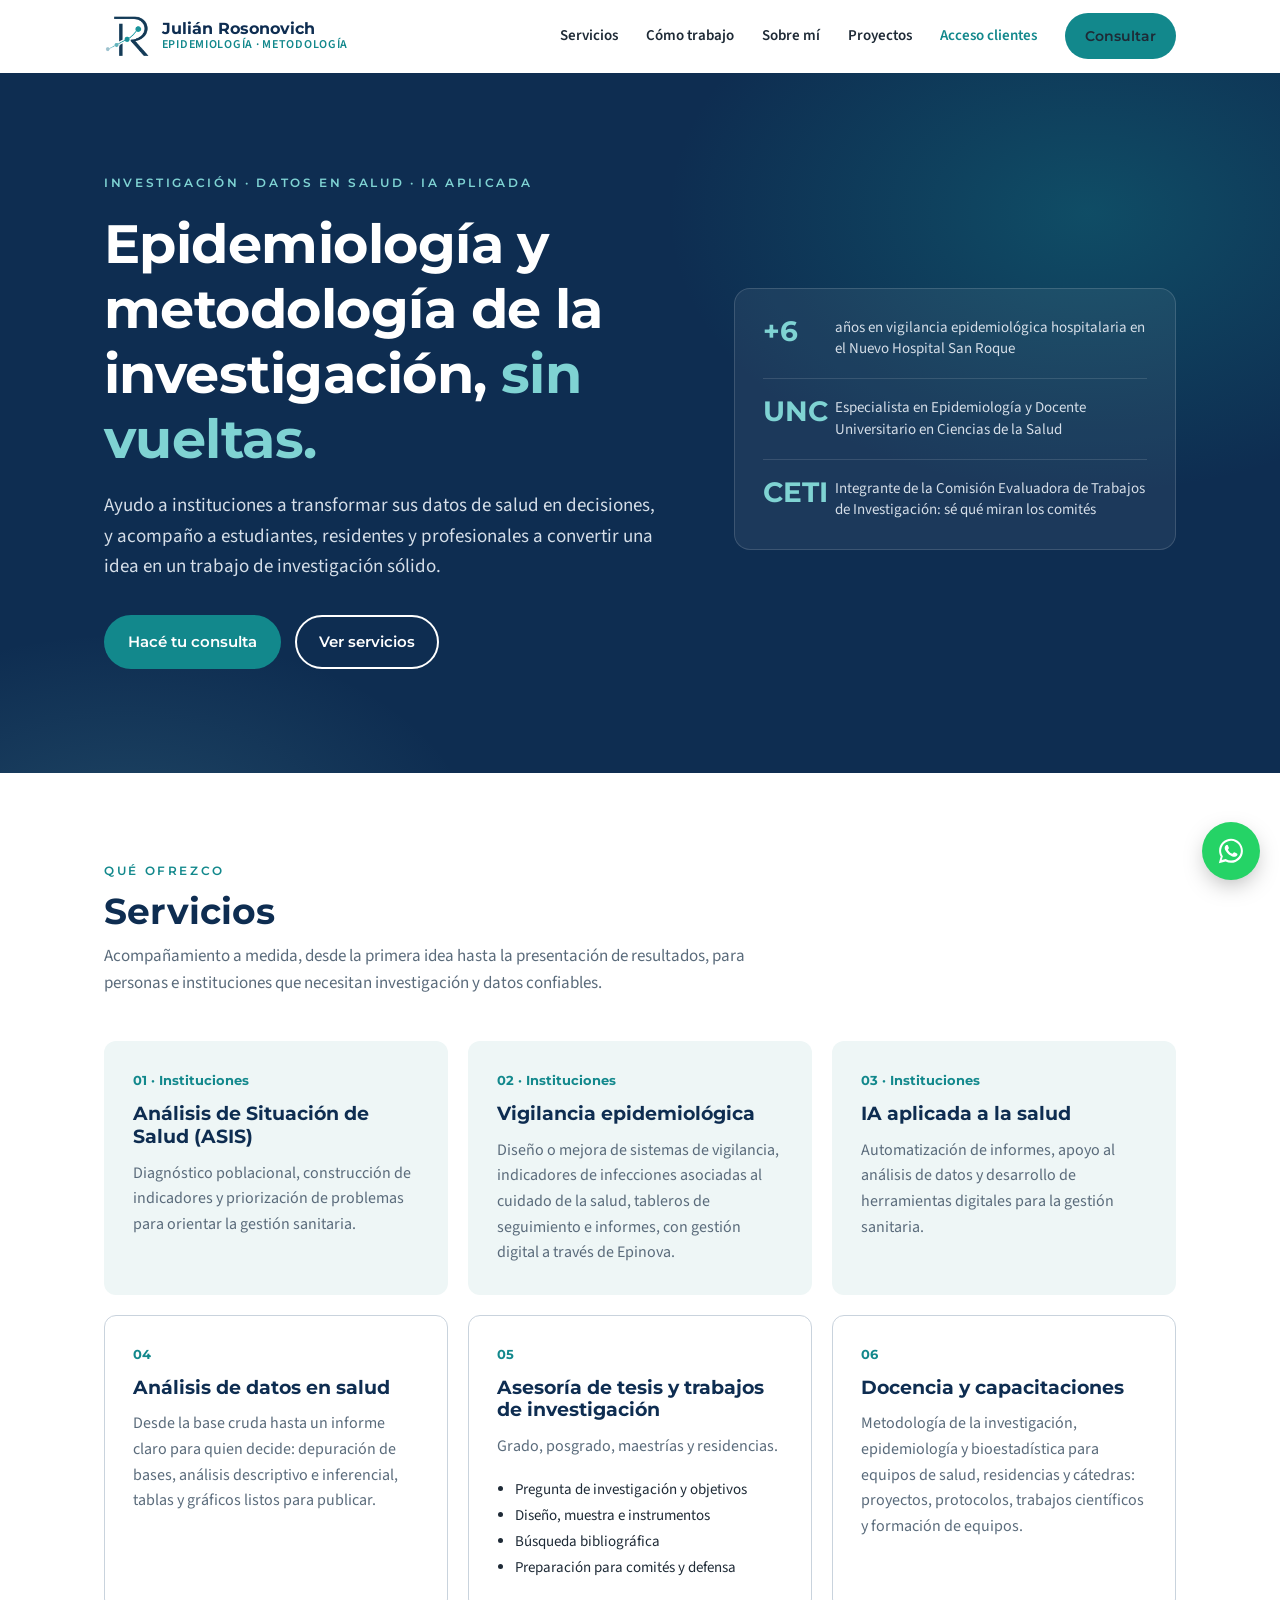
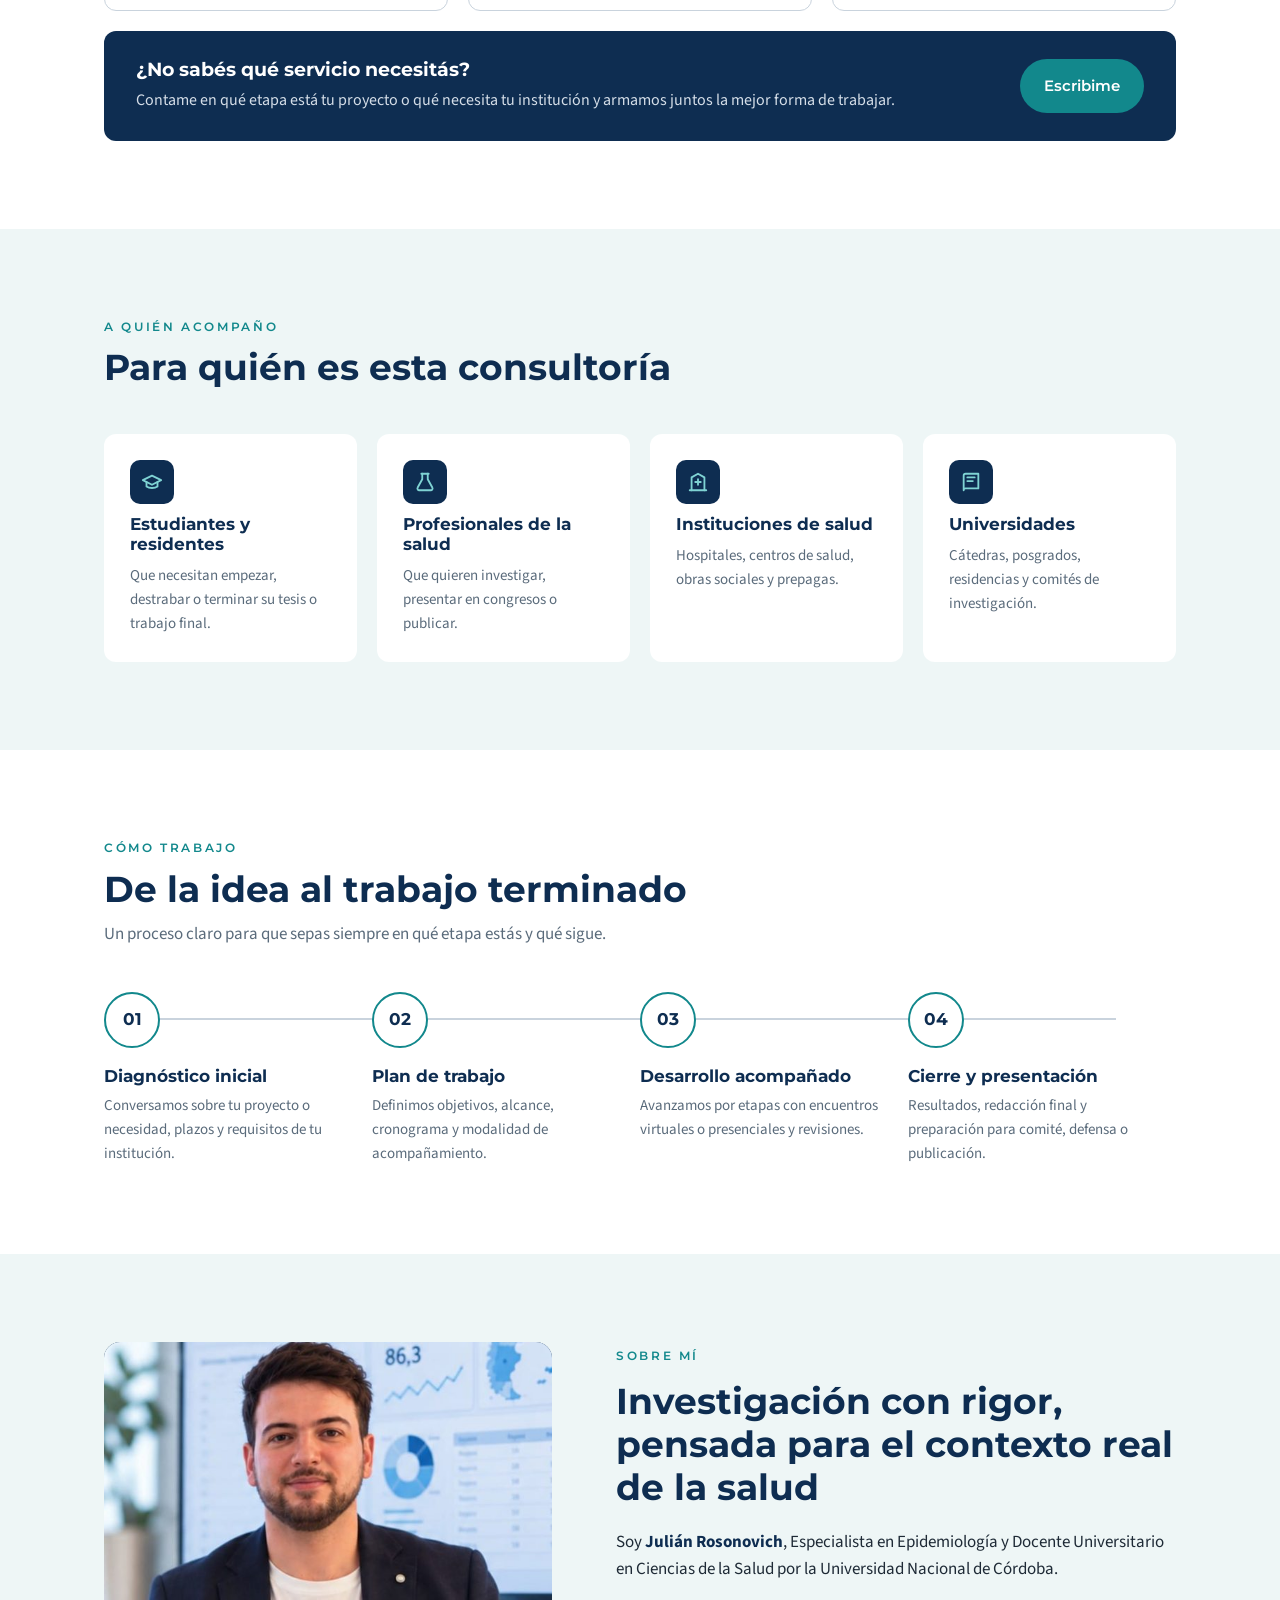
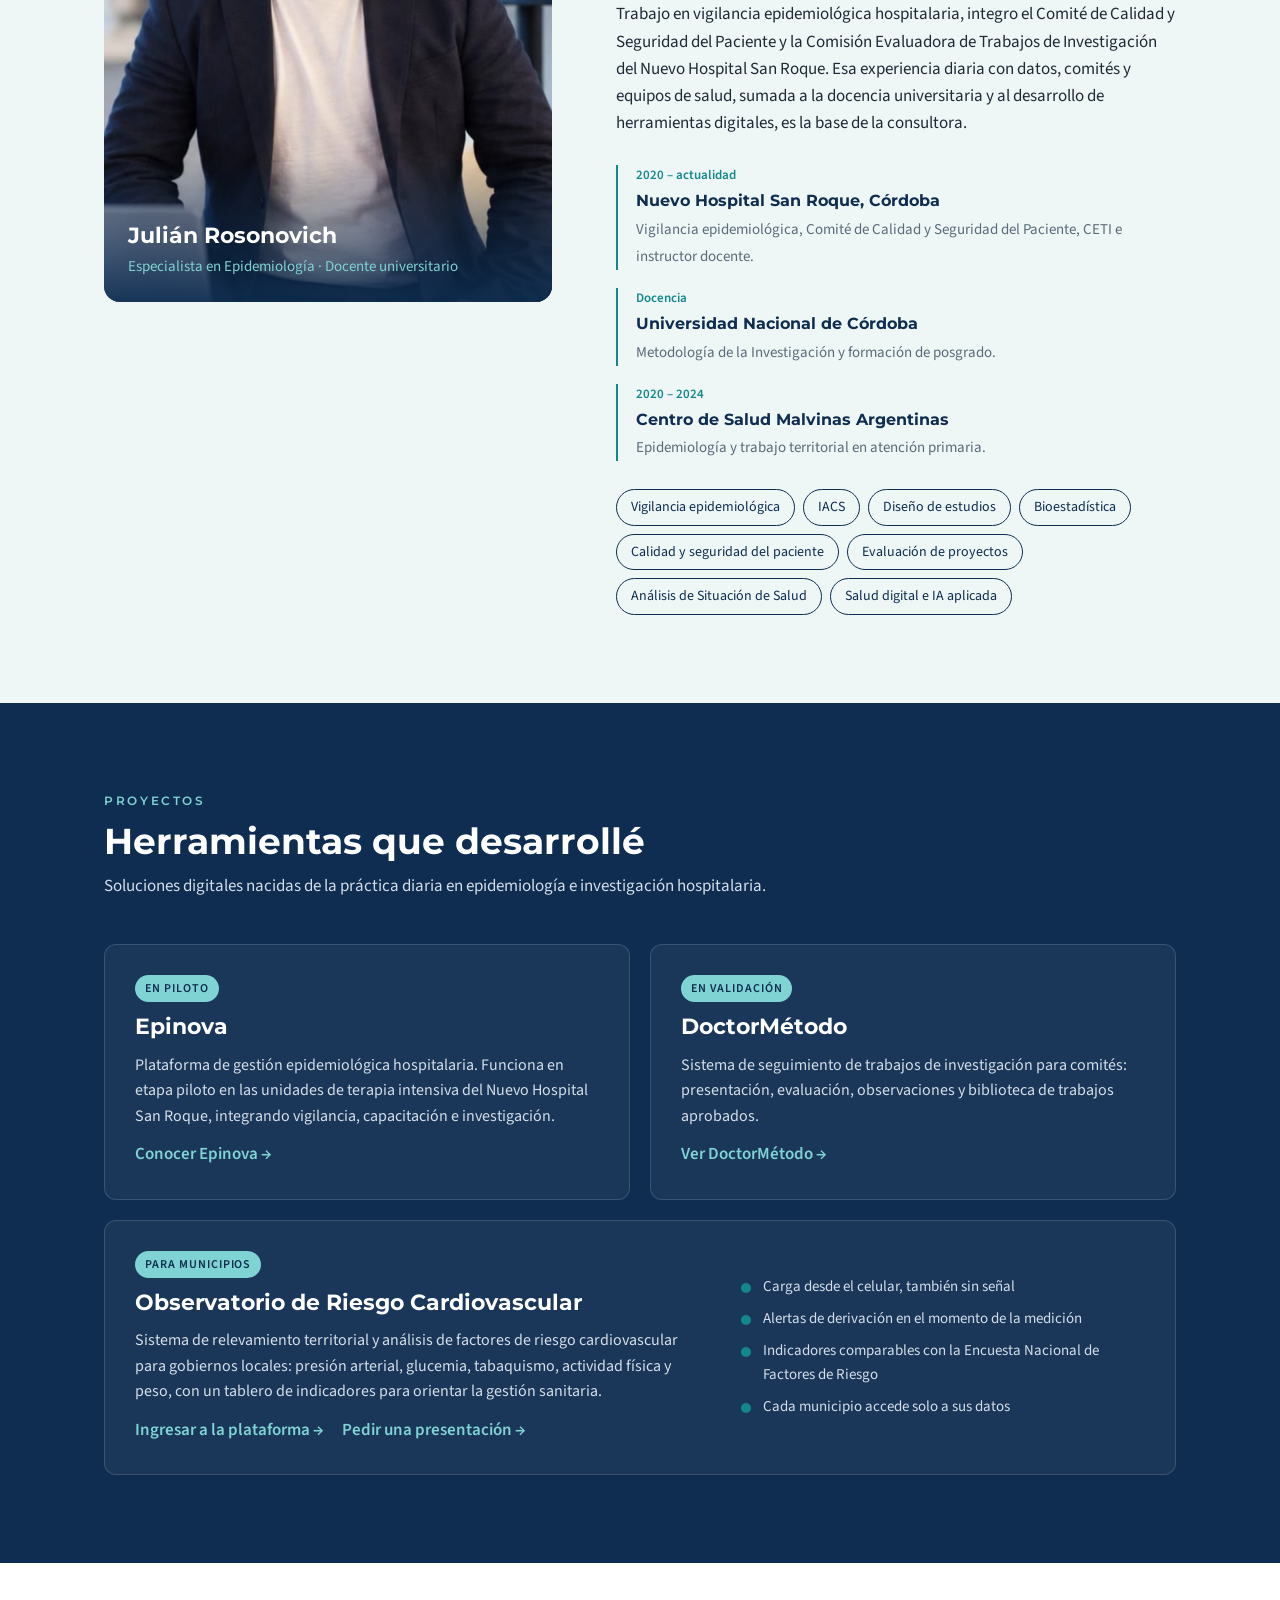
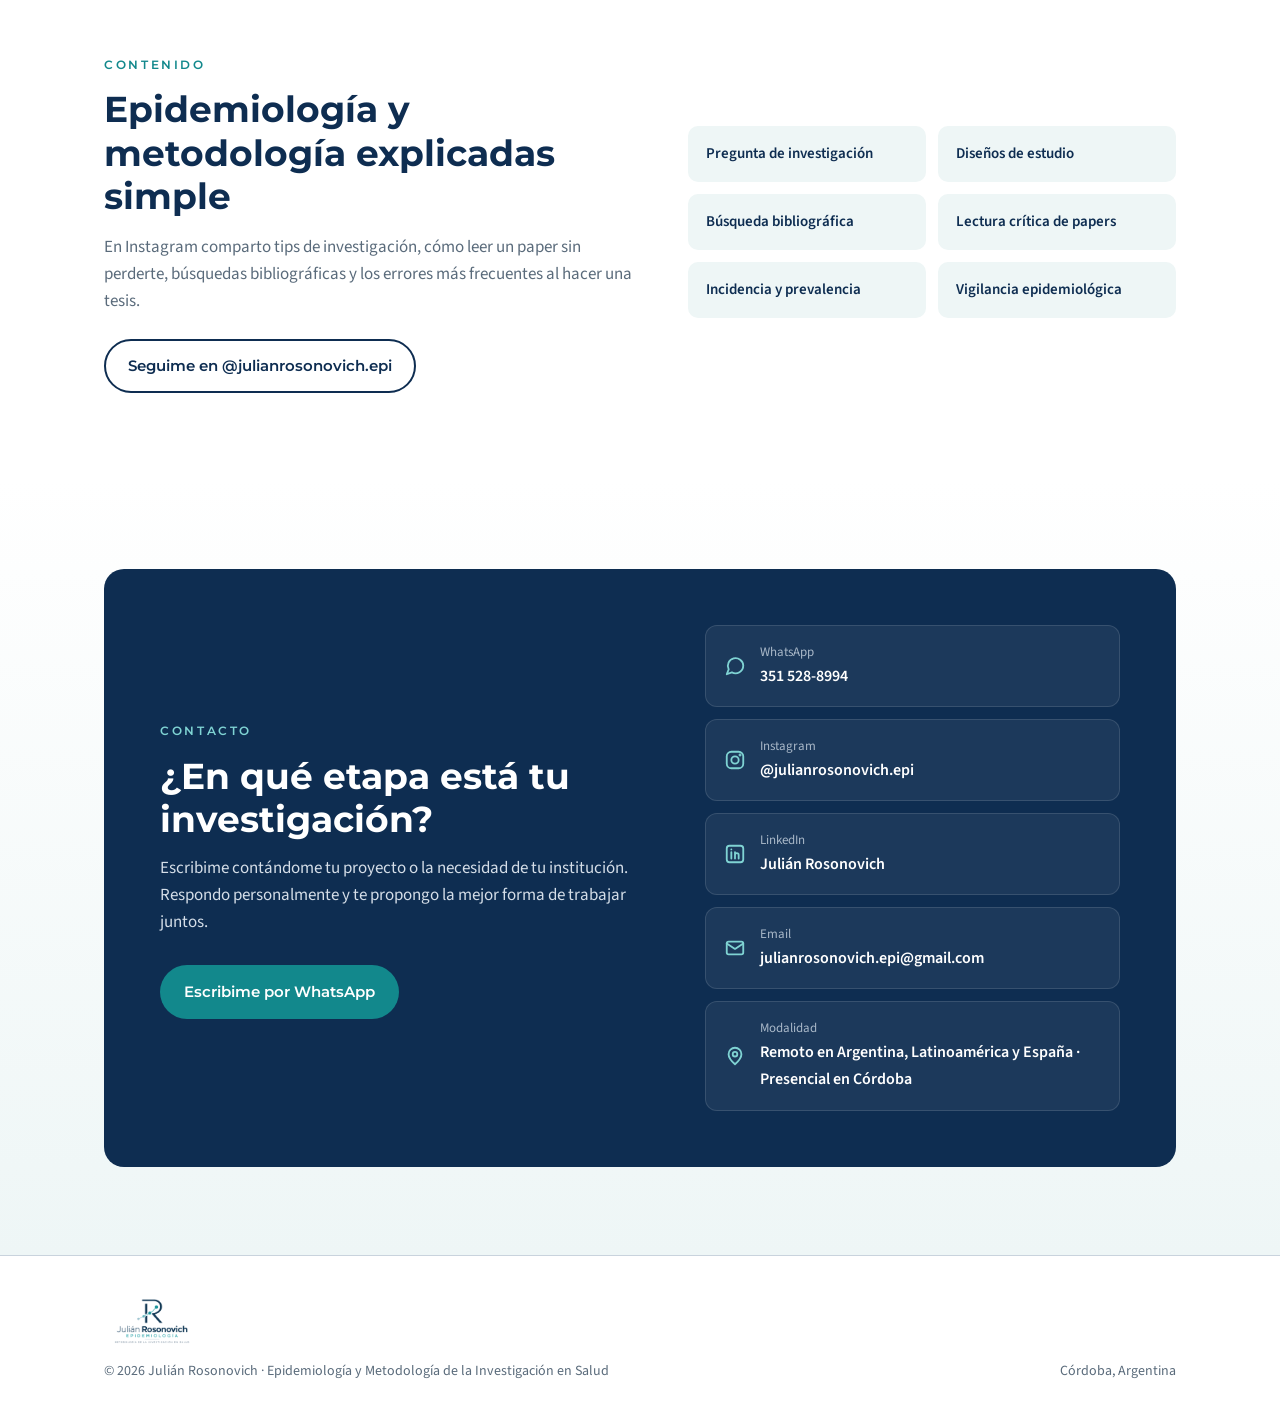
==== index.html @ cd6be943 "Agrego Observatorio RCV" ====
<!doctype html>
<html lang="es">
<head>
<meta charset="utf-8">
<meta name="viewport" content="width=device-width, initial-scale=1">
<title>Julián Rosonovich · Epidemiología y Metodología de la Investigación en Salud</title>
<meta name="description" content="Consultoría en epidemiología y metodología de la investigación en salud. Asesoría de tesis, análisis estadístico, vigilancia epidemiológica para instituciones y capacitaciones. Córdoba, Argentina.">
<meta property="og:title" content="Julián Rosonovich · Epidemiología">
<meta property="og:description" content="Asesoría de tesis, análisis estadístico, vigilancia epidemiológica y capacitaciones en salud.">
<link rel="icon" type="image/png" href="[data-uri]">
<link rel="preconnect" href="https://fonts.googleapis.com">
<link rel="preconnect" href="https://fonts.gstatic.com" crossorigin>
<link href="https://fonts.googleapis.com/css2?family=Montserrat:wght@500;600;700&family=Source+Sans+3:wght@400;600&display=swap" rel="stylesheet">
<style>
:root{
  --navy:#0E2D51; --navy-2:#163E6B; --teal:#12888C; --teal-soft:#7FD3D3; --mint:#EEF6F6;
  --ink:#1E2A36; --muted:#5A6B7B; --line:#C9D3DD; --bg:#FFFFFF;
  --radius:12px; --max:1120px;
}
*{box-sizing:border-box}
html{scroll-behavior:smooth}
body{margin:0;background:var(--bg);color:var(--ink);font-family:'Source Sans 3',system-ui,sans-serif;font-size:17px;line-height:1.6;-webkit-font-smoothing:antialiased}
h1,h2,h3{font-family:Montserrat,system-ui,sans-serif;color:var(--navy);margin:0;line-height:1.2}
a{color:var(--teal);text-decoration:none}
a:hover{color:var(--navy)}
.wrap{max-width:var(--max);margin:0 auto;padding:0 24px}
.eyebrow{font-family:Montserrat,sans-serif;font-size:12px;font-weight:600;letter-spacing:.22em;text-transform:uppercase;color:var(--teal)}
section{padding:88px 0}
.section-head{max-width:680px;margin-bottom:44px;display:flex;flex-direction:column;gap:10px}
.section-head h2{font-size:clamp(26px,3.2vw,36px)}
.section-head p{margin:0;color:var(--muted)}

/* Logo */
.logo{display:flex;align-items:center;gap:12px;color:var(--navy)}
.logo-iso{height:42px;width:auto;display:block}
.logo-mark{width:40px;height:40px;border-radius:10px;background:var(--navy);display:grid;place-items:center;color:#fff;font-family:Montserrat,sans-serif;font-weight:700;font-size:21px;position:relative;flex-shrink:0}
.logo-mark::after{content:"";position:absolute;right:6px;bottom:6px;width:7px;height:7px;border-radius:50%;background:var(--teal-soft)}
.logo-text{display:flex;flex-direction:column;line-height:1.15}
.logo-text strong{font-family:Montserrat,sans-serif;font-size:16px;font-weight:700}
.logo-text span{font-size:12px;color:var(--teal);font-weight:600;letter-spacing:.06em}

/* Nav */
header{position:sticky;top:0;z-index:50;background:rgba(255,255,255,.94);backdrop-filter:blur(8px);border-bottom:1px solid transparent;transition:border-color .2s}
header.scrolled{border-bottom-color:var(--line)}
.nav{display:flex;align-items:center;justify-content:space-between;height:72px}
.nav-links{display:flex;gap:28px;align-items:center}
.nav-links a{color:var(--ink);font-weight:600;font-size:15px}
.nav-links a:hover{color:var(--teal)}
.btn{display:inline-flex;align-items:center;gap:8px;font-family:Montserrat,sans-serif;font-weight:600;font-size:15px;padding:13px 22px;border-radius:999px;border:2px solid transparent;transition:transform .15s,background .15s,color .15s;cursor:pointer}
.btn:hover{transform:translateY(-1px)}
.btn-primary{background:var(--teal);color:#fff}
.btn-primary:hover{background:#0E7478;color:#fff}
.btn-ghost{border-color:currentColor;color:var(--navy)}
.btn-ghost:hover{background:var(--navy);color:#fff;border-color:var(--navy)}
.nav .btn{padding:10px 18px;font-size:14px}
.menu-toggle{display:none;background:none;border:0;padding:8px;cursor:pointer;color:var(--navy)}

/* Hero */
.hero{background:var(--navy);color:#fff;padding:96px 0 104px;position:relative;overflow:hidden}
.hero::before{content:"";position:absolute;inset:0;background:
  radial-gradient(600px 400px at 85% 20%,rgba(18,136,140,.35),transparent 70%),
  radial-gradient(500px 300px at 10% 110%,rgba(127,211,211,.15),transparent 70%)}
.hero .wrap{position:relative;display:grid;grid-template-columns:1.3fr 1fr;gap:56px;align-items:center}
.hero .eyebrow{color:var(--teal-soft)}
.hero h1{color:#fff;font-size:clamp(34px,5vw,54px);font-weight:700;margin:16px 0 20px;letter-spacing:-.01em}
.hero h1 em{font-style:normal;color:var(--teal-soft)}
.hero p.lead{font-size:19px;color:#D5DEE8;max-width:560px;margin:0 0 32px}
.hero-ctas{display:flex;gap:14px;flex-wrap:wrap}
.hero .btn-ghost{color:#fff}
.hero .btn-ghost:hover{background:#fff;color:var(--navy);border-color:#fff}
.hero-card{background:rgba(255,255,255,.06);border:1px solid rgba(255,255,255,.14);border-radius:16px;padding:28px;display:flex;flex-direction:column;gap:18px}
.hero-card .stat{display:flex;gap:16px;align-items:flex-start}
.hero-card .stat b{font-family:Montserrat,sans-serif;font-size:28px;color:var(--teal-soft);min-width:56px;line-height:1}
.hero-card .stat span{color:#D5DEE8;font-size:15px;line-height:1.45}
.hero-card hr{border:0;border-top:1px solid rgba(255,255,255,.12);margin:0}

/* Services */
.grid-3{display:grid;grid-template-columns:repeat(3,minmax(0,1fr));gap:20px}
.card{border:1px solid var(--line);border-radius:var(--radius);padding:28px;display:flex;flex-direction:column;gap:12px;background:#fff;transition:border-color .2s,box-shadow .2s,transform .2s}
.card:hover{border-color:var(--teal);box-shadow:0 10px 30px -18px rgba(14,45,81,.35);transform:translateY(-2px)}
.card .num{font-family:Montserrat,sans-serif;font-weight:700;font-size:13px;color:var(--teal)}
.card h3{font-size:19px}
.card p{margin:0;color:var(--muted);font-size:16px}
.card ul{margin:4px 0 0;padding-left:18px;color:var(--ink);font-size:15px}
.card ul li{margin:2px 0}
.card.inst{background:var(--mint);border-color:transparent}
.card.dark{background:var(--navy);border-color:var(--navy)}
.card.dark h3{color:#fff}
.card.dark p{color:#D5DEE8}
.card.dark .btn{align-self:flex-start;margin-top:auto}

.cta-strip{margin-top:20px;background:var(--navy);border-radius:var(--radius);padding:28px 32px;display:flex;align-items:center;justify-content:space-between;gap:24px}
.cta-strip h3{color:#fff;font-size:19px;margin-bottom:6px}
.cta-strip p{margin:0;color:#D5DEE8;font-size:16px}
.cta-strip .btn{flex-shrink:0}
@media (max-width:620px){.cta-strip{flex-direction:column;align-items:flex-start;padding:24px 22px}}
/* Audience */
.audience{background:var(--mint)}
.aud-grid{display:grid;grid-template-columns:repeat(4,minmax(0,1fr));gap:20px}
.aud{background:#fff;border-radius:var(--radius);padding:26px;display:flex;flex-direction:column;gap:10px}
.aud .ico{width:44px;height:44px;border-radius:10px;background:var(--navy);display:grid;place-items:center}
.aud .ico svg{width:22px;height:22px;stroke:var(--teal-soft);fill:none;stroke-width:2;stroke-linecap:round;stroke-linejoin:round}
.aud h3{font-size:17px}
.aud p{margin:0;font-size:15px;color:var(--muted)}

/* Process */
.steps{display:grid;grid-template-columns:repeat(4,minmax(0,1fr));gap:0;counter-reset:s;position:relative}
.step{padding:0 22px 0 0;position:relative}
.step::before{counter-increment:s;content:counter(s,decimal-leading-zero);display:grid;place-items:center;width:52px;height:52px;border-radius:50%;background:#fff;border:2px solid var(--teal);font-family:Montserrat,sans-serif;font-weight:700;color:var(--navy);margin-bottom:18px;position:relative;z-index:1}
.steps::before{content:"";position:absolute;top:26px;left:26px;right:60px;height:2px;background:var(--line)}
.step h3{font-size:17px;margin-bottom:8px}
.step p{margin:0;font-size:15px;color:var(--muted)}

/* About */
.about .wrap{display:grid;grid-template-columns:1fr 1.25fr;gap:64px;align-items:start}
.portrait{margin:0;aspect-ratio:4/5;border-radius:16px;position:relative;overflow:hidden;background:var(--navy)}
.portrait img{position:absolute;inset:0;width:100%;height:100%;object-fit:cover;object-position:center 20%}
.portrait figcaption{position:absolute;left:0;right:0;bottom:0;padding:60px 24px 22px;background:linear-gradient(transparent,rgba(14,45,81,.92));color:#fff}
.portrait strong{font-family:Montserrat,sans-serif;font-size:22px;display:block}
.portrait span{color:var(--teal-soft);font-size:15px}
.about-text p{margin:0 0 18px}
.timeline{margin-top:28px;display:flex;flex-direction:column;gap:18px}
.tl{border-left:2px solid var(--teal);padding-left:18px}
.tl small{display:block;color:var(--teal);font-weight:600;font-size:13px}
.tl b{font-family:Montserrat,sans-serif;color:var(--navy);font-size:16px;display:block;margin:2px 0}
.tl span{color:var(--muted);font-size:15px}
.chips{display:flex;flex-wrap:wrap;gap:8px;margin-top:28px}
.chip{font-size:14px;padding:6px 14px;border:1px solid var(--navy);border-radius:999px;color:var(--navy)}

/* Projects */
.projects{background:var(--navy);color:#fff}
.projects .section-head h2{color:#fff}
.projects .section-head p{color:#D5DEE8}
.projects .eyebrow{color:var(--teal-soft)}
.proj-grid{display:grid;grid-template-columns:repeat(2,minmax(0,1fr));gap:20px}
.proj{background:rgba(255,255,255,.05);border:1px solid rgba(255,255,255,.14);border-radius:var(--radius);padding:30px;display:flex;flex-direction:column;gap:12px}
.proj .tag{align-self:flex-start;font-size:12px;font-weight:600;letter-spacing:.08em;text-transform:uppercase;color:var(--navy);background:var(--teal-soft);padding:4px 10px;border-radius:999px}
.proj h3{color:#fff;font-size:22px}
.proj p{margin:0;color:#D5DEE8;font-size:16px}
.proj a{color:var(--teal-soft);font-weight:600;margin-top:auto}
.proj a:hover{color:#fff}
.proj.wide{grid-column:1/-1;display:grid;grid-template-columns:1.4fr 1fr;gap:12px 40px;align-items:center}
.proj.wide .proj-body{display:flex;flex-direction:column;gap:12px}
.proj.wide .proj-list{margin:0;padding:0;list-style:none;display:flex;flex-direction:column;gap:8px;color:#D5DEE8;font-size:15px}
.proj.wide .proj-list li{padding-left:22px;position:relative}
.proj.wide .proj-list li::before{content:"";position:absolute;left:0;top:8px;width:10px;height:10px;border-radius:50%;background:var(--teal)}
.proj .proj-ctas{display:flex;gap:18px;flex-wrap:wrap;margin-top:auto}
.nav-links a.nav-access{color:var(--teal)}
@media (max-width:760px){.proj.wide{grid-template-columns:1fr}}

/* Content / social */
.social{display:grid;grid-template-columns:1.1fr 1fr;gap:48px;align-items:center}
.topics{display:grid;grid-template-columns:repeat(2,minmax(0,1fr));gap:12px}
.topic{background:var(--mint);border-radius:10px;padding:16px 18px;font-weight:600;color:var(--navy);font-size:15px}

/* Contact */
.contact{background:linear-gradient(180deg,#fff 0%,var(--mint) 100%)}
.contact-box{background:var(--navy);color:#fff;border-radius:20px;padding:56px;display:grid;grid-template-columns:1.2fr 1fr;gap:48px;align-items:center}
.contact-box h2{color:#fff;font-size:clamp(26px,3.2vw,36px);margin-bottom:14px}
.contact-box p{color:#D5DEE8;margin:0 0 28px}
.contact-list{display:flex;flex-direction:column;gap:12px}
.contact-item{display:flex;align-items:center;gap:14px;background:rgba(255,255,255,.06);border:1px solid rgba(255,255,255,.12);border-radius:12px;padding:16px 18px;color:#fff;transition:background .15s}
.contact-item:hover{background:rgba(255,255,255,.12);color:#fff}
.contact-item svg{width:22px;height:22px;stroke:var(--teal-soft);fill:none;stroke-width:2;stroke-linecap:round;stroke-linejoin:round;flex-shrink:0}
.contact-item small{display:block;color:#A9B8C8;font-size:13px}
.contact-item b{font-weight:600;font-size:16px;word-break:break-word}

footer{padding:32px 0;border-top:1px solid var(--line);font-size:14px;color:var(--muted)}
footer .wrap{display:flex;justify-content:space-between;align-items:flex-end;gap:16px;flex-wrap:wrap}

.wa-float{position:fixed;right:20px;bottom:20px;z-index:60;width:58px;height:58px;border-radius:50%;background:#25D366;display:grid;place-items:center;box-shadow:0 8px 24px -6px rgba(0,0,0,.35);transition:transform .15s}
.wa-float:hover{transform:scale(1.06)}
.wa-float svg{width:30px;height:30px;fill:#fff}

.reveal{opacity:0;transform:translateY(16px);transition:opacity .6s ease,transform .6s ease}
.reveal.in{opacity:1;transform:none}
@media (prefers-reduced-motion:reduce){.reveal{opacity:1;transform:none;transition:none}html{scroll-behavior:auto}}

/* Responsive */
@media (max-width:960px){
  .hero .wrap,.about .wrap,.social,.contact-box{grid-template-columns:1fr}
  .grid-3{grid-template-columns:repeat(2,minmax(0,1fr))}
  .aud-grid{grid-template-columns:repeat(2,minmax(0,1fr))}
  .steps{grid-template-columns:repeat(2,minmax(0,1fr));gap:32px 0}
  .steps::before{display:none}
  .portrait{aspect-ratio:4/5;max-width:420px}
}
@media (max-width:760px){
  .menu-toggle{display:block}
  .nav-links{position:absolute;top:72px;left:0;right:0;background:#fff;flex-direction:column;align-items:stretch;gap:0;padding:8px 24px 20px;border-bottom:1px solid var(--line);display:none}
  .nav-links.open{display:flex}
  .nav-links a{padding:12px 0;border-bottom:1px solid var(--mint)}
  .nav-links .btn{margin-top:12px;justify-content:center}
}
@media (max-width:620px){
  body{font-size:16px}
  section{padding:64px 0}
  .wrap{padding:0 16px}
  .hero{padding:64px 0 72px}
  .grid-3,.aud-grid,.proj-grid,.topics,.steps{grid-template-columns:1fr}
  .contact-box{padding:32px 22px}
  .logo-text span{display:none}
}
</style>
</head>
<body>

<header id="top">
  <div class="wrap nav">
    <a href="#top" class="logo" aria-label="Inicio">
      <img class="logo-iso" src="[data-uri]" alt="">
      <span class="logo-text"><strong>Julián Rosonovich</strong><span>EPIDEMIOLOGÍA · METODOLOGÍA</span></span>
    </a>
    <button class="menu-toggle" aria-label="Abrir menú" aria-expanded="false">
      <svg width="26" height="26" viewBox="0 0 24 24" fill="none" stroke="currentColor" stroke-width="2" stroke-linecap="round"><path d="M4 7h16M4 12h16M4 17h16"/></svg>
    </button>
    <nav class="nav-links">
      <a href="#servicios">Servicios</a>
      <a href="#como-trabajo">Cómo trabajo</a>
      <a href="#sobre-mi">Sobre mí</a>
      <a href="#proyectos">Proyectos</a>
      <a href="/plataforma/" class="nav-access">Acceso clientes</a>
      <a href="#contacto" class="btn btn-primary">Consultar</a>
    </nav>
  </div>
</header>

<main>
<!-- HERO -->
<section class="hero">
  <div class="wrap">
    <div>
      <span class="eyebrow">Investigación · Datos en salud · IA aplicada</span>
      <h1>Epidemiología y metodología de la investigación, <em>sin vueltas.</em></h1>
      <p class="lead">Ayudo a instituciones a transformar sus datos de salud en decisiones, y acompaño a estudiantes, residentes y profesionales a convertir una idea en un trabajo de investigación sólido.</p>
      <div class="hero-ctas">
        <a class="btn btn-primary" href="https://wa.me/5493515288994?text=Hola%20Juli%C3%A1n%2C%20quiero%20hacer%20una%20consulta" target="_blank" rel="noopener">Hacé tu consulta</a>
        <a class="btn btn-ghost" href="#servicios">Ver servicios</a>
      </div>
    </div>
    <div class="hero-card reveal">
      <div class="stat"><b>+6</b><span>años en vigilancia epidemiológica hospitalaria en el Nuevo Hospital San Roque</span></div>
      <hr>
      <div class="stat"><b>UNC</b><span>Especialista en Epidemiología y Docente Universitario en Ciencias de la Salud</span></div>
      <hr>
      <div class="stat"><b>CETI</b><span>Integrante de la Comisión Evaluadora de Trabajos de Investigación: sé qué miran los comités</span></div>
    </div>
  </div>
</section>

<!-- SERVICIOS -->
<section id="servicios">
  <div class="wrap">
    <div class="section-head reveal">
      <span class="eyebrow">Qué ofrezco</span>
      <h2>Servicios</h2>
      <p>Acompañamiento a medida, desde la primera idea hasta la presentación de resultados, para personas e instituciones que necesitan investigación y datos confiables.</p>
    </div>
    <div class="grid-3">
      <article class="card inst reveal">
        <span class="num">01 · Instituciones</span>
        <h3>Análisis de Situación de Salud (ASIS)</h3>
        <p>Diagnóstico poblacional, construcción de indicadores y priorización de problemas para orientar la gestión sanitaria.</p>
      </article>
      <article class="card inst reveal">
        <span class="num">02 · Instituciones</span>
        <h3>Vigilancia epidemiológica</h3>
        <p>Diseño o mejora de sistemas de vigilancia, indicadores de infecciones asociadas al cuidado de la salud, tableros de seguimiento e informes, con gestión digital a través de Epinova.</p>
      </article>
      <article class="card inst reveal">
        <span class="num">03 · Instituciones</span>
        <h3>IA aplicada a la salud</h3>
        <p>Automatización de informes, apoyo al análisis de datos y desarrollo de herramientas digitales para la gestión sanitaria.</p>
      </article>
      <article class="card reveal">
        <span class="num">04</span>
        <h3>Análisis de datos en salud</h3>
        <p>Desde la base cruda hasta un informe claro para quien decide: depuración de bases, análisis descriptivo e inferencial, tablas y gráficos listos para publicar.</p>
      </article>
      <article class="card reveal">
        <span class="num">05</span>
        <h3>Asesoría de tesis y trabajos de investigación</h3>
        <p>Grado, posgrado, maestrías y residencias.</p>
        <ul>
          <li>Pregunta de investigación y objetivos</li>
          <li>Diseño, muestra e instrumentos</li>
          <li>Búsqueda bibliográfica</li>
          <li>Preparación para comités y defensa</li>
        </ul>
      </article>
      <article class="card reveal">
        <span class="num">06</span>
        <h3>Docencia y capacitaciones</h3>
        <p>Metodología de la investigación, epidemiología y bioestadística para equipos de salud, residencias y cátedras: proyectos, protocolos, trabajos científicos y formación de equipos.</p>
      </article>
    </div>
    <div class="cta-strip reveal">
      <div><h3>¿No sabés qué servicio necesitás?</h3><p>Contame en qué etapa está tu proyecto o qué necesita tu institución y armamos juntos la mejor forma de trabajar.</p></div>
      <a class="btn btn-primary" href="#contacto">Escribime</a>
    </div>
  </div>
</section>

<!-- A QUIÉN -->
<section class="audience">
  <div class="wrap">
    <div class="section-head reveal">
      <span class="eyebrow">A quién acompaño</span>
      <h2>Para quién es esta consultoría</h2>
    </div>
    <div class="aud-grid">
      <div class="aud reveal">
        <div class="ico"><svg viewBox="0 0 24 24"><path d="M22 10 12 5 2 10l10 5 10-5Z"/><path d="M6 12v5c3 2 9 2 12 0v-5"/></svg></div>
        <h3>Estudiantes y residentes</h3>
        <p>Que necesitan empezar, destrabar o terminar su tesis o trabajo final.</p>
      </div>
      <div class="aud reveal">
        <div class="ico"><svg viewBox="0 0 24 24"><path d="M9 3v6l-5 9a2 2 0 0 0 2 3h12a2 2 0 0 0 2-3l-5-9V3"/><path d="M8 3h8"/></svg></div>
        <h3>Profesionales de la salud</h3>
        <p>Que quieren investigar, presentar en congresos o publicar.</p>
      </div>
      <div class="aud reveal">
        <div class="ico"><svg viewBox="0 0 24 24"><path d="M3 21h18"/><path d="M5 21V7l7-4 7 4v14"/><path d="M12 9v6M9 12h6"/></svg></div>
        <h3>Instituciones de salud</h3>
        <p>Hospitales, centros de salud, obras sociales y prepagas.</p>
      </div>
      <div class="aud reveal">
        <div class="ico"><svg viewBox="0 0 24 24"><path d="M4 19.5V5a2 2 0 0 1 2-2h14v16H6a2 2 0 0 0-2 2Z"/><path d="M8 7h8M8 11h6"/></svg></div>
        <h3>Universidades</h3>
        <p>Cátedras, posgrados, residencias y comités de investigación.</p>
      </div>
    </div>
  </div>
</section>

<!-- CÓMO TRABAJO -->
<section id="como-trabajo">
  <div class="wrap">
    <div class="section-head reveal">
      <span class="eyebrow">Cómo trabajo</span>
      <h2>De la idea al trabajo terminado</h2>
      <p>Un proceso claro para que sepas siempre en qué etapa estás y qué sigue.</p>
    </div>
    <div class="steps">
      <div class="step reveal"><h3>Diagnóstico inicial</h3><p>Conversamos sobre tu proyecto o necesidad, plazos y requisitos de tu institución.</p></div>
      <div class="step reveal"><h3>Plan de trabajo</h3><p>Definimos objetivos, alcance, cronograma y modalidad de acompañamiento.</p></div>
      <div class="step reveal"><h3>Desarrollo acompañado</h3><p>Avanzamos por etapas con encuentros virtuales o presenciales y revisiones.</p></div>
      <div class="step reveal"><h3>Cierre y presentación</h3><p>Resultados, redacción final y preparación para comité, defensa o publicación.</p></div>
    </div>
  </div>
</section>

<!-- SOBRE MÍ -->
<section id="sobre-mi" class="about" style="background:var(--mint)">
  <div class="wrap">
    <figure class="portrait reveal"><img src="[data-uri]" alt="Julián Rosonovich, especialista en Epidemiología"><figcaption><strong>Julián Rosonovich</strong><span>Especialista en Epidemiología · Docente universitario</span></figcaption></figure>
    <div class="about-text reveal">
      <span class="eyebrow">Sobre mí</span>
      <h2 style="font-size:clamp(26px,3.2vw,36px);margin:10px 0 20px">Investigación con rigor, pensada para el contexto real de la salud</h2>
      <p>Soy <strong style="color:var(--navy)">Julián Rosonovich</strong>, Especialista en Epidemiología y Docente Universitario en Ciencias de la Salud por la Universidad Nacional de Córdoba.</p>
      <p>Trabajo en vigilancia epidemiológica hospitalaria, integro el Comité de Calidad y Seguridad del Paciente y la Comisión Evaluadora de Trabajos de Investigación del Nuevo Hospital San Roque. Esa experiencia diaria con datos, comités y equipos de salud, sumada a la docencia universitaria y al desarrollo de herramientas digitales, es la base de la consultora.</p>
      <div class="timeline">
        <div class="tl"><small>2020 – actualidad</small><b>Nuevo Hospital San Roque, Córdoba</b><span>Vigilancia epidemiológica, Comité de Calidad y Seguridad del Paciente, CETI e instructor docente.</span></div>
        <div class="tl"><small>Docencia</small><b>Universidad Nacional de Córdoba</b><span>Metodología de la Investigación y formación de posgrado.</span></div>
        <div class="tl"><small>2020 – 2024</small><b>Centro de Salud Malvinas Argentinas</b><span>Epidemiología y trabajo territorial en atención primaria.</span></div>
      </div>
      <div class="chips">
        <span class="chip">Vigilancia epidemiológica</span>
        <span class="chip">IACS</span>
        <span class="chip">Diseño de estudios</span>
        <span class="chip">Bioestadística</span>
        <span class="chip">Calidad y seguridad del paciente</span>
        <span class="chip">Evaluación de proyectos</span>
        <span class="chip">Análisis de Situación de Salud</span>
        <span class="chip">Salud digital e IA aplicada</span>
      </div>
    </div>
  </div>
</section>

<!-- PROYECTOS -->
<section id="proyectos" class="projects">
  <div class="wrap">
    <div class="section-head reveal">
      <span class="eyebrow">Proyectos</span>
      <h2>Herramientas que desarrollé</h2>
      <p>Soluciones digitales nacidas de la práctica diaria en epidemiología e investigación hospitalaria.</p>
    </div>
    <div class="proj-grid">
      <article class="proj reveal">
        <span class="tag">En piloto</span>
        <h3>Epinova</h3>
        <p>Plataforma de gestión epidemiológica hospitalaria. Funciona en etapa piloto en las unidades de terapia intensiva del Nuevo Hospital San Roque, integrando vigilancia, capacitación e investigación.</p>
        <a href="https://epidata-www.vercel.app" target="_blank" rel="noopener">Conocer Epinova →</a>
      </article>
      <article class="proj reveal">
        <span class="tag">En validación</span>
        <h3>DoctorMétodo</h3>
        <p>Sistema de seguimiento de trabajos de investigación para comités: presentación, evaluación, observaciones y biblioteca de trabajos aprobados.</p>
        <a href="https://dr-metodo.vercel.app" target="_blank" rel="noopener">Ver DoctorMétodo →</a>
      </article>
      <article class="proj wide reveal">
        <div class="proj-body">
          <span class="tag">Para municipios</span>
          <h3>Observatorio de Riesgo Cardiovascular</h3>
          <p>Sistema de relevamiento territorial y análisis de factores de riesgo cardiovascular para gobiernos locales: presión arterial, glucemia, tabaquismo, actividad física y peso, con un tablero de indicadores para orientar la gestión sanitaria.</p>
          <div class="proj-ctas">
            <a href="/plataforma/">Ingresar a la plataforma →</a>
            <a href="https://wa.me/5493515288994?text=Hola%20Juli%C3%A1n%2C%20quiero%20informaci%C3%B3n%20sobre%20el%20Observatorio%20de%20Riesgo%20Cardiovascular" target="_blank" rel="noopener">Pedir una presentación →</a>
          </div>
        </div>
        <ul class="proj-list">
          <li>Carga desde el celular, también sin señal</li>
          <li>Alertas de derivación en el momento de la medición</li>
          <li>Indicadores comparables con la Encuesta Nacional de Factores de Riesgo</li>
          <li>Cada municipio accede solo a sus datos</li>
        </ul>
      </article>
    </div>
  </div>
</section>

<!-- CONTENIDO -->
<section>
  <div class="wrap social">
    <div class="reveal">
      <span class="eyebrow">Contenido</span>
      <h2 style="font-size:clamp(26px,3.2vw,36px);margin:10px 0 16px">Epidemiología y metodología explicadas simple</h2>
      <p style="color:var(--muted);margin:0 0 24px">En Instagram comparto tips de investigación, cómo leer un paper sin perderte, búsquedas bibliográficas y los errores más frecuentes al hacer una tesis.</p>
      <a class="btn btn-ghost" href="https://www.instagram.com/julianrosonovich.epi/" target="_blank" rel="noopener">Seguime en @julianrosonovich.epi</a>
    </div>
    <div class="topics reveal">
      <div class="topic">Pregunta de investigación</div>
      <div class="topic">Diseños de estudio</div>
      <div class="topic">Búsqueda bibliográfica</div>
      <div class="topic">Lectura crítica de papers</div>
      <div class="topic">Incidencia y prevalencia</div>
      <div class="topic">Vigilancia epidemiológica</div>
    </div>
  </div>
</section>

<!-- CONTACTO -->
<section id="contacto" class="contact">
  <div class="wrap">
    <div class="contact-box reveal">
      <div>
        <span class="eyebrow" style="color:var(--teal-soft)">Contacto</span>
        <h2 style="margin-top:10px">¿En qué etapa está tu investigación?</h2>
        <p>Escribime contándome tu proyecto o la necesidad de tu institución. Respondo personalmente y te propongo la mejor forma de trabajar juntos.</p>
        <a class="btn btn-primary" href="https://wa.me/5493515288994?text=Hola%20Juli%C3%A1n%2C%20quiero%20hacer%20una%20consulta" target="_blank" rel="noopener">Escribime por WhatsApp</a>
      </div>
      <div class="contact-list">
        <a class="contact-item" href="https://wa.me/5493515288994" target="_blank" rel="noopener">
          <svg viewBox="0 0 24 24"><path d="M21 11.5a8.4 8.4 0 0 1-12.4 7.4L3 21l2.1-5.4A8.4 8.4 0 1 1 21 11.5Z"/></svg>
          <div><small>WhatsApp</small><b>351 528-8994</b></div>
        </a>
        <a class="contact-item" href="https://www.instagram.com/julianrosonovich.epi/" target="_blank" rel="noopener">
          <svg viewBox="0 0 24 24"><rect x="3" y="3" width="18" height="18" rx="5"/><circle cx="12" cy="12" r="4"/><circle cx="17.5" cy="6.5" r=".6"/></svg>
          <div><small>Instagram</small><b>@julianrosonovich.epi</b></div>
        </a>
        <a class="contact-item" href="https://www.linkedin.com/in/julian-rosonovich-452347123" target="_blank" rel="noopener">
          <svg viewBox="0 0 24 24"><rect x="3" y="3" width="18" height="18" rx="3"/><path d="M8 10v7M8 7v.01M12 17v-4a2 2 0 0 1 4 0v4M12 10v7"/></svg>
          <div><small>LinkedIn</small><b>Julián Rosonovich</b></div>
        </a>
        <a class="contact-item" href="mailto:julianrosonovich.epi@gmail.com">
          <svg viewBox="0 0 24 24"><rect x="3" y="5" width="18" height="14" rx="2"/><path d="m3 7 9 6 9-6"/></svg>
          <div><small>Email</small><b>julianrosonovich.epi@gmail.com</b></div>
        </a>
        <div class="contact-item" style="cursor:default">
          <svg viewBox="0 0 24 24"><path d="M12 21s-7-6.2-7-11a7 7 0 0 1 14 0c0 4.8-7 11-7 11Z"/><circle cx="12" cy="10" r="2.5"/></svg>
          <div><small>Modalidad</small><b>Remoto en Argentina, Latinoamérica y España · Presencial en Córdoba</b></div>
        </div>
      </div>
    </div>
  </div>
</section>
</main>

<footer>
  <div class="wrap">
    <div><img src="[data-uri]" alt="Julián Rosonovich · Epidemiología" style="height:64px;width:auto;display:block;margin-bottom:8px"><span>© <span id="y"></span> Julián Rosonovich · Epidemiología y Metodología de la Investigación en Salud</span></div>
    <span>Córdoba, Argentina</span>
  </div>
</footer>

<a class="wa-float" href="https://wa.me/5493515288994?text=Hola%20Juli%C3%A1n%2C%20quiero%20hacer%20una%20consulta" target="_blank" rel="noopener" aria-label="Escribir por WhatsApp">
  <svg viewBox="0 0 32 32"><path d="M16 3C9 3 3.3 8.6 3.3 15.6c0 2.2.6 4.4 1.7 6.3L3 29l7.3-1.9c1.8 1 3.8 1.5 5.7 1.5 7 0 12.7-5.7 12.7-12.7S23 3 16 3Zm0 23.2c-1.8 0-3.6-.5-5.2-1.4l-.4-.2-4.3 1.1 1.2-4.2-.3-.4a10.5 10.5 0 1 1 9 5.1Zm5.8-7.9c-.3-.2-1.9-.9-2.2-1-.3-.1-.5-.2-.7.2-.2.3-.8 1-1 1.2-.2.2-.4.2-.7.1-.3-.2-1.4-.5-2.6-1.6-1-.9-1.6-1.9-1.8-2.2-.2-.3 0-.5.1-.7l.5-.6c.2-.2.2-.3.3-.6.1-.2 0-.4 0-.6l-1-2.4c-.3-.6-.5-.5-.7-.5h-.6c-.2 0-.6.1-.9.4-.3.3-1.2 1.1-1.2 2.8s1.2 3.2 1.4 3.5c.2.2 2.4 3.6 5.7 5 .8.4 1.4.6 1.9.7.8.3 1.5.2 2.1.1.6-.1 1.9-.8 2.2-1.5.3-.7.3-1.4.2-1.5-.1-.2-.3-.3-.6-.4Z"/></svg>
</a>

<script>
document.getElementById('y').textContent = new Date().getFullYear();
const header = document.querySelector('header');
addEventListener('scroll', () => header.classList.toggle('scrolled', scrollY > 8), {passive:true});
const toggle = document.querySelector('.menu-toggle'), links = document.querySelector('.nav-links');
toggle.addEventListener('click', () => { const o = links.classList.toggle('open'); toggle.setAttribute('aria-expanded', o); });
links.querySelectorAll('a').forEach(a => a.addEventListener('click', () => links.classList.remove('open')));
document.querySelectorAll('[data-placeholder]').forEach(a => a.addEventListener('click', e => e.preventDefault()));
if ('IntersectionObserver' in window) {
  const io = new IntersectionObserver(es => es.forEach(e => { if (e.isIntersecting) { e.target.classList.add('in'); io.unobserve(e.target); } }), {threshold:.12});
  document.querySelectorAll('.reveal').forEach(el => io.observe(el));
} else { document.querySelectorAll('.reveal').forEach(el => el.classList.add('in')); }
</script>
</body>
</html>
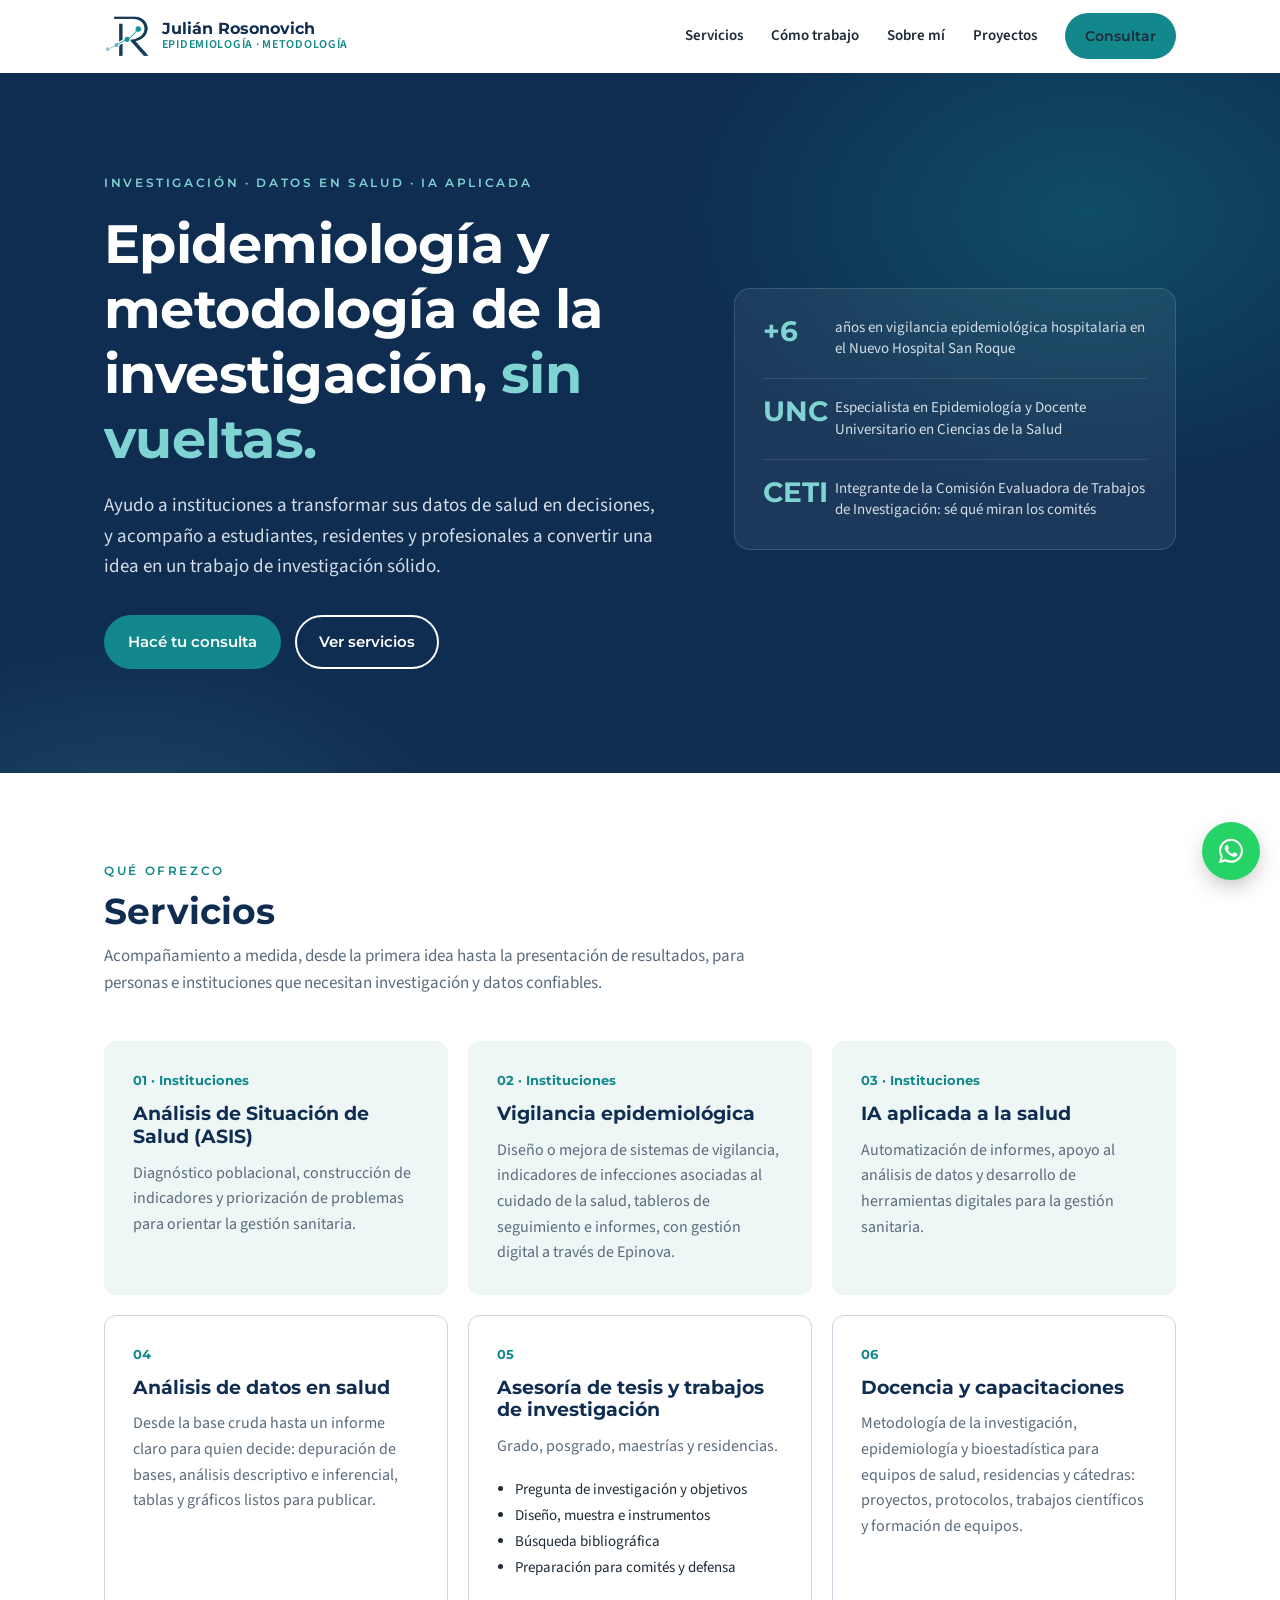
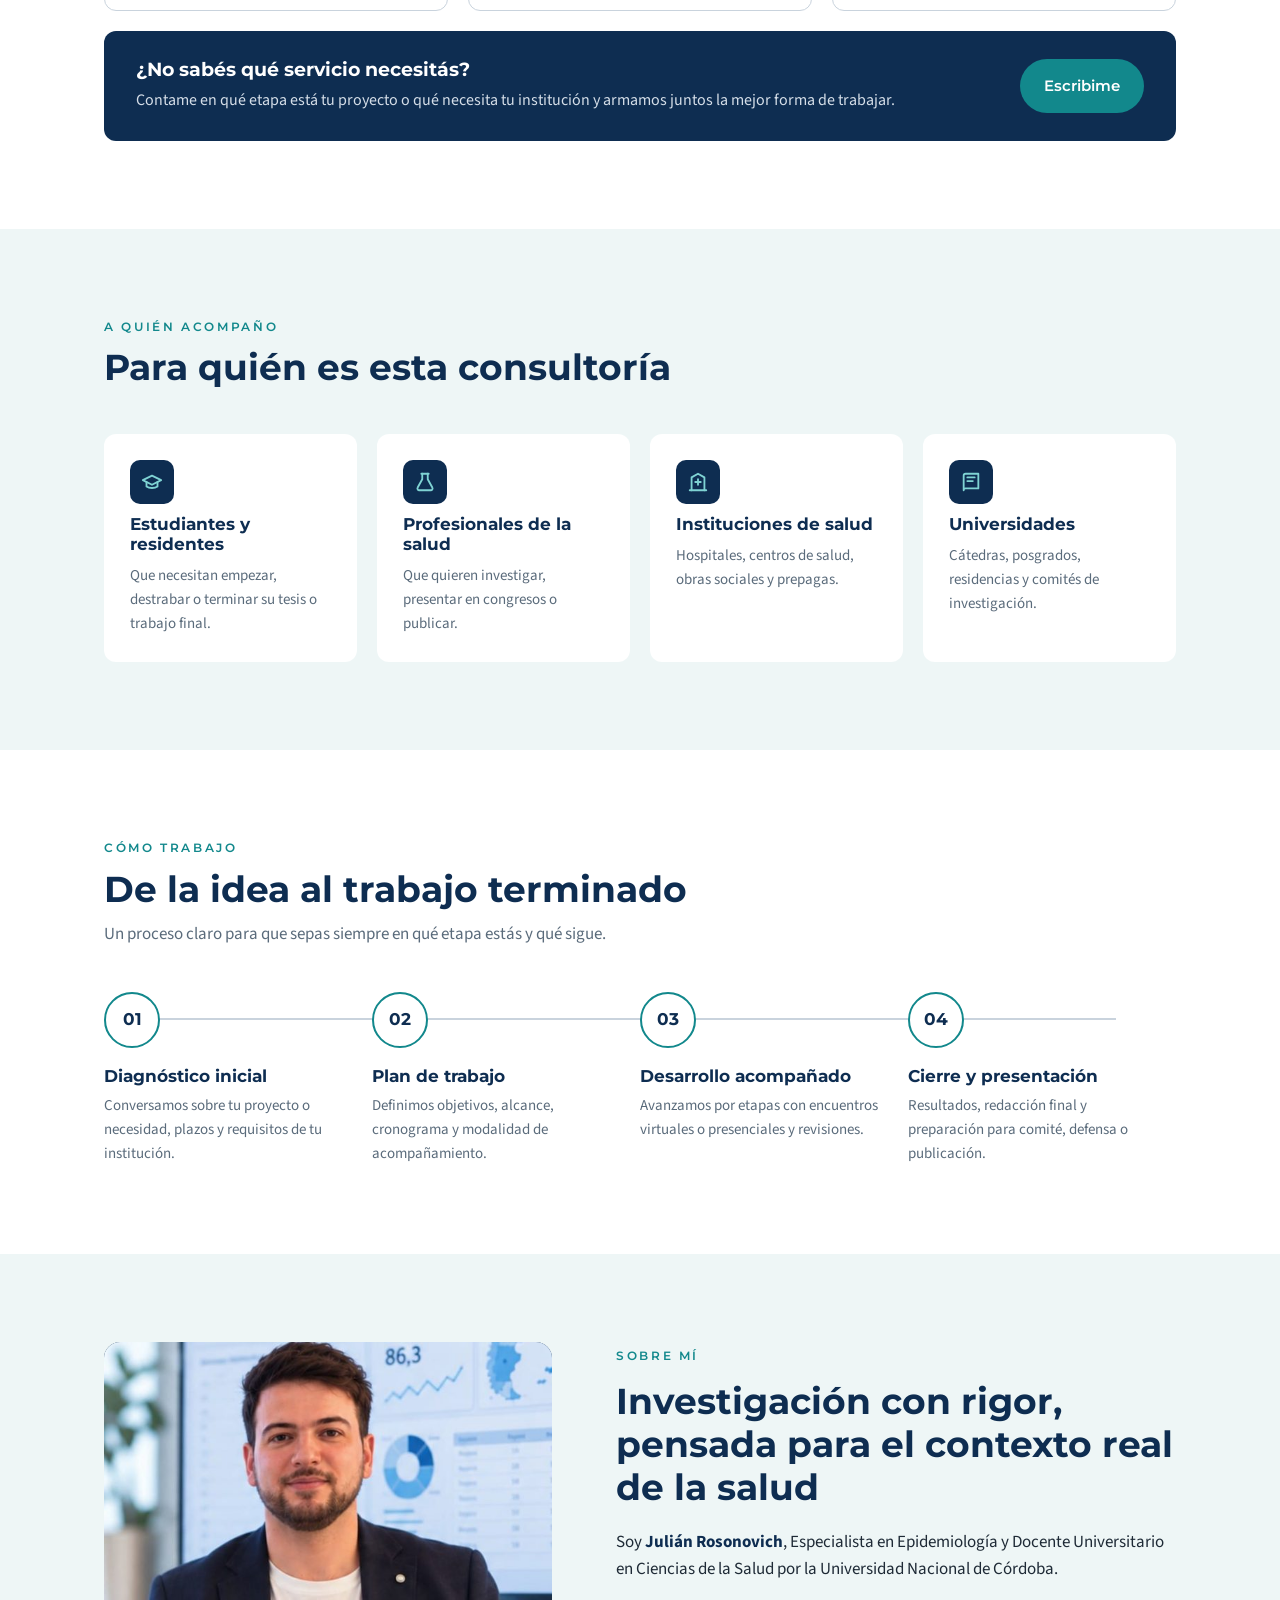
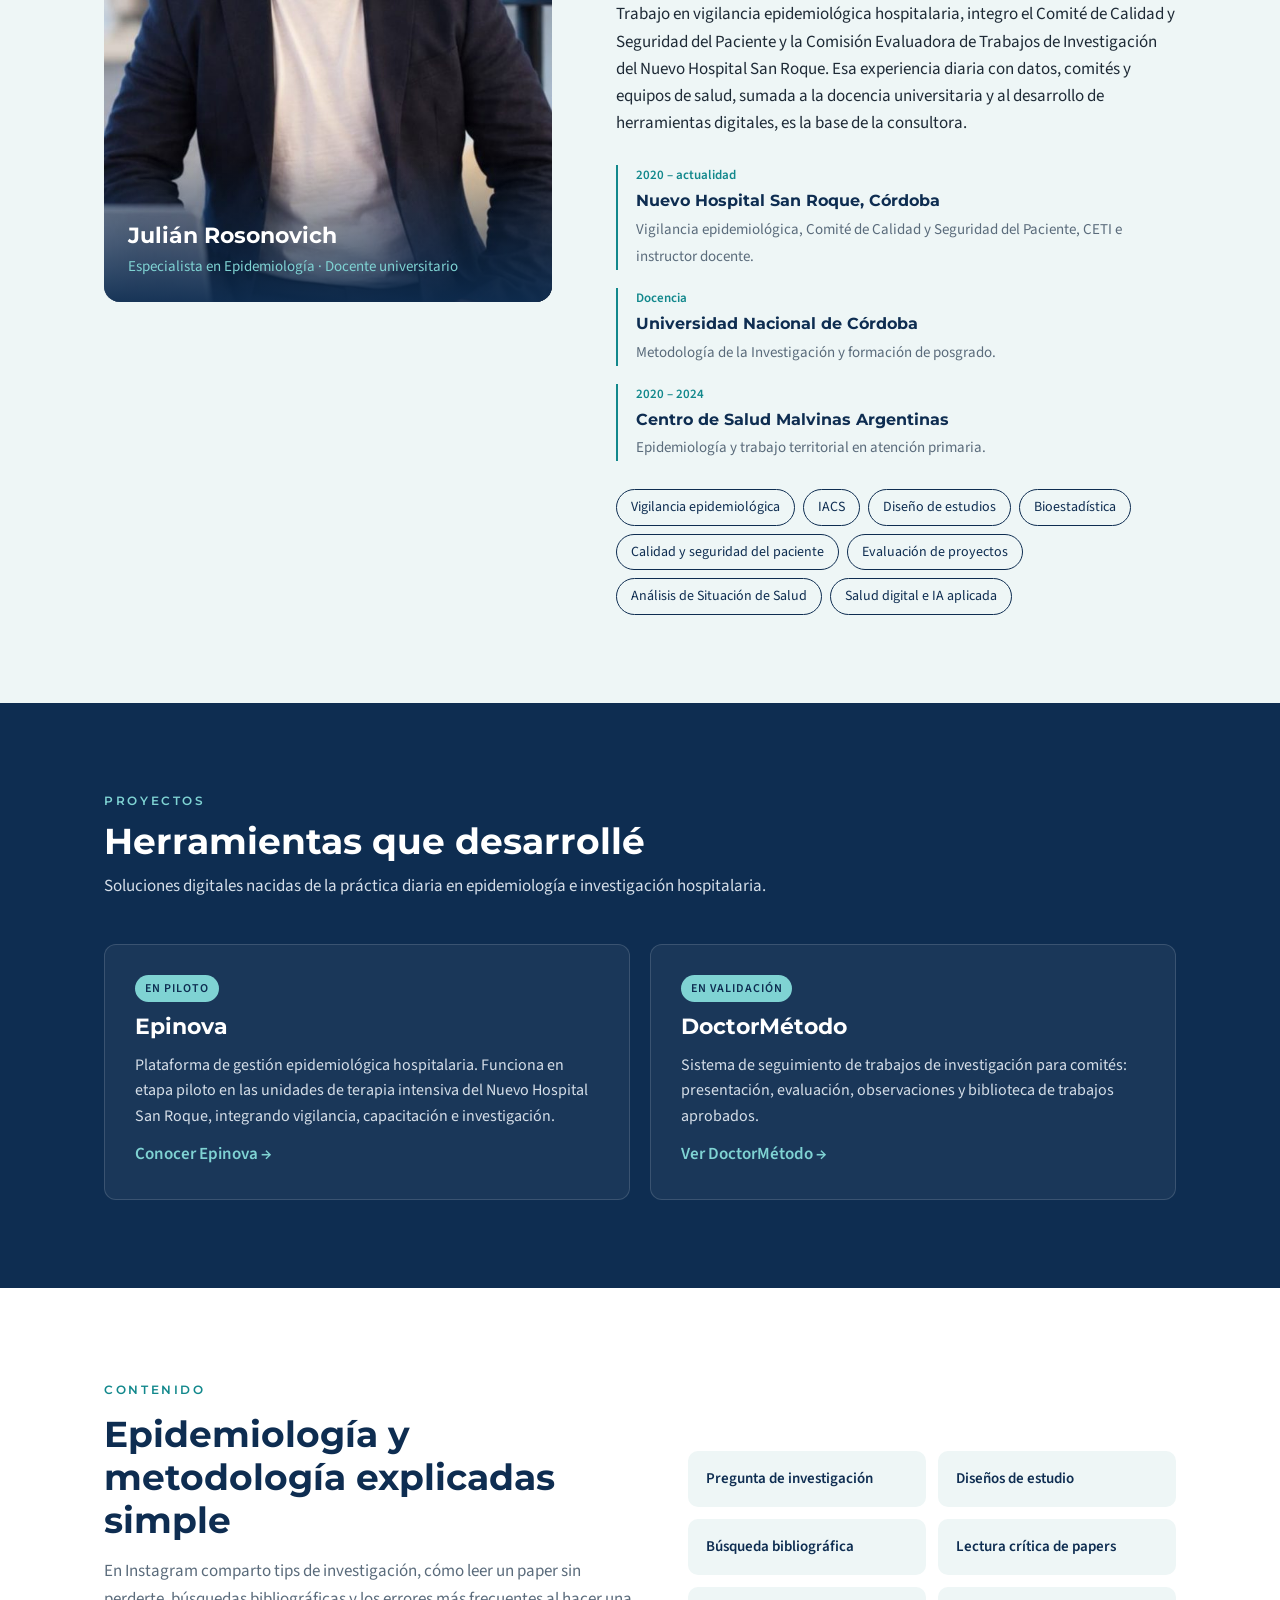
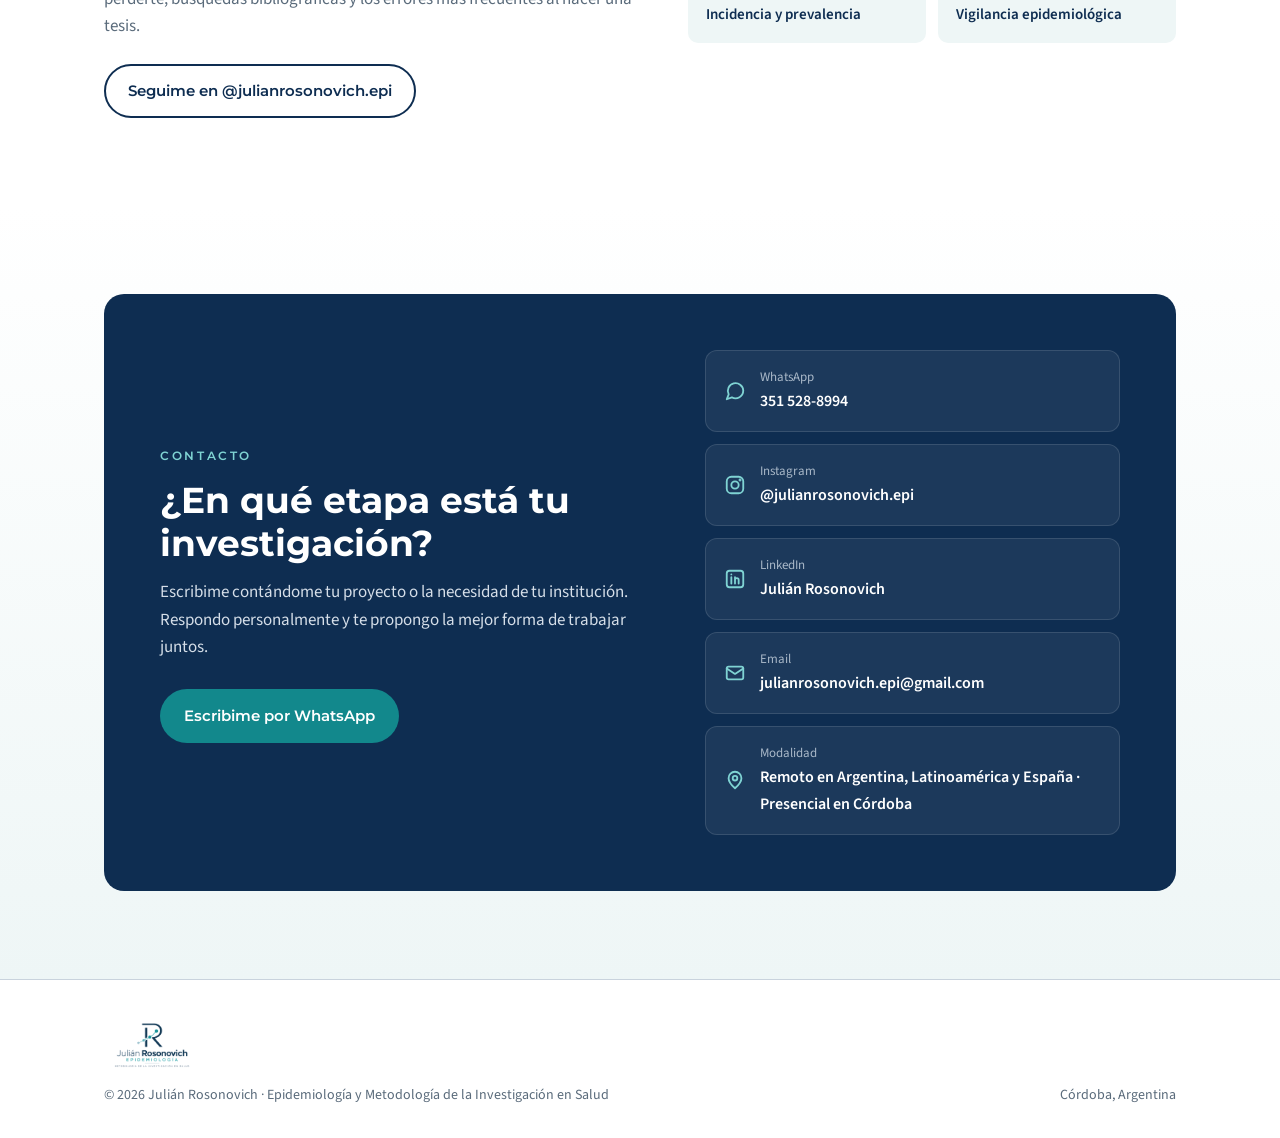
==== commit c2983467: "Rename index (26).html to index.html" ====
--- a/index.html
+++ b/index.html
@@ -139,14 +139,6 @@
 .proj p{margin:0;color:#D5DEE8;font-size:16px}
 .proj a{color:var(--teal-soft);font-weight:600;margin-top:auto}
 .proj a:hover{color:#fff}
-.proj.wide{grid-column:1/-1;display:grid;grid-template-columns:1.4fr 1fr;gap:12px 40px;align-items:center}
-.proj.wide .proj-body{display:flex;flex-direction:column;gap:12px}
-.proj.wide .proj-list{margin:0;padding:0;list-style:none;display:flex;flex-direction:column;gap:8px;color:#D5DEE8;font-size:15px}
-.proj.wide .proj-list li{padding-left:22px;position:relative}
-.proj.wide .proj-list li::before{content:"";position:absolute;left:0;top:8px;width:10px;height:10px;border-radius:50%;background:var(--teal)}
-.proj .proj-ctas{display:flex;gap:18px;flex-wrap:wrap;margin-top:auto}
-.nav-links a.nav-access{color:var(--teal)}
-@media (max-width:760px){.proj.wide{grid-template-columns:1fr}}
 
 /* Content / social */
 .social{display:grid;grid-template-columns:1.1fr 1fr;gap:48px;align-items:center}
@@ -219,7 +211,6 @@
       <a href="#como-trabajo">Cómo trabajo</a>
       <a href="#sobre-mi">Sobre mí</a>
       <a href="#proyectos">Proyectos</a>
-      <a href="/plataforma/" class="nav-access">Acceso clientes</a>
       <a href="#contacto" class="btn btn-primary">Consultar</a>
     </nav>
   </div>
@@ -397,24 +388,7 @@
         <span class="tag">En validación</span>
         <h3>DoctorMétodo</h3>
         <p>Sistema de seguimiento de trabajos de investigación para comités: presentación, evaluación, observaciones y biblioteca de trabajos aprobados.</p>
-        <a href="https://dr-metodo.vercel.app" target="_blank" rel="noopener">Ver DoctorMétodo →</a>
-      </article>
-      <article class="proj wide reveal">
-        <div class="proj-body">
-          <span class="tag">Para municipios</span>
-          <h3>Observatorio de Riesgo Cardiovascular</h3>
-          <p>Sistema de relevamiento territorial y análisis de factores de riesgo cardiovascular para gobiernos locales: presión arterial, glucemia, tabaquismo, actividad física y peso, con un tablero de indicadores para orientar la gestión sanitaria.</p>
-          <div class="proj-ctas">
-            <a href="/plataforma/">Ingresar a la plataforma →</a>
-            <a href="https://wa.me/5493515288994?text=Hola%20Juli%C3%A1n%2C%20quiero%20informaci%C3%B3n%20sobre%20el%20Observatorio%20de%20Riesgo%20Cardiovascular" target="_blank" rel="noopener">Pedir una presentación →</a>
-          </div>
-        </div>
-        <ul class="proj-list">
-          <li>Carga desde el celular, también sin señal</li>
-          <li>Alertas de derivación en el momento de la medición</li>
-          <li>Indicadores comparables con la Encuesta Nacional de Factores de Riesgo</li>
-          <li>Cada municipio accede solo a sus datos</li>
-        </ul>
+        <a href="https://epidata-www.vercel.app/" target="_blank" rel="noopener">Ver DoctorMétodo →</a>
       </article>
     </div>
   </div>
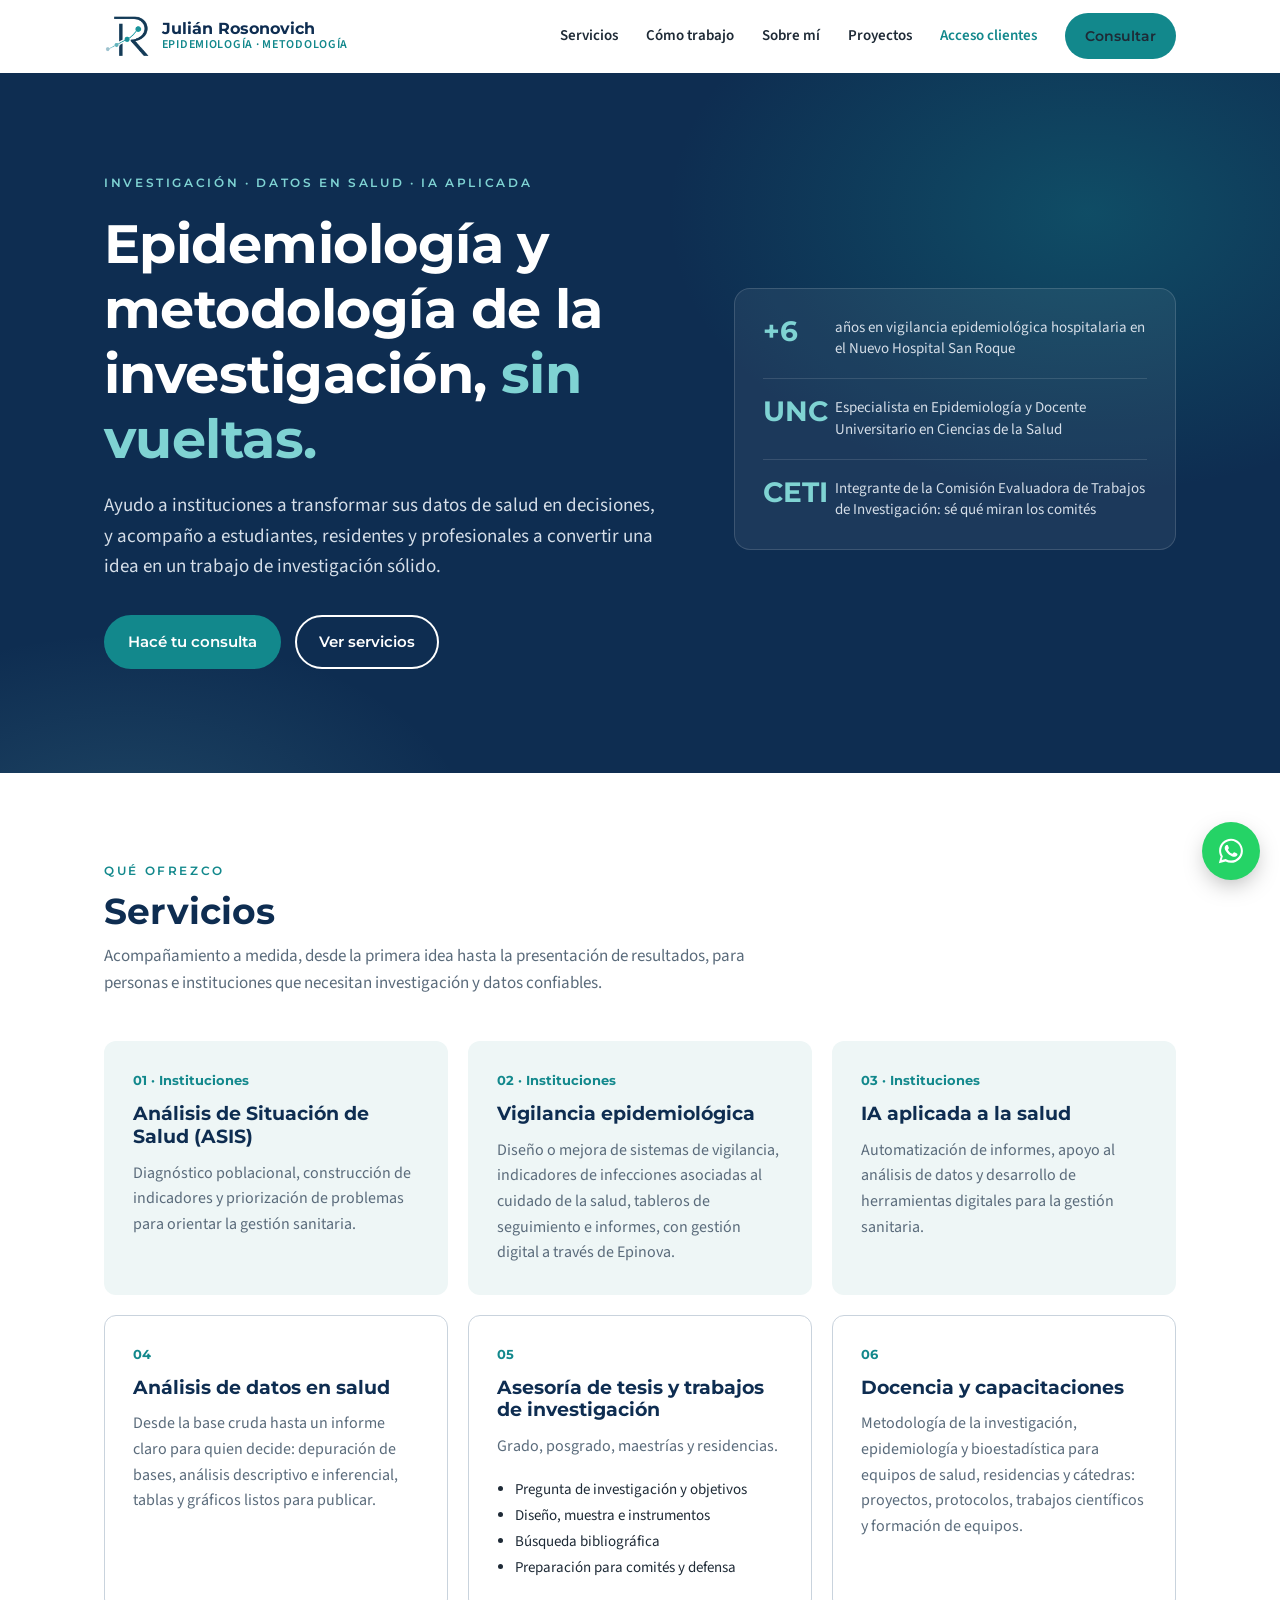
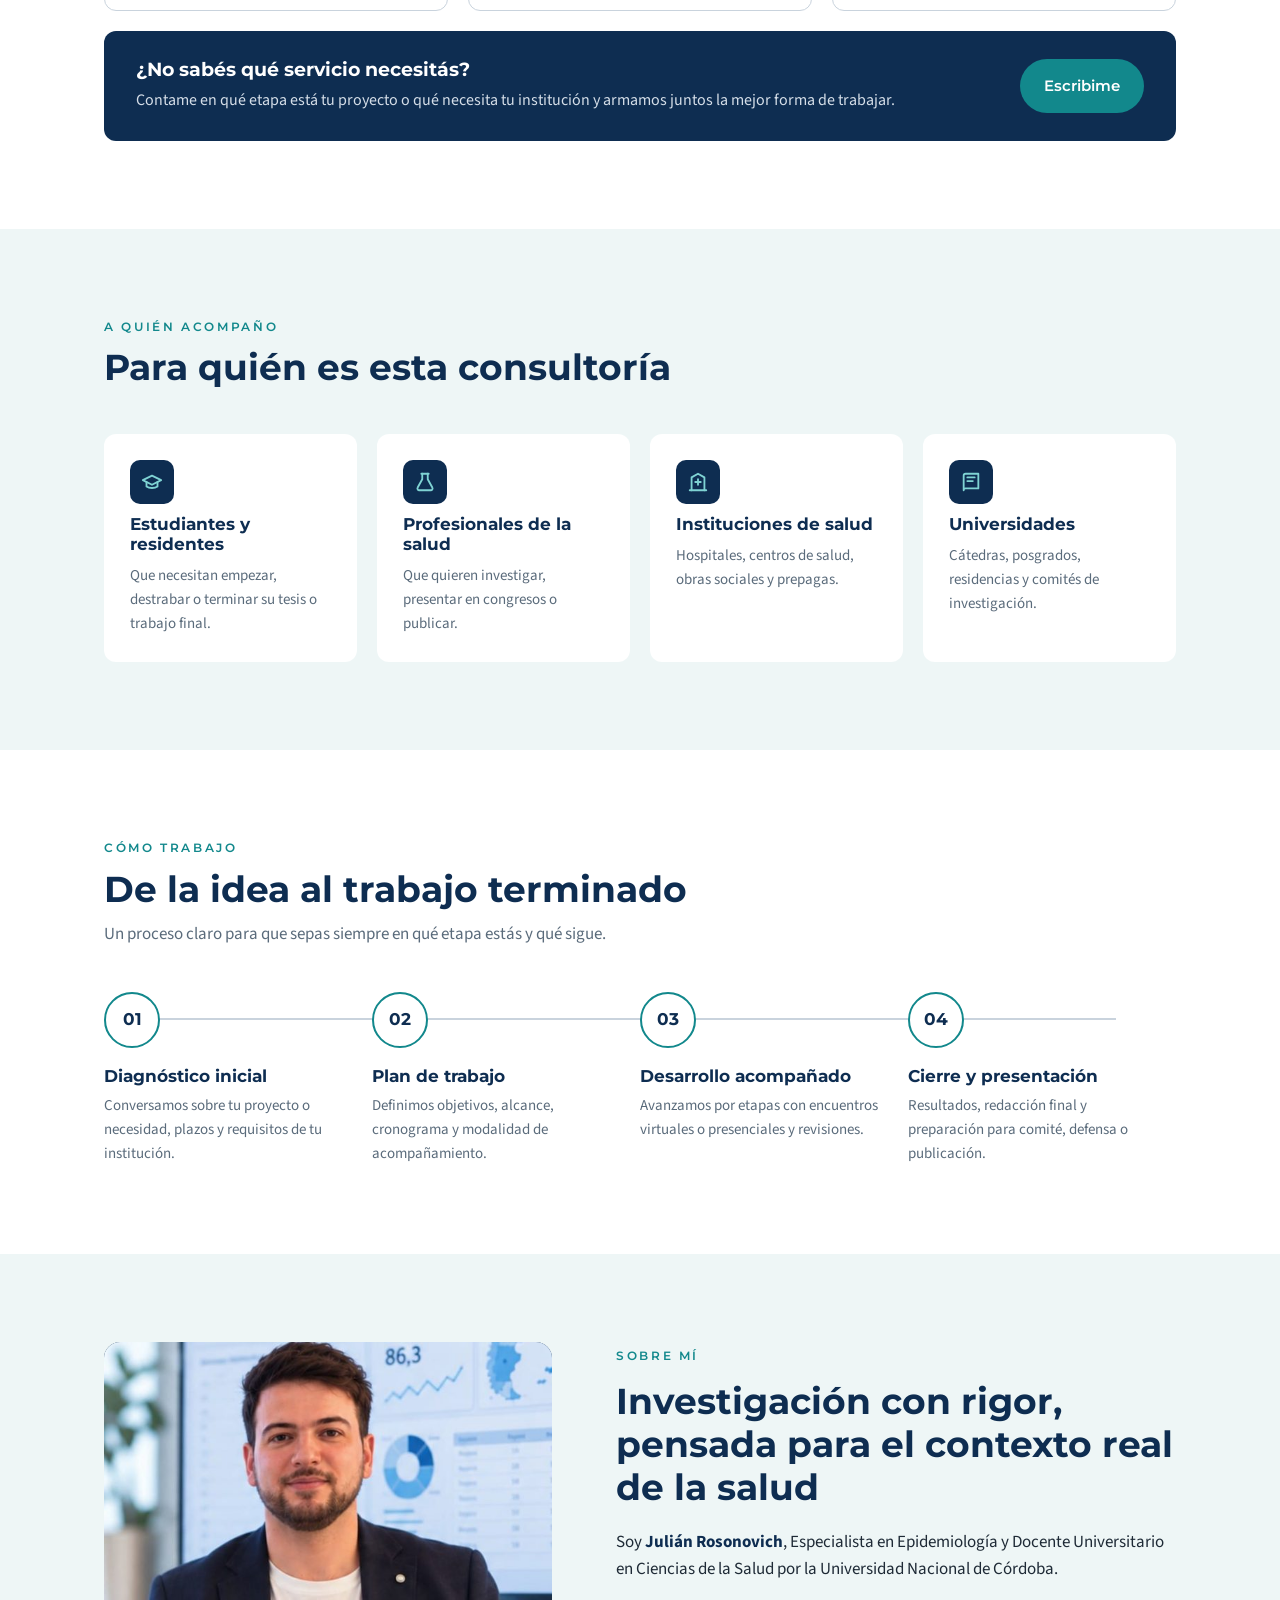
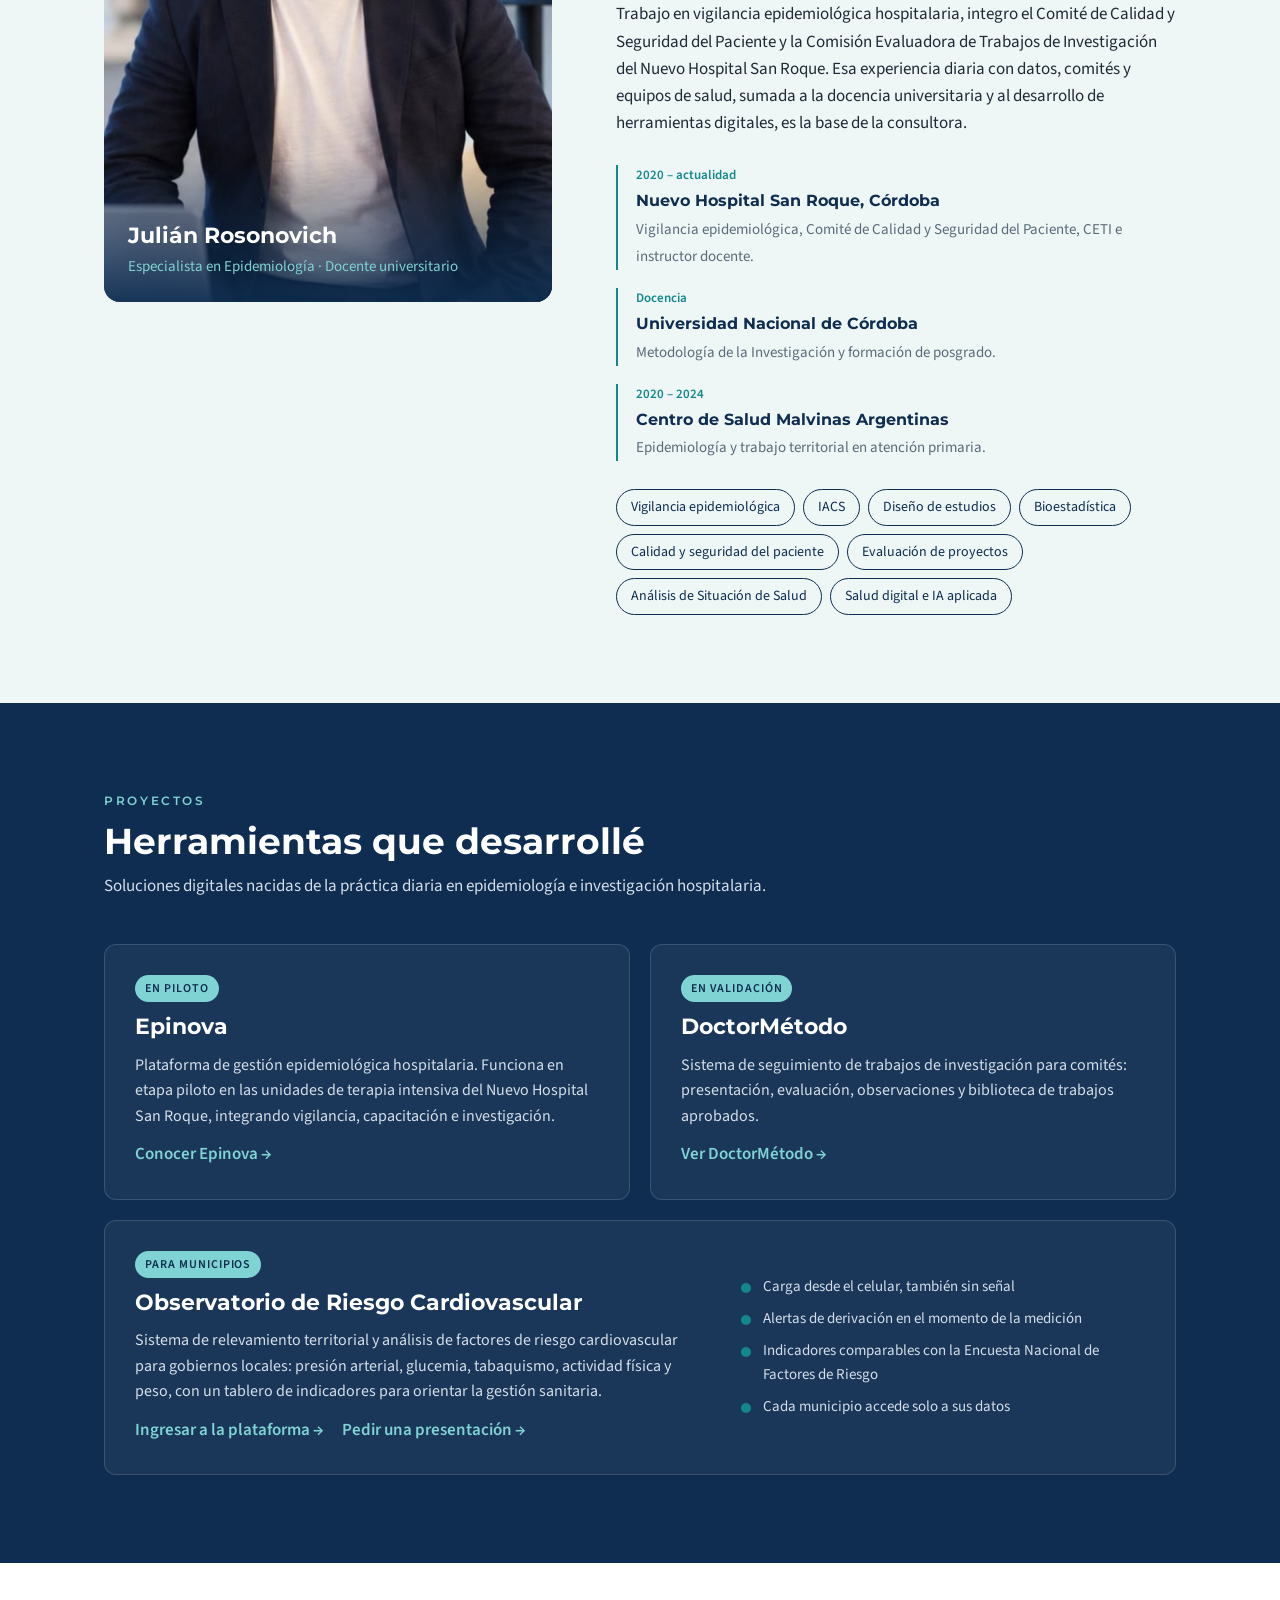
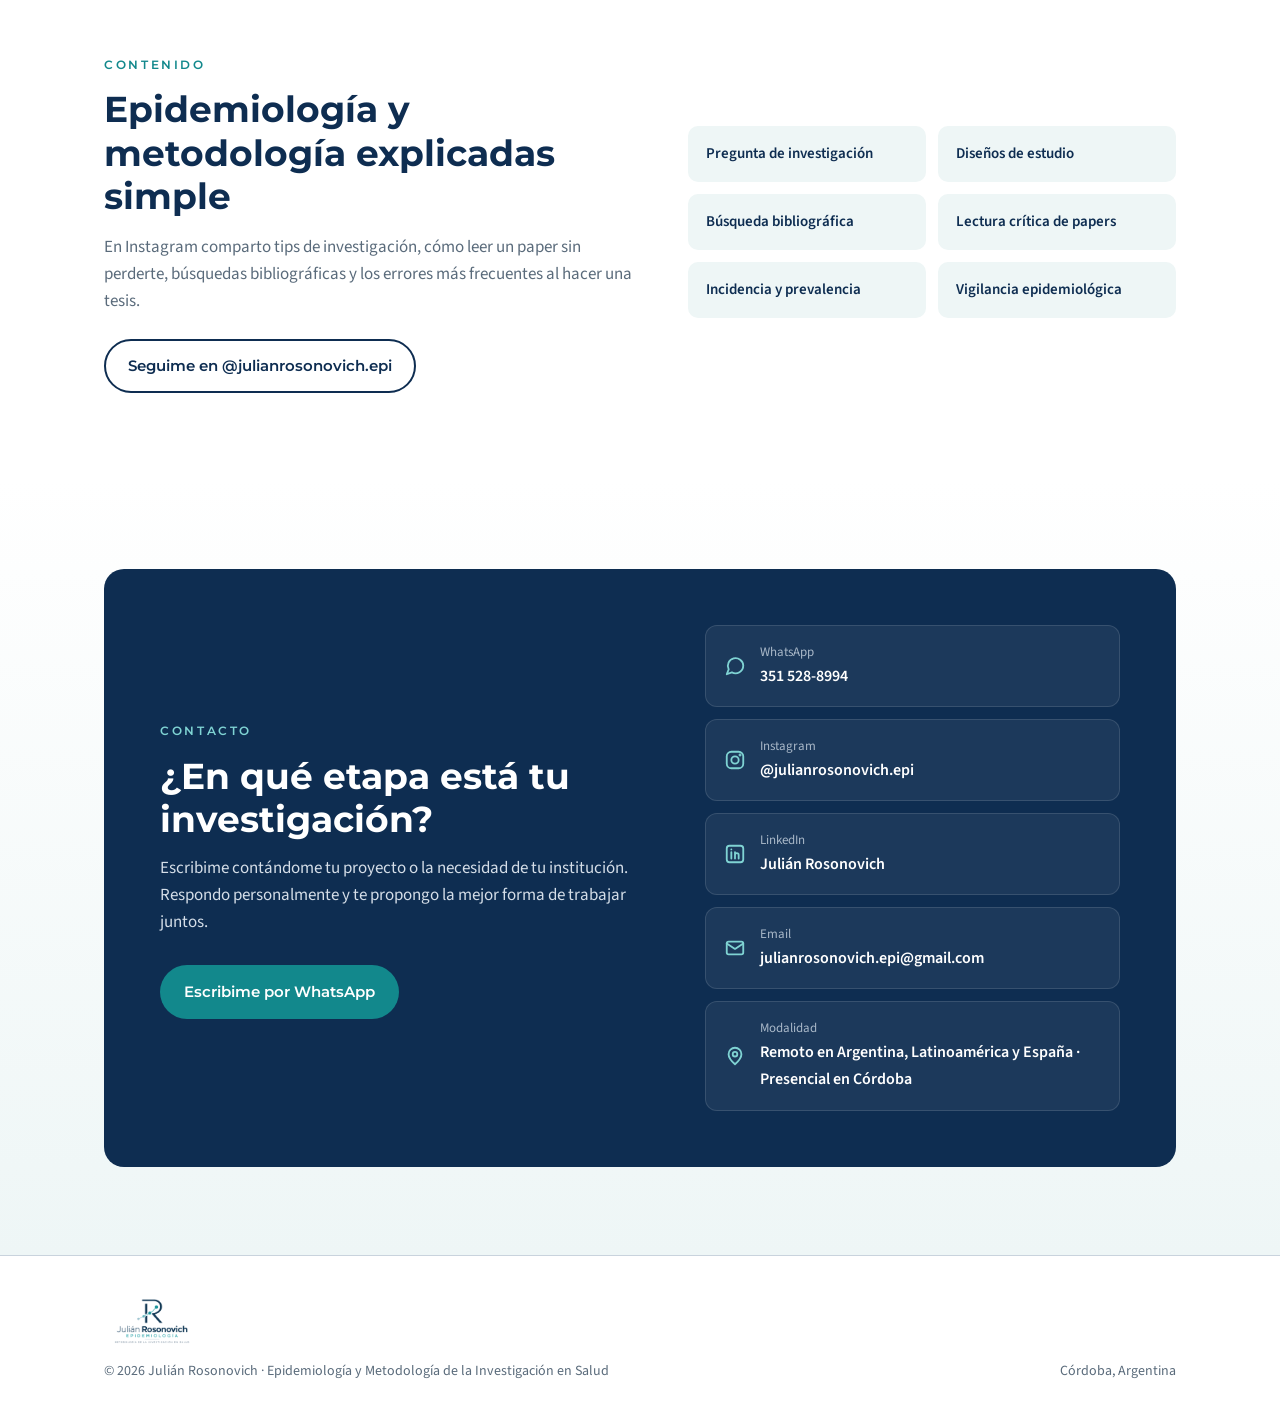
==== commit 329912e5: "Rename index (27).html to index.html" ====
--- a/index.html
+++ b/index.html
@@ -139,6 +139,14 @@
 .proj p{margin:0;color:#D5DEE8;font-size:16px}
 .proj a{color:var(--teal-soft);font-weight:600;margin-top:auto}
 .proj a:hover{color:#fff}
+.proj.wide{grid-column:1/-1;display:grid;grid-template-columns:1.4fr 1fr;gap:12px 40px;align-items:center}
+.proj.wide .proj-body{display:flex;flex-direction:column;gap:12px}
+.proj.wide .proj-list{margin:0;padding:0;list-style:none;display:flex;flex-direction:column;gap:8px;color:#D5DEE8;font-size:15px}
+.proj.wide .proj-list li{padding-left:22px;position:relative}
+.proj.wide .proj-list li::before{content:"";position:absolute;left:0;top:8px;width:10px;height:10px;border-radius:50%;background:var(--teal)}
+.proj .proj-ctas{display:flex;gap:18px;flex-wrap:wrap;margin-top:auto}
+.nav-links a.nav-access{color:var(--teal)}
+@media (max-width:760px){.proj.wide{grid-template-columns:1fr}}
 
 /* Content / social */
 .social{display:grid;grid-template-columns:1.1fr 1fr;gap:48px;align-items:center}
@@ -211,6 +219,7 @@
       <a href="#como-trabajo">Cómo trabajo</a>
       <a href="#sobre-mi">Sobre mí</a>
       <a href="#proyectos">Proyectos</a>
+      <a href="/plataforma/" class="nav-access">Acceso clientes</a>
       <a href="#contacto" class="btn btn-primary">Consultar</a>
     </nav>
   </div>
@@ -389,6 +398,23 @@
         <h3>DoctorMétodo</h3>
         <p>Sistema de seguimiento de trabajos de investigación para comités: presentación, evaluación, observaciones y biblioteca de trabajos aprobados.</p>
         <a href="https://epidata-www.vercel.app/" target="_blank" rel="noopener">Ver DoctorMétodo →</a>
+      </article>
+      <article class="proj wide reveal">
+        <div class="proj-body">
+          <span class="tag">Para municipios</span>
+          <h3>Observatorio de Riesgo Cardiovascular</h3>
+          <p>Sistema de relevamiento territorial y análisis de factores de riesgo cardiovascular para gobiernos locales: presión arterial, glucemia, tabaquismo, actividad física y peso, con un tablero de indicadores para orientar la gestión sanitaria.</p>
+          <div class="proj-ctas">
+            <a href="/plataforma/">Ingresar a la plataforma →</a>
+            <a href="https://wa.me/5493515288994?text=Hola%20Juli%C3%A1n%2C%20quiero%20informaci%C3%B3n%20sobre%20el%20Observatorio%20de%20Riesgo%20Cardiovascular" target="_blank" rel="noopener">Pedir una presentación →</a>
+          </div>
+        </div>
+        <ul class="proj-list">
+          <li>Carga desde el celular, también sin señal</li>
+          <li>Alertas de derivación en el momento de la medición</li>
+          <li>Indicadores comparables con la Encuesta Nacional de Factores de Riesgo</li>
+          <li>Cada municipio accede solo a sus datos</li>
+        </ul>
       </article>
     </div>
   </div>
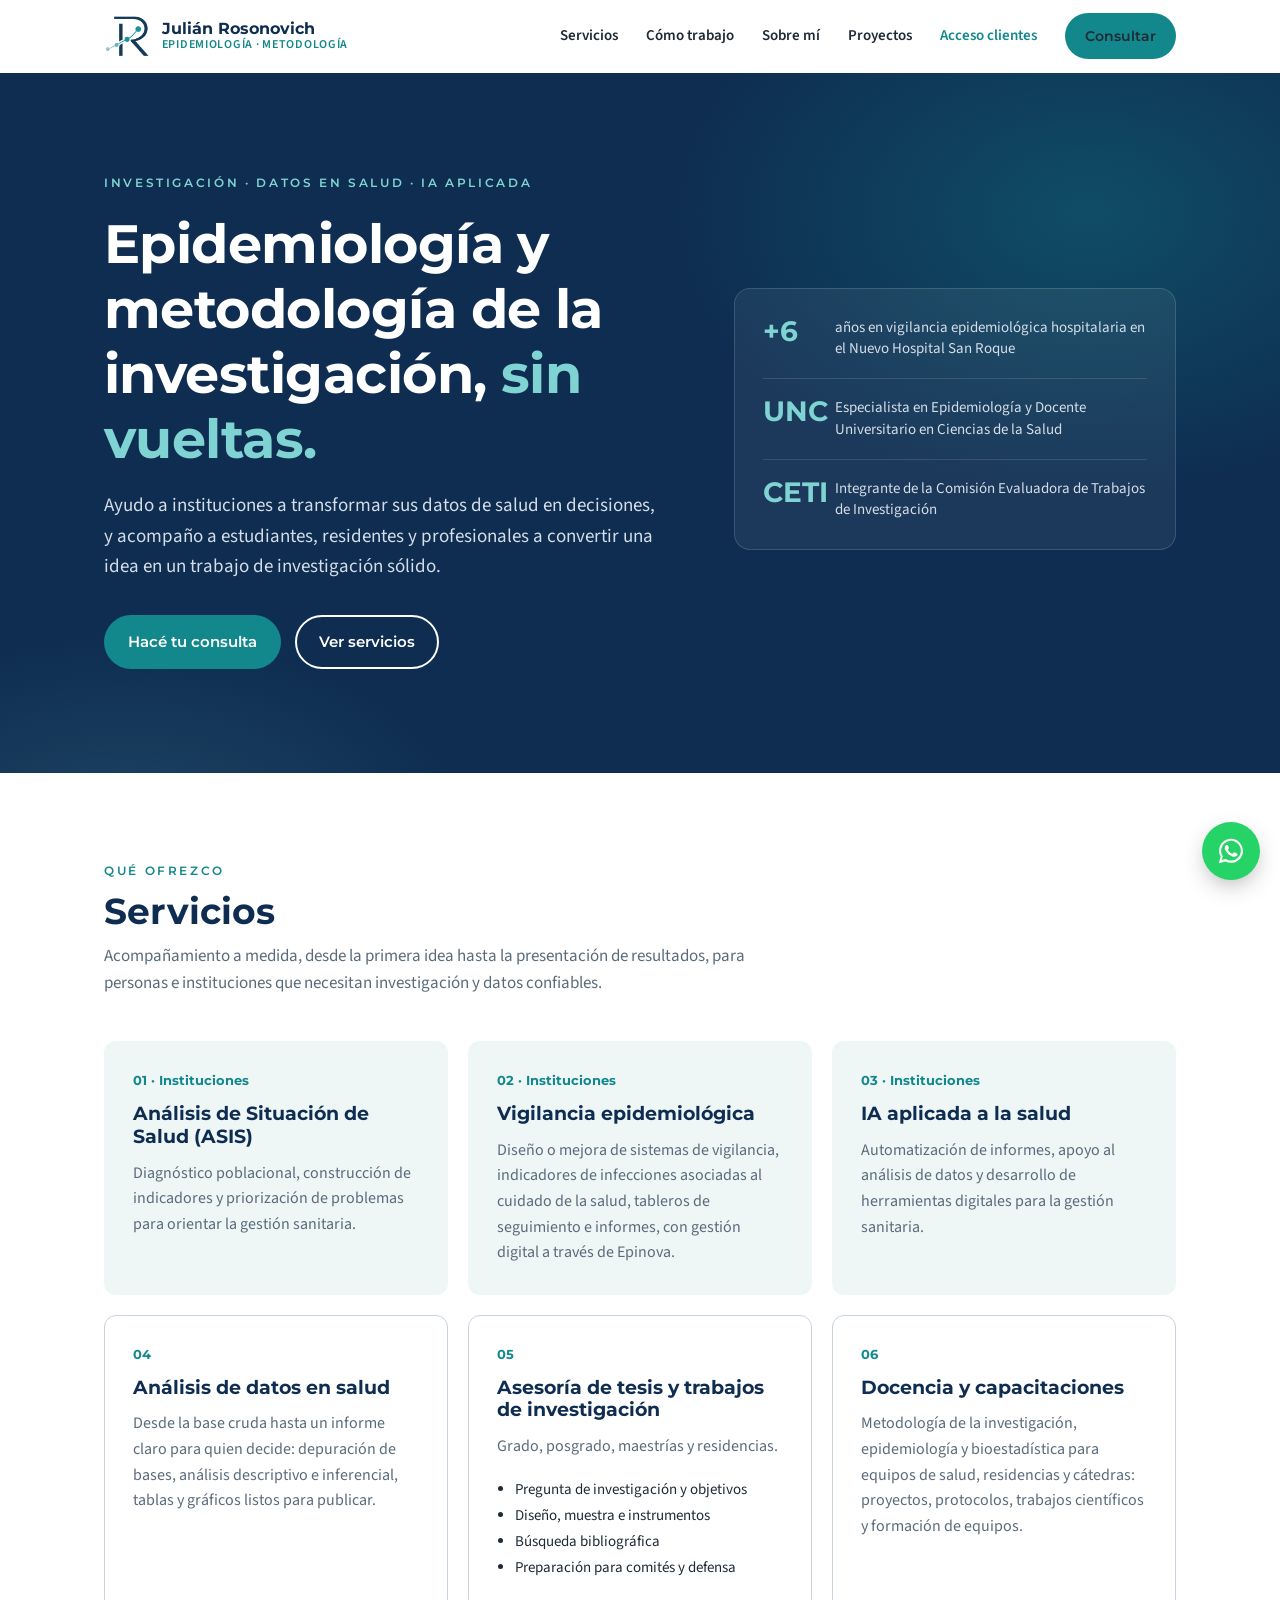
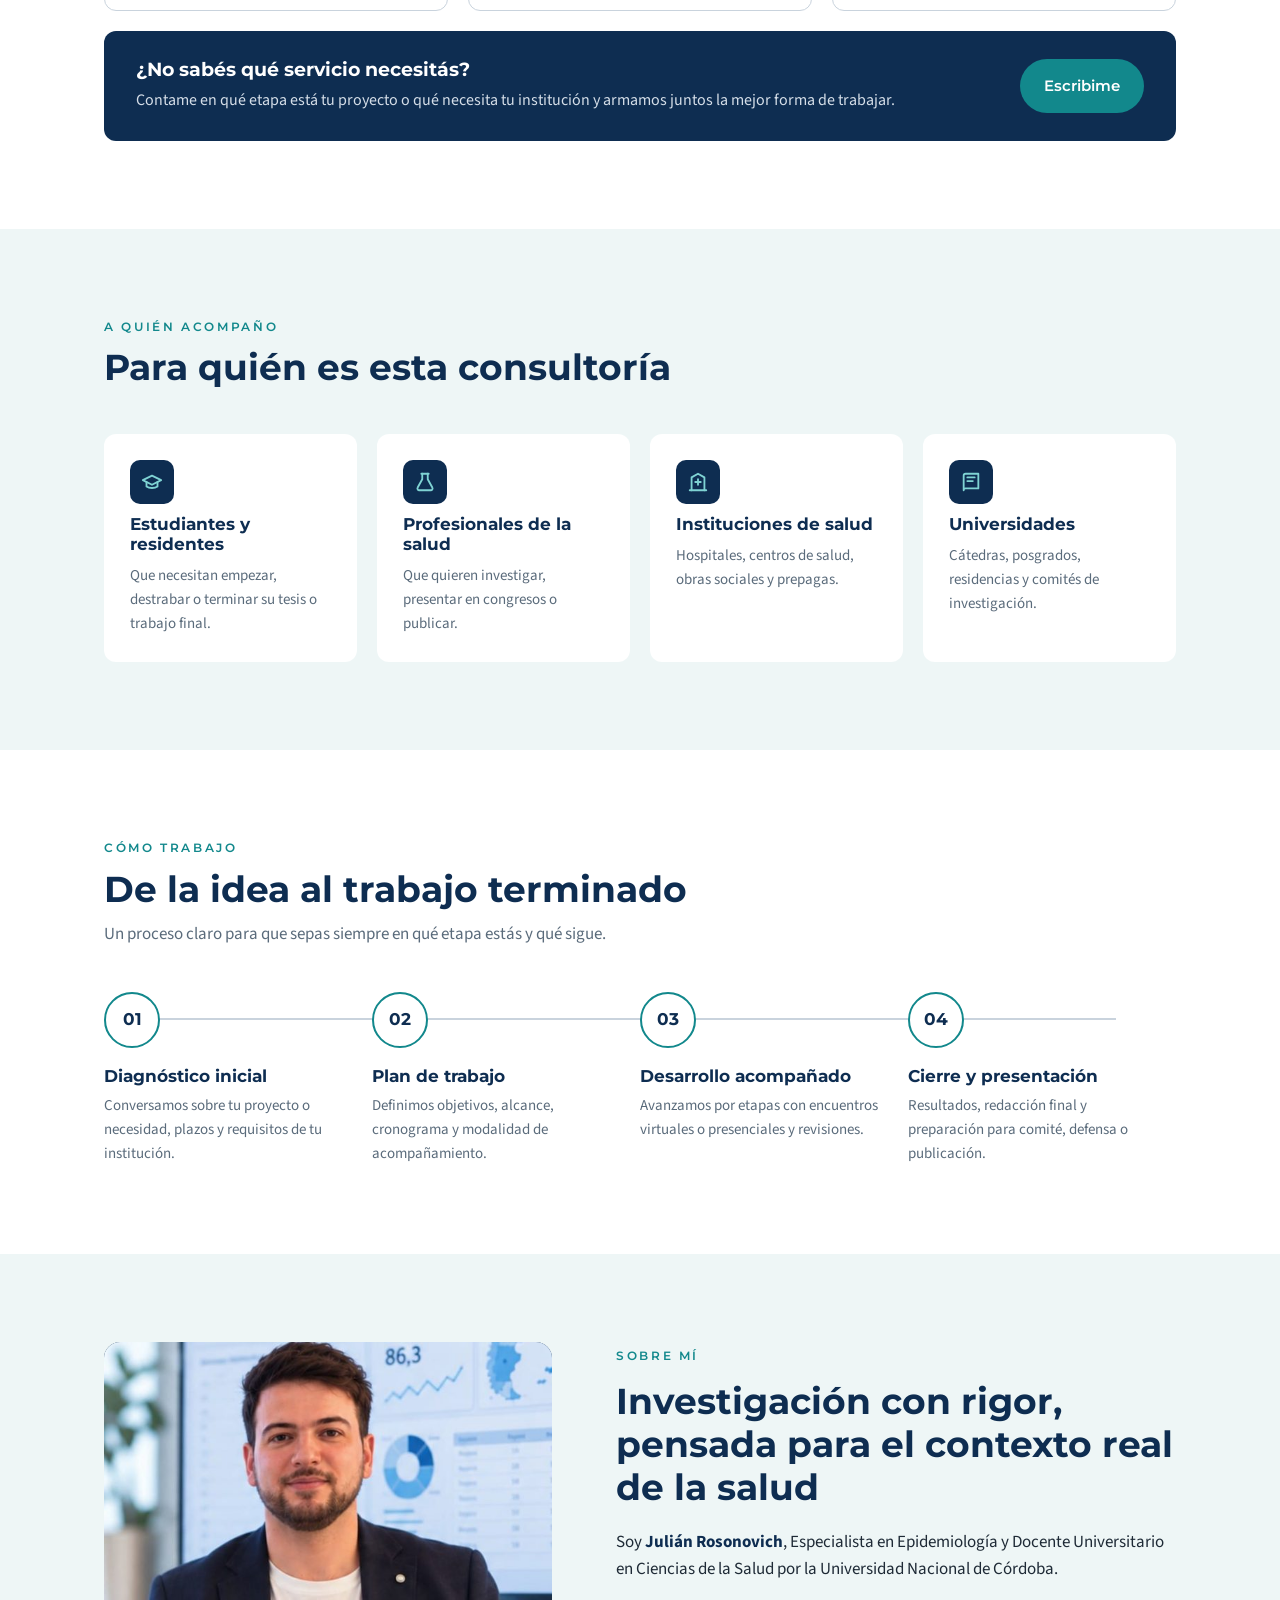
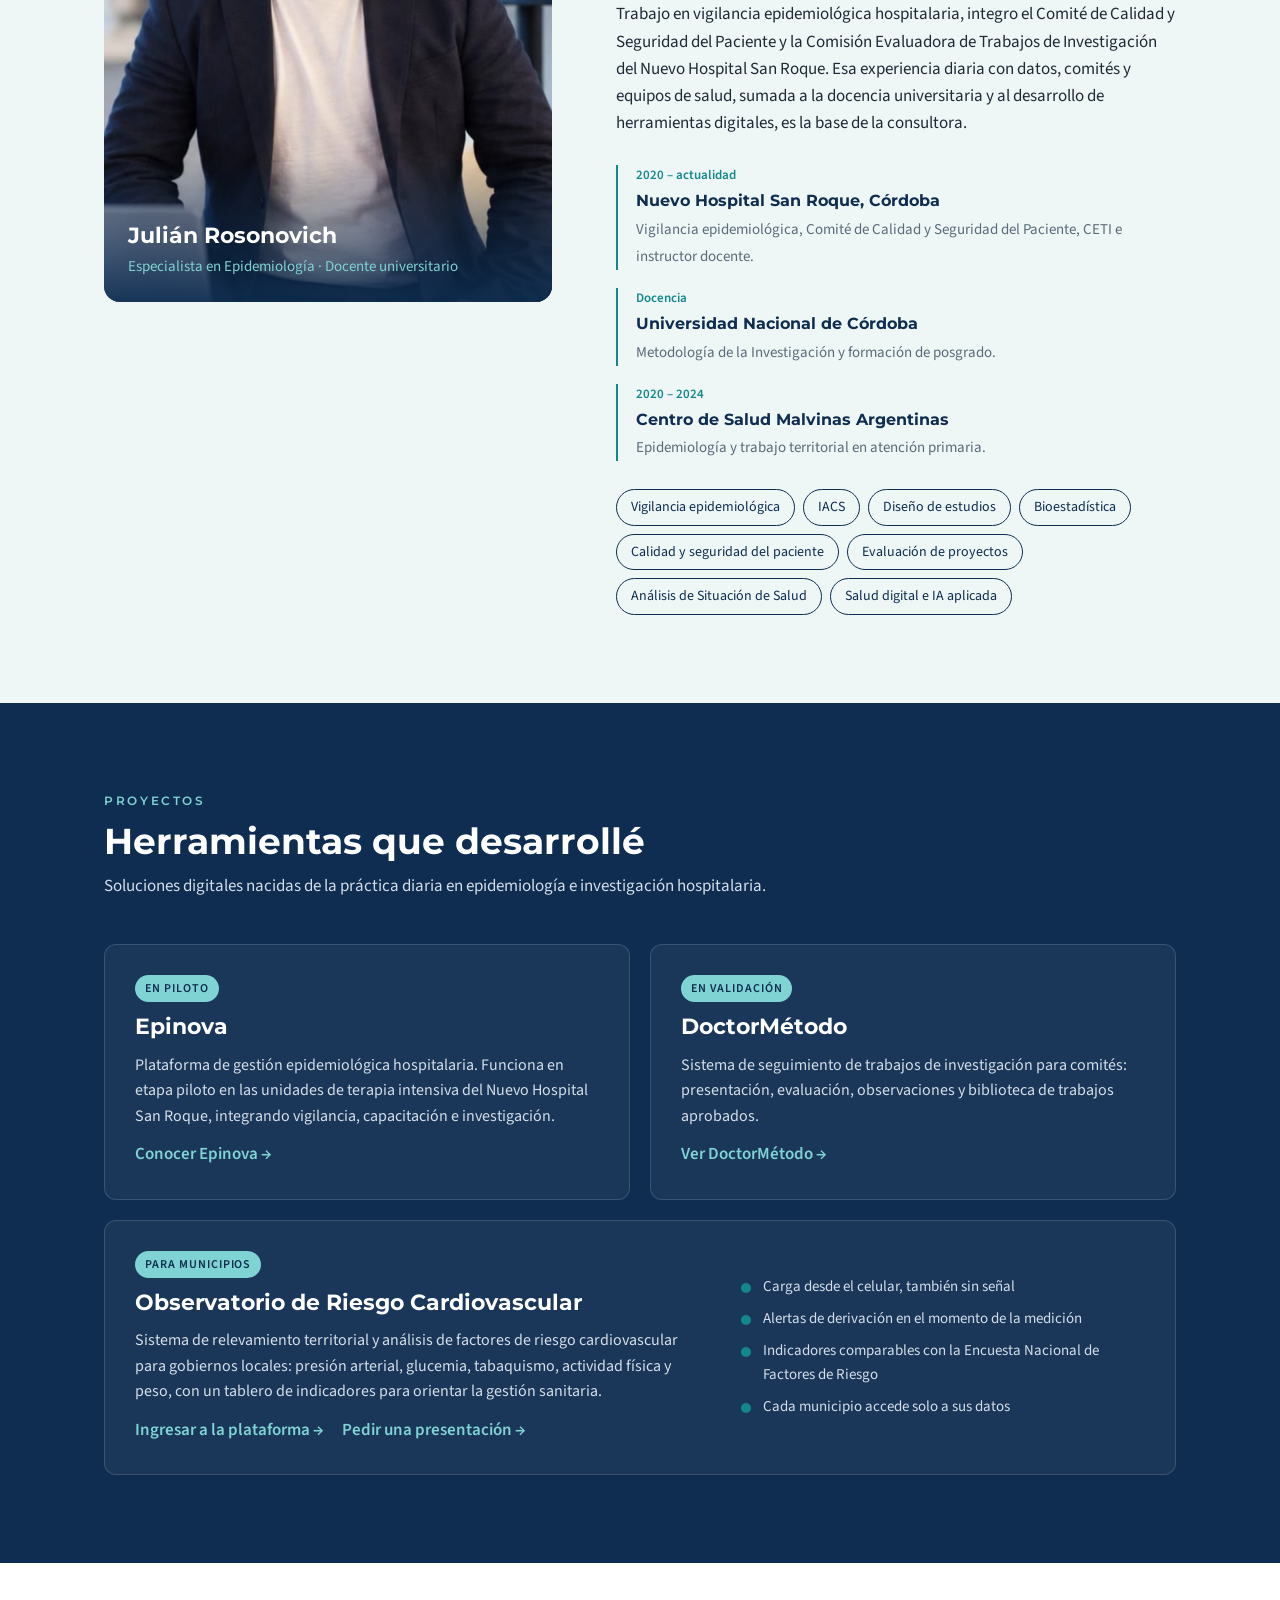
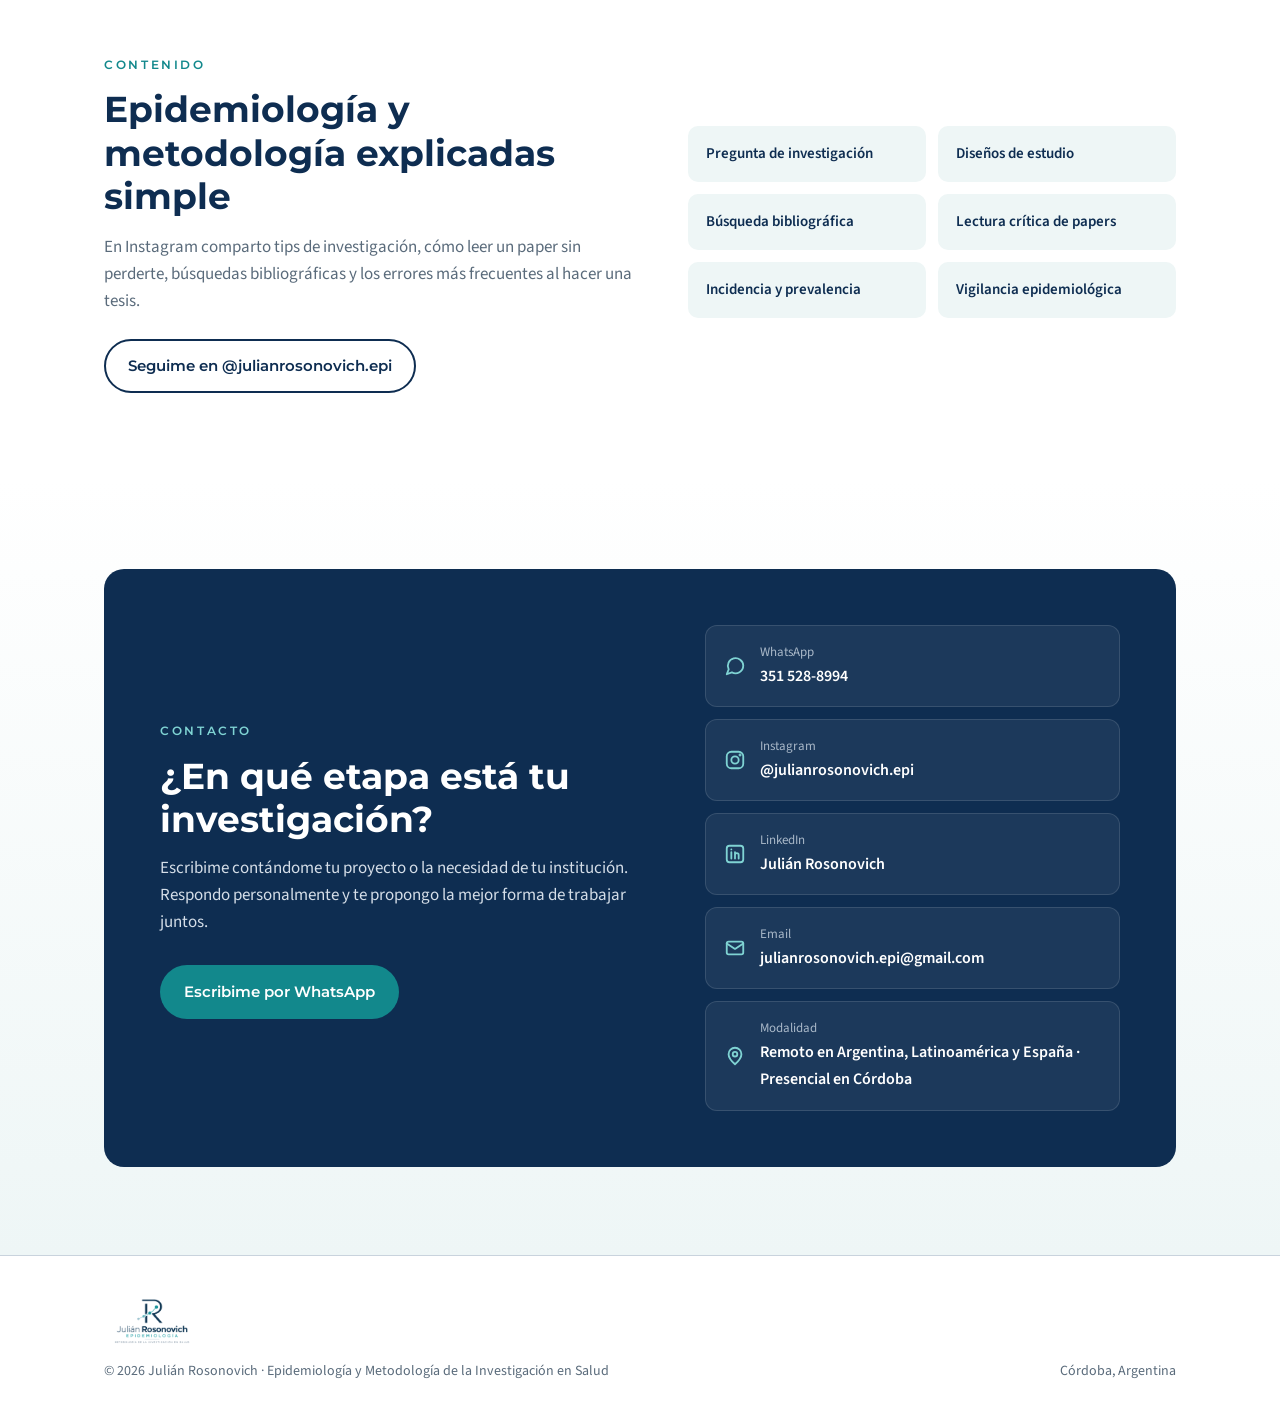
==== commit 3bf1690f: "Rename index (29).html to index.html" ====
--- a/index.html
+++ b/index.html
@@ -243,7 +243,7 @@
       <hr>
       <div class="stat"><b>UNC</b><span>Especialista en Epidemiología y Docente Universitario en Ciencias de la Salud</span></div>
       <hr>
-      <div class="stat"><b>CETI</b><span>Integrante de la Comisión Evaluadora de Trabajos de Investigación: sé qué miran los comités</span></div>
+      <div class="stat"><b>CETI</b><span>Integrante de la Comisión Evaluadora de Trabajos de Investigación</span></div>
     </div>
   </div>
 </section>
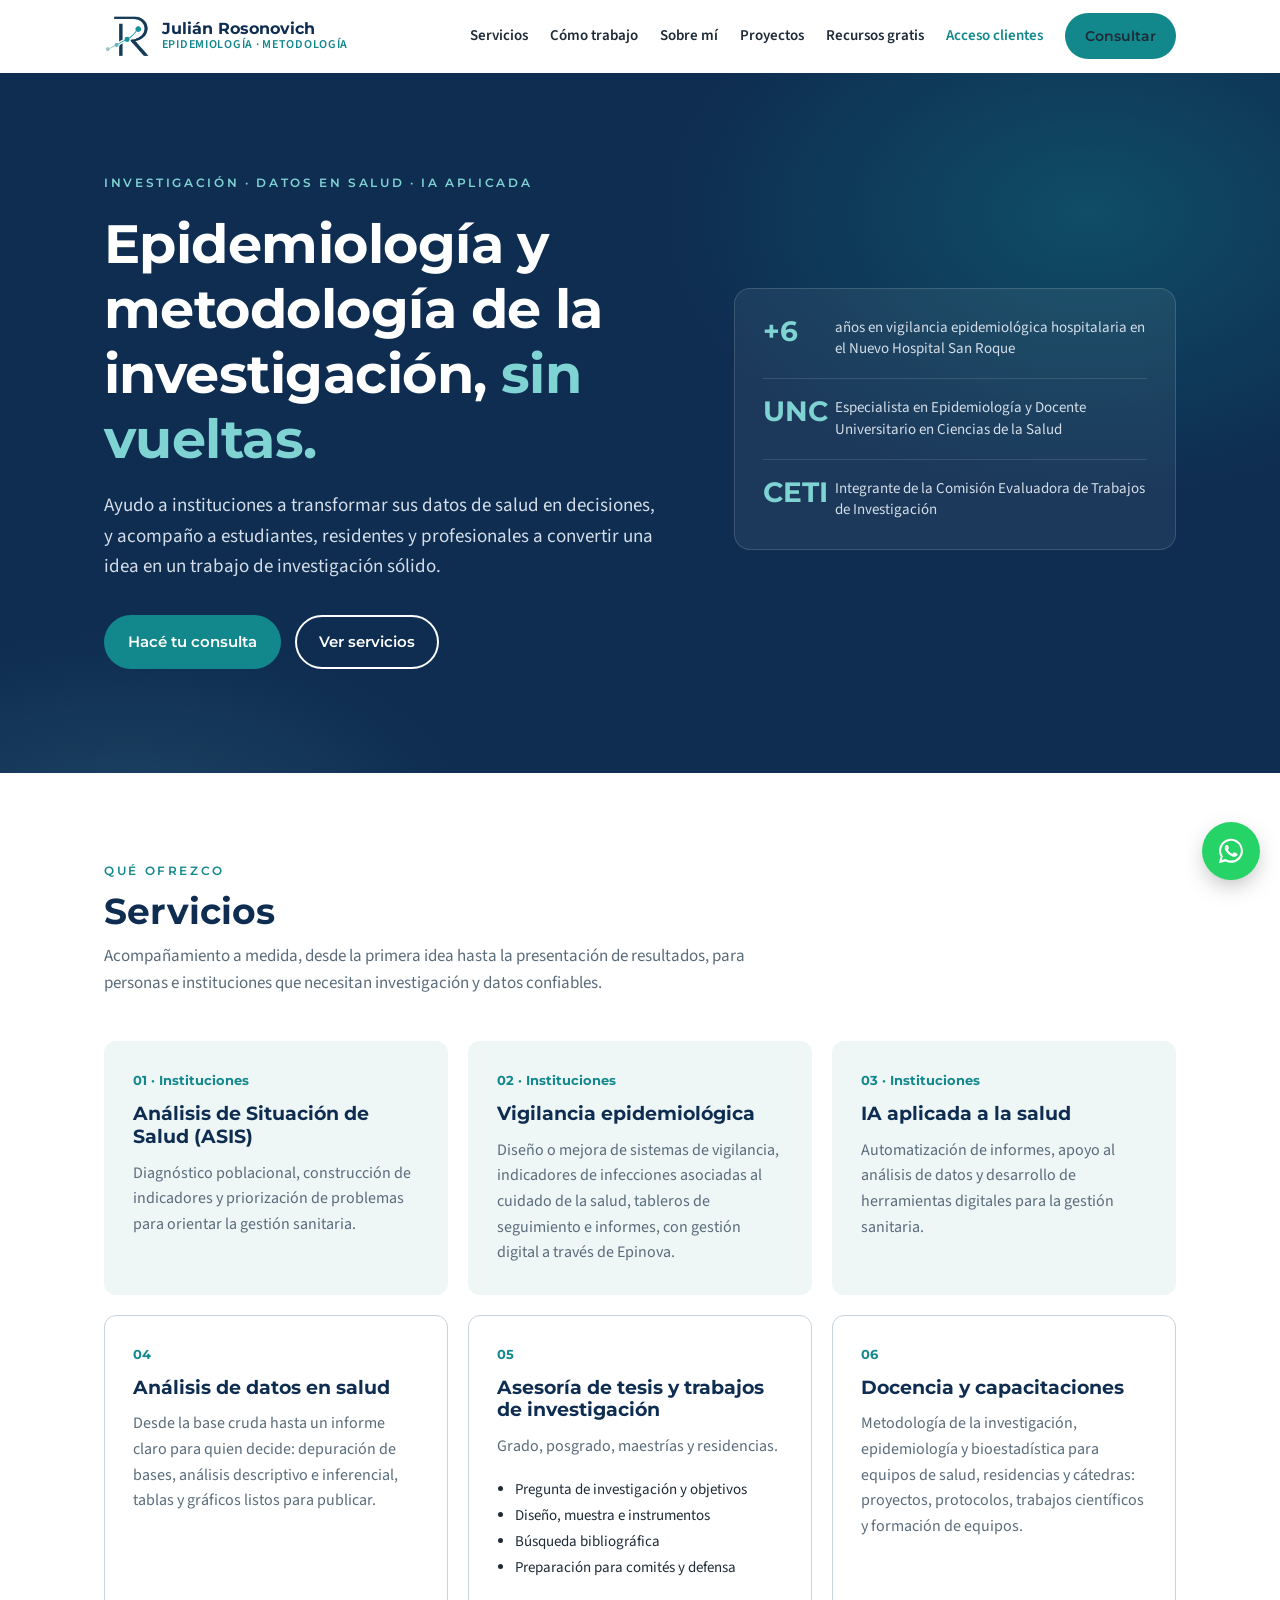
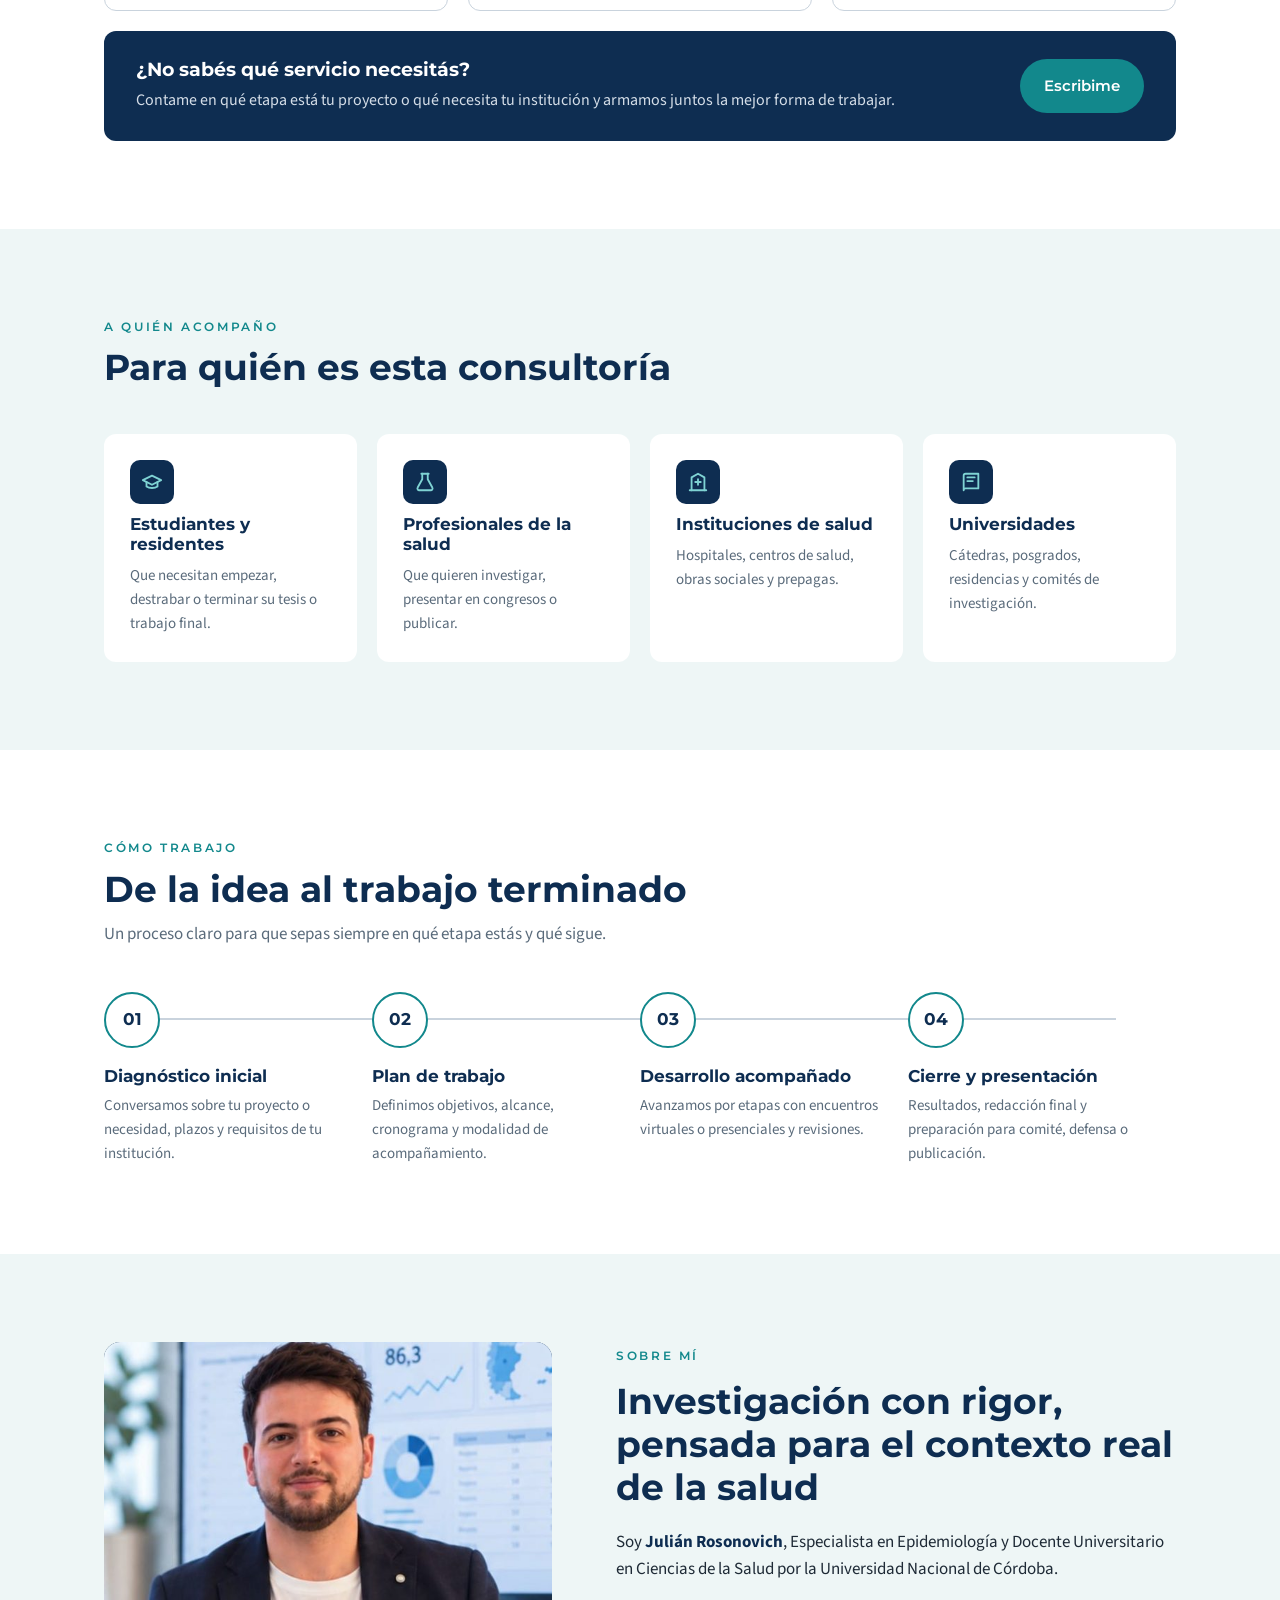
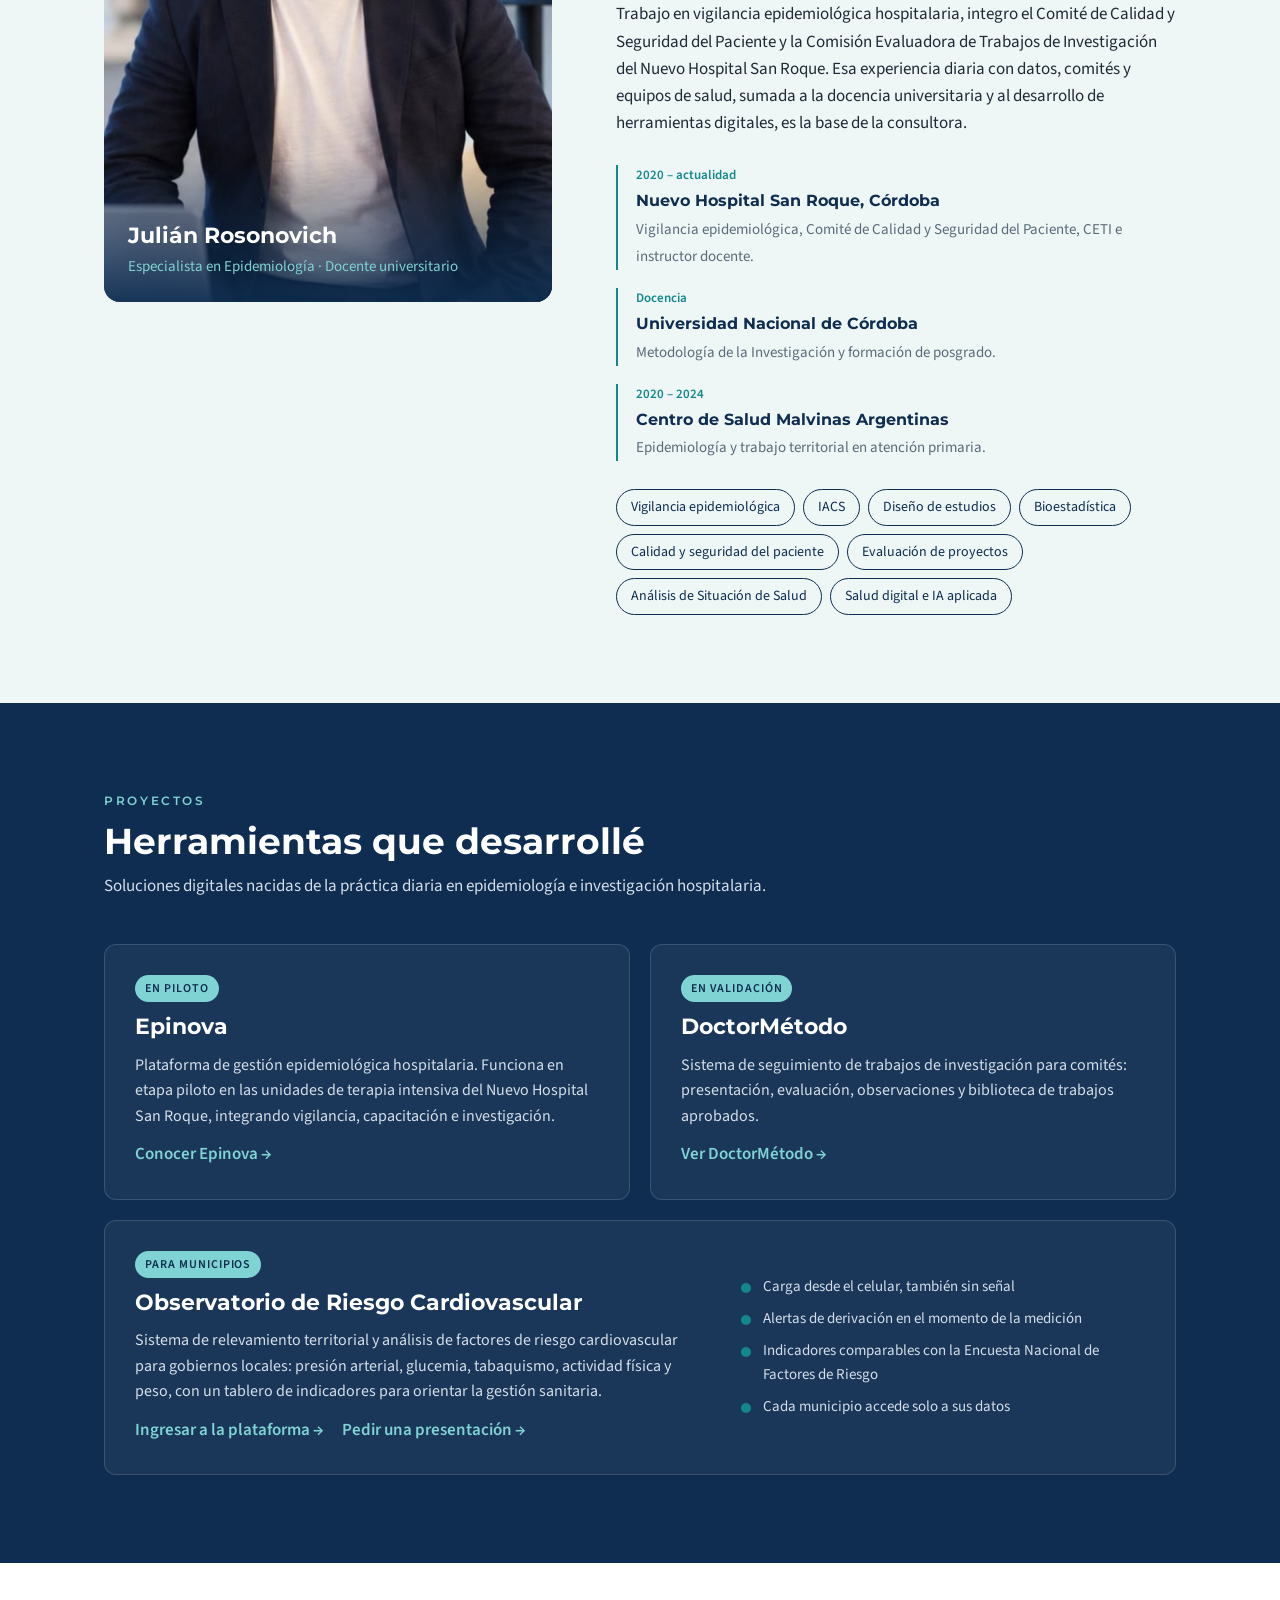
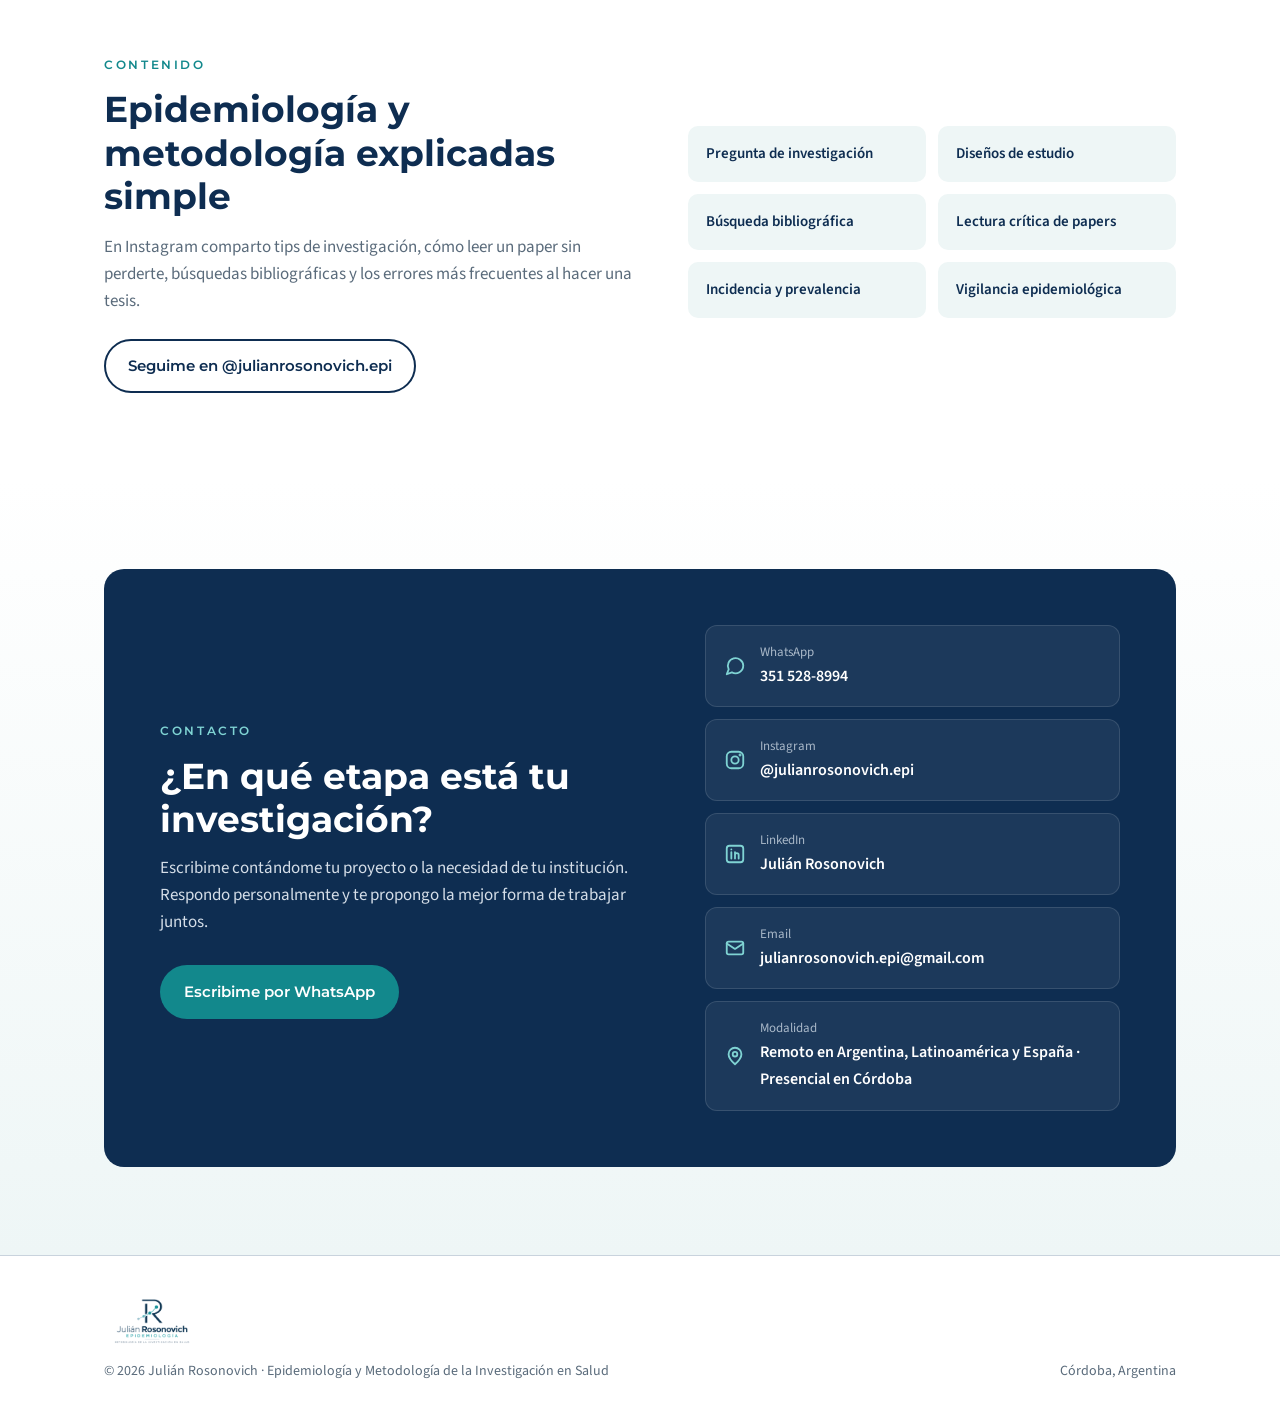
==== commit f168e460: "Add files via upload" ====
--- a/index.html
+++ b/index.html
@@ -43,8 +43,8 @@
 header{position:sticky;top:0;z-index:50;background:rgba(255,255,255,.94);backdrop-filter:blur(8px);border-bottom:1px solid transparent;transition:border-color .2s}
 header.scrolled{border-bottom-color:var(--line)}
 .nav{display:flex;align-items:center;justify-content:space-between;height:72px}
-.nav-links{display:flex;gap:28px;align-items:center}
-.nav-links a{color:var(--ink);font-weight:600;font-size:15px}
+.nav-links{display:flex;gap:22px;align-items:center}
+.nav-links a{color:var(--ink);font-weight:600;font-size:15px;white-space:nowrap}
 .nav-links a:hover{color:var(--teal)}
 .btn{display:inline-flex;align-items:center;gap:8px;font-family:Montserrat,sans-serif;font-weight:600;font-size:15px;padding:13px 22px;border-radius:999px;border:2px solid transparent;transition:transform .15s,background .15s,color .15s;cursor:pointer}
 .btn:hover{transform:translateY(-1px)}
@@ -185,7 +185,7 @@
   .steps::before{display:none}
   .portrait{aspect-ratio:4/5;max-width:420px}
 }
-@media (max-width:760px){
+@media (max-width:1060px){
   .menu-toggle{display:block}
   .nav-links{position:absolute;top:72px;left:0;right:0;background:#fff;flex-direction:column;align-items:stretch;gap:0;padding:8px 24px 20px;border-bottom:1px solid var(--line);display:none}
   .nav-links.open{display:flex}
@@ -219,6 +219,7 @@
       <a href="#como-trabajo">Cómo trabajo</a>
       <a href="#sobre-mi">Sobre mí</a>
       <a href="#proyectos">Proyectos</a>
+      <a href="/recursos/">Recursos gratis</a>
       <a href="/plataforma/" class="nav-access">Acceso clientes</a>
       <a href="#contacto" class="btn btn-primary">Consultar</a>
     </nav>
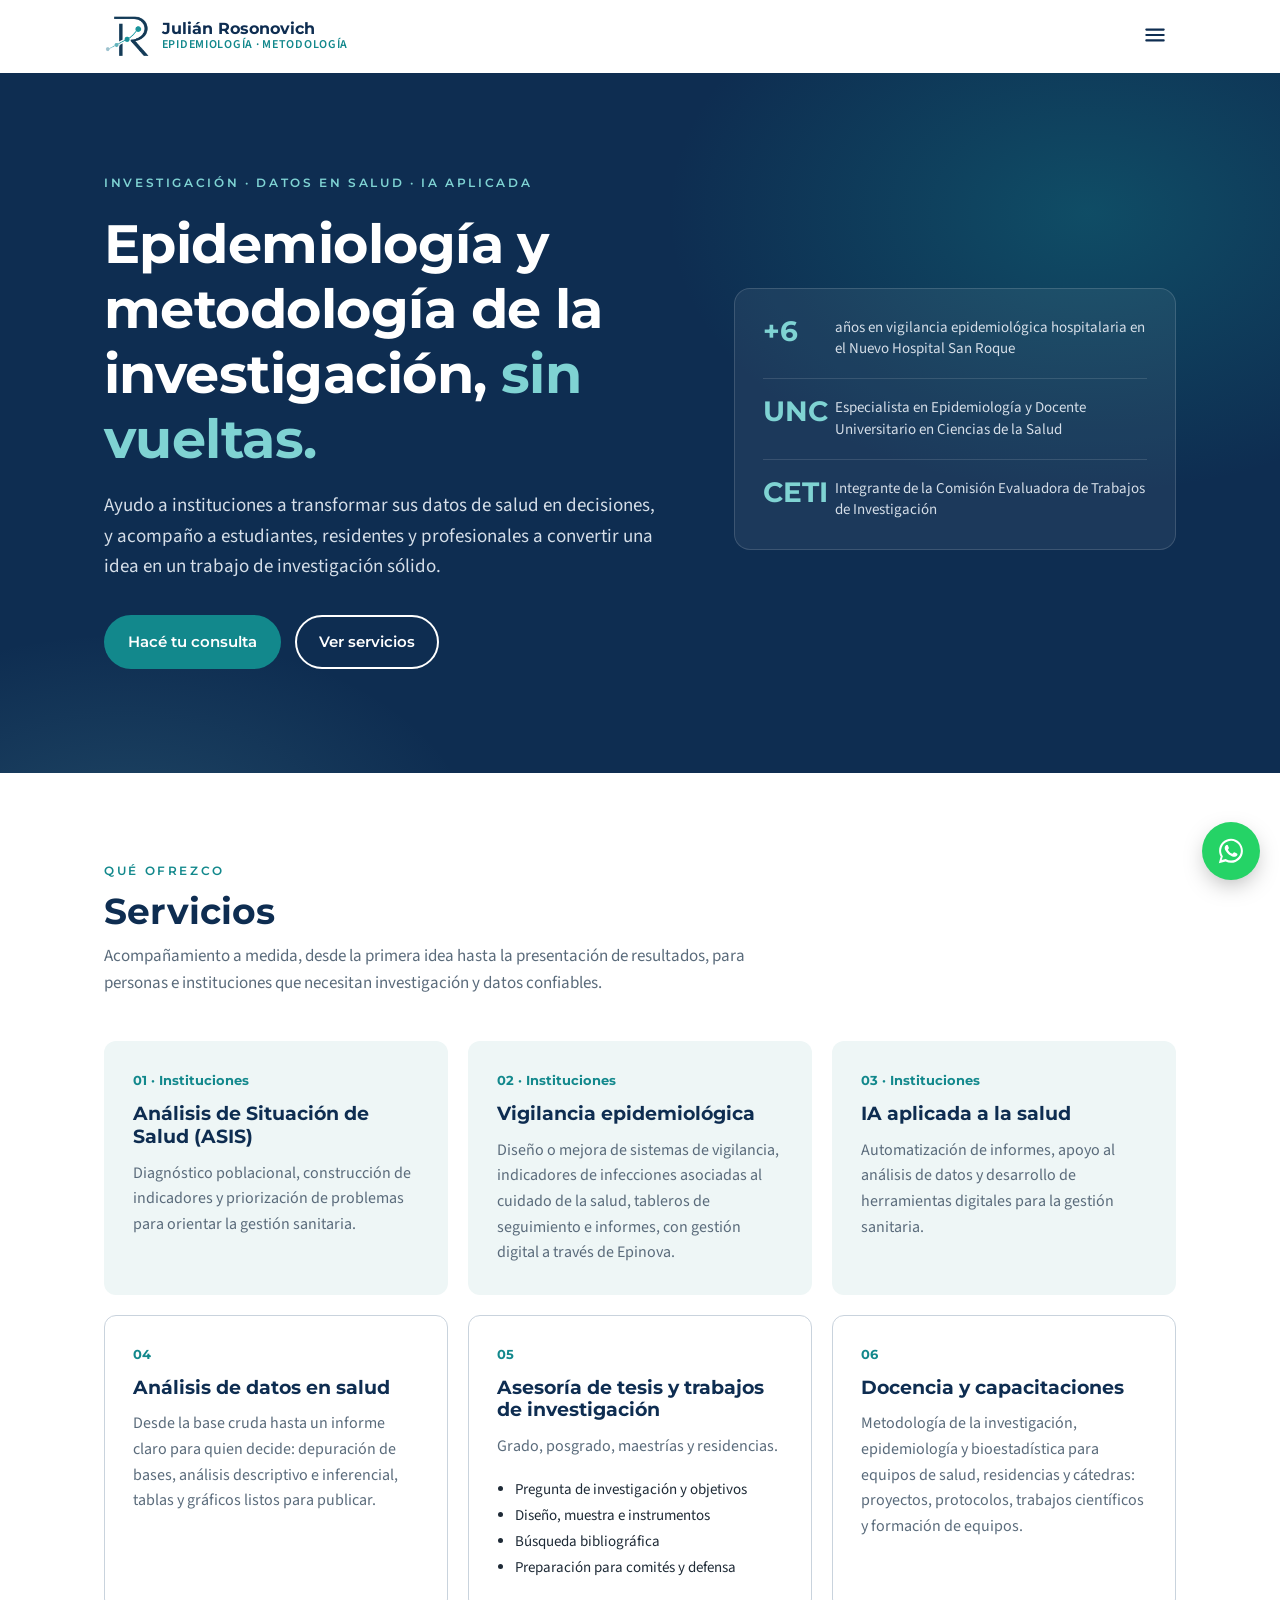
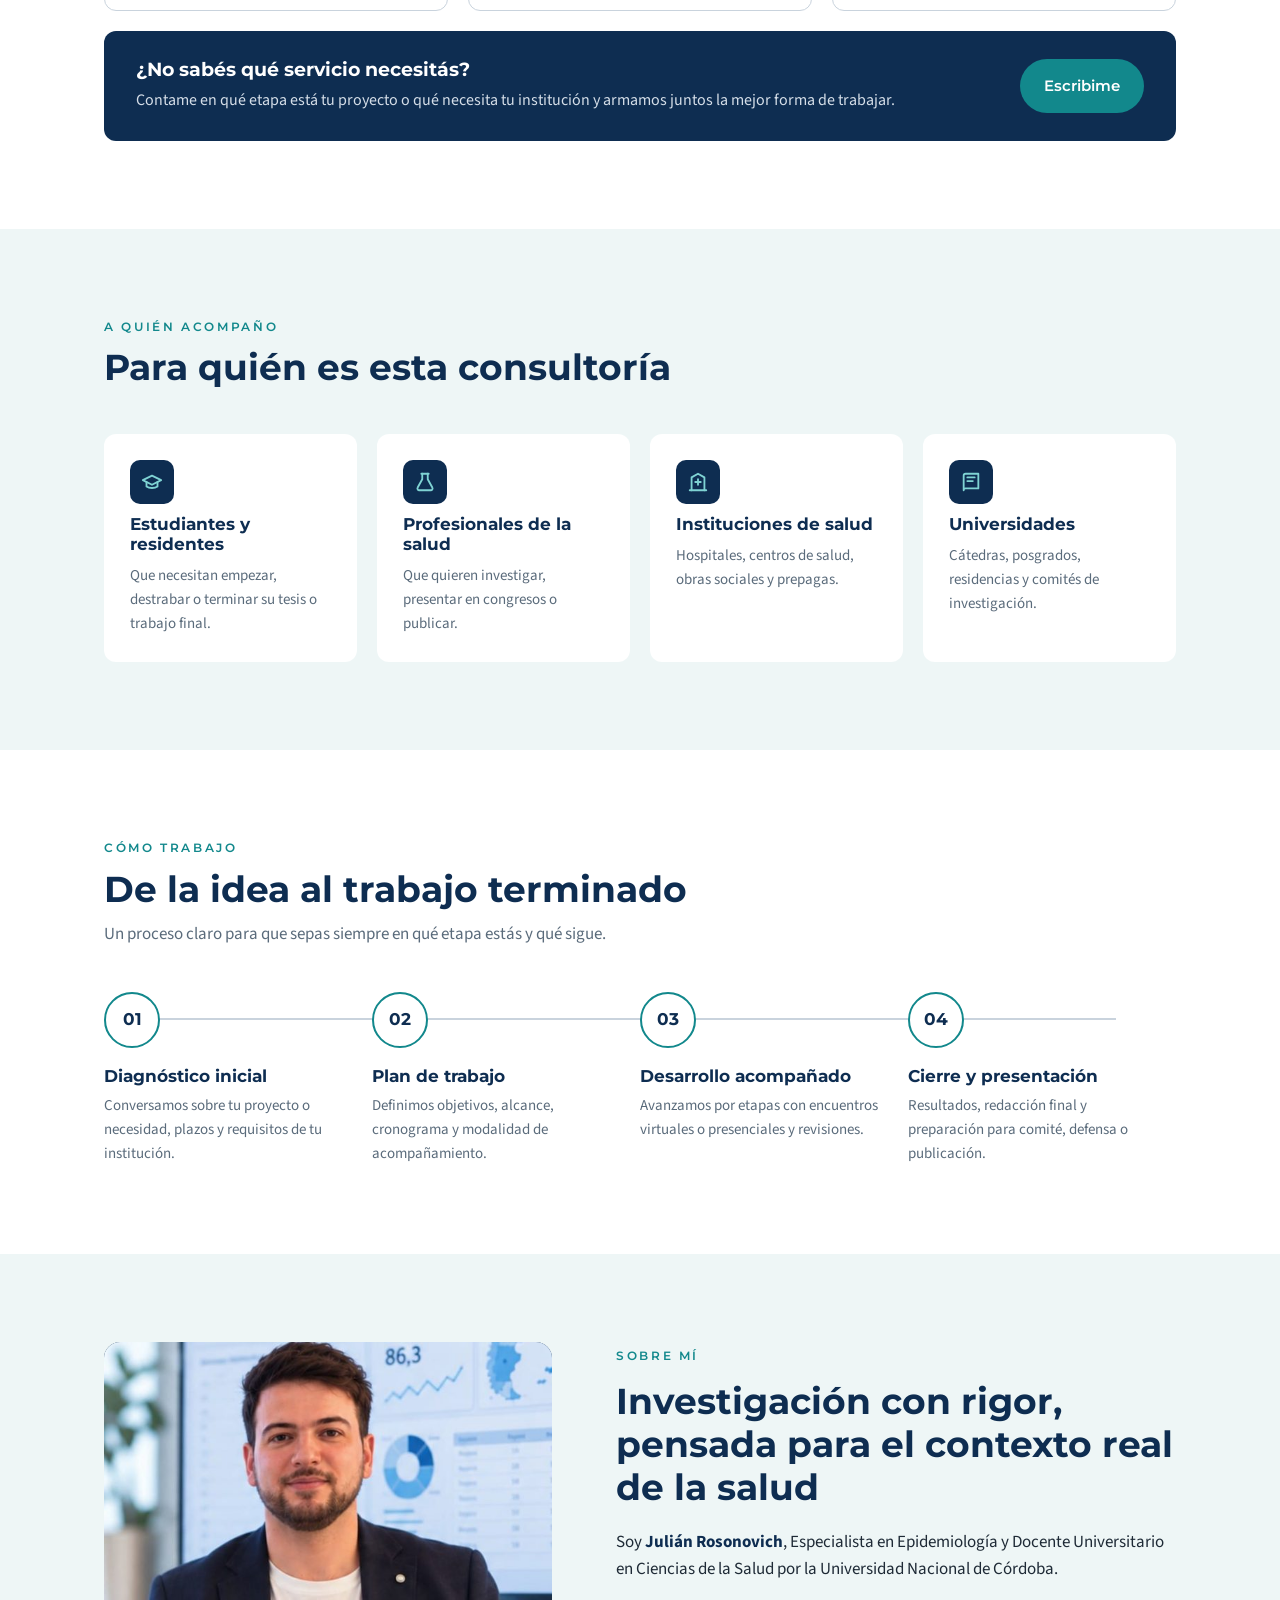
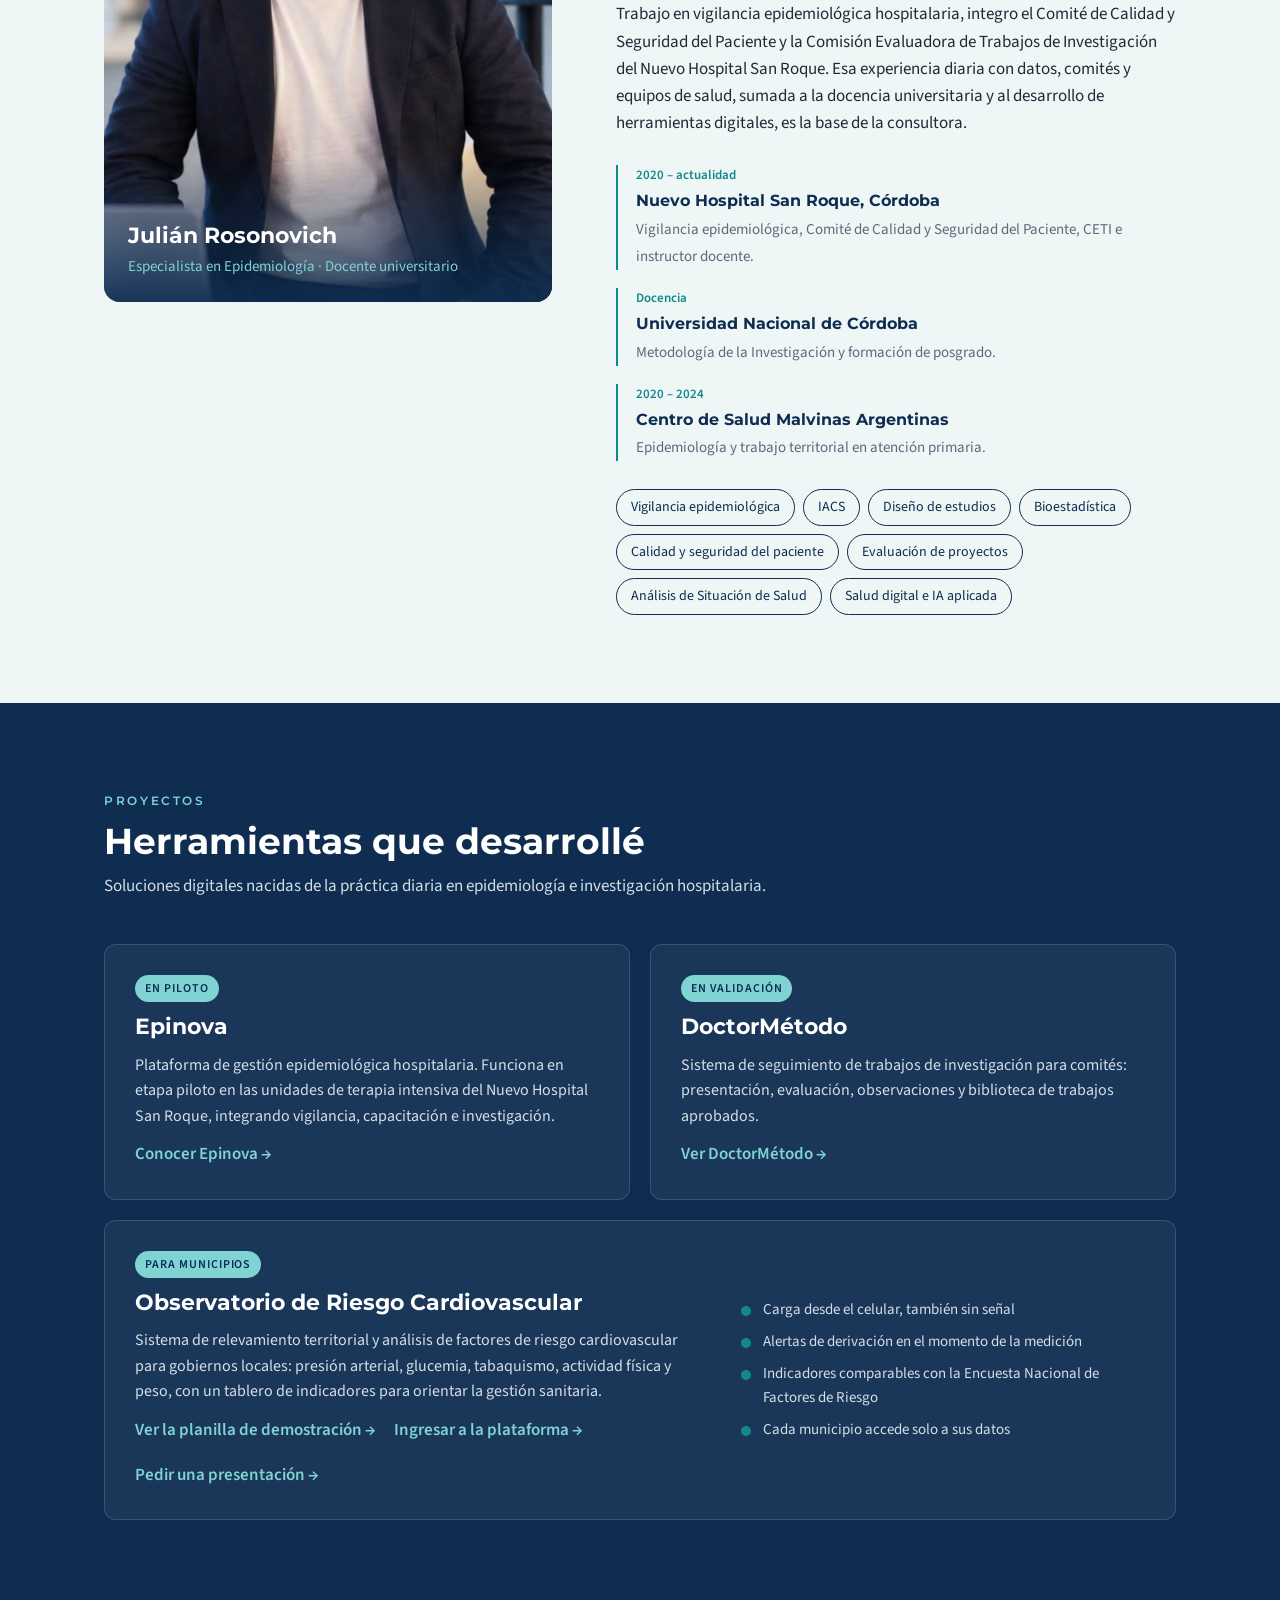
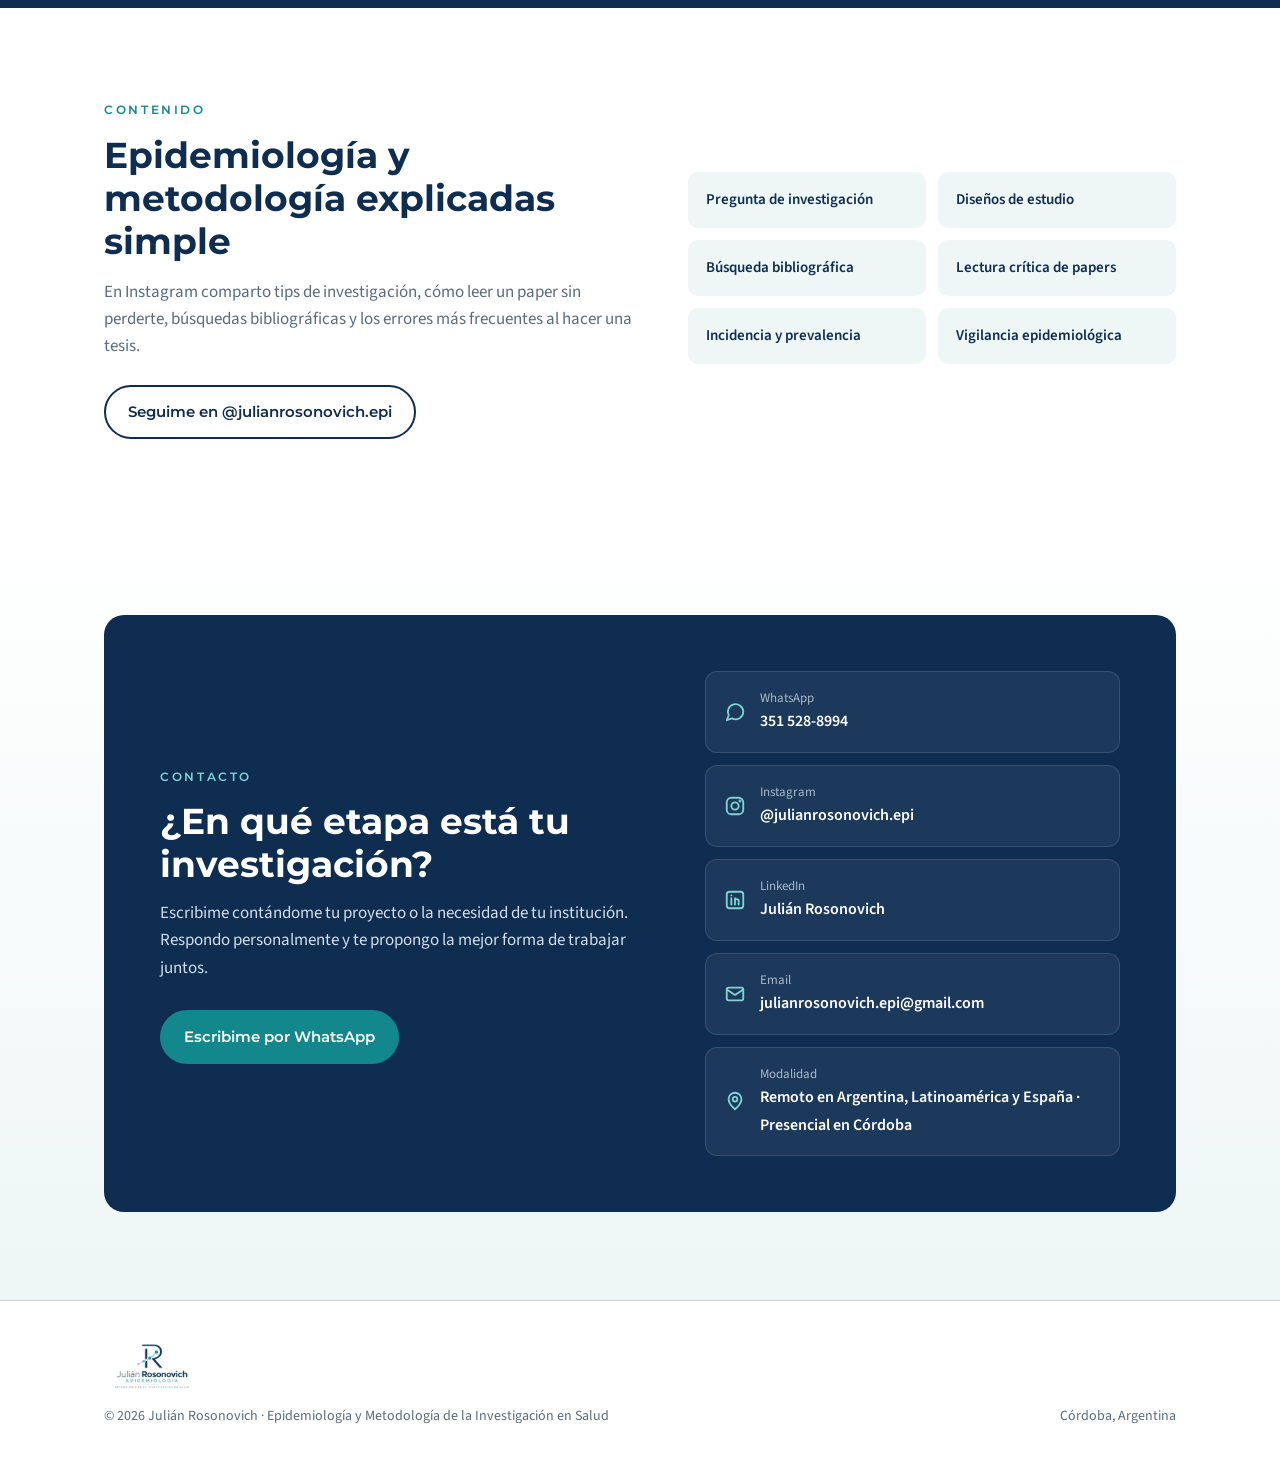
==== commit 3ac0490c: "Rename demo/index.html to index.html" ====
--- a/index.html
+++ b/index.html
@@ -31,7 +31,7 @@
 .section-head p{margin:0;color:var(--muted)}
 
 /* Logo */
-.logo{display:flex;align-items:center;gap:12px;color:var(--navy)}
+.logo{display:flex;align-items:center;gap:12px;color:var(--navy);flex-shrink:0}
 .logo-iso{height:42px;width:auto;display:block}
 .logo-mark{width:40px;height:40px;border-radius:10px;background:var(--navy);display:grid;place-items:center;color:#fff;font-family:Montserrat,sans-serif;font-weight:700;font-size:21px;position:relative;flex-shrink:0}
 .logo-mark::after{content:"";position:absolute;right:6px;bottom:6px;width:7px;height:7px;border-radius:50%;background:var(--teal-soft)}
@@ -43,7 +43,7 @@
 header{position:sticky;top:0;z-index:50;background:rgba(255,255,255,.94);backdrop-filter:blur(8px);border-bottom:1px solid transparent;transition:border-color .2s}
 header.scrolled{border-bottom-color:var(--line)}
 .nav{display:flex;align-items:center;justify-content:space-between;height:72px}
-.nav-links{display:flex;gap:22px;align-items:center}
+.nav-links{display:flex;gap:20px;align-items:center}
 .nav-links a{color:var(--ink);font-weight:600;font-size:15px;white-space:nowrap}
 .nav-links a:hover{color:var(--teal)}
 .btn{display:inline-flex;align-items:center;gap:8px;font-family:Montserrat,sans-serif;font-weight:600;font-size:15px;padding:13px 22px;border-radius:999px;border:2px solid transparent;transition:transform .15s,background .15s,color .15s;cursor:pointer}
@@ -185,7 +185,7 @@
   .steps::before{display:none}
   .portrait{aspect-ratio:4/5;max-width:420px}
 }
-@media (max-width:1060px){
+@media (max-width:1400px){
   .menu-toggle{display:block}
   .nav-links{position:absolute;top:72px;left:0;right:0;background:#fff;flex-direction:column;align-items:stretch;gap:0;padding:8px 24px 20px;border-bottom:1px solid var(--line);display:none}
   .nav-links.open{display:flex}
@@ -220,6 +220,7 @@
       <a href="#sobre-mi">Sobre mí</a>
       <a href="#proyectos">Proyectos</a>
       <a href="/recursos/">Recursos gratis</a>
+      <a href="/demo/">Planilla de demostración</a>
       <a href="/plataforma/" class="nav-access">Acceso clientes</a>
       <a href="#contacto" class="btn btn-primary">Consultar</a>
     </nav>
@@ -406,6 +407,7 @@
           <h3>Observatorio de Riesgo Cardiovascular</h3>
           <p>Sistema de relevamiento territorial y análisis de factores de riesgo cardiovascular para gobiernos locales: presión arterial, glucemia, tabaquismo, actividad física y peso, con un tablero de indicadores para orientar la gestión sanitaria.</p>
           <div class="proj-ctas">
+            <a href="/demo/">Ver la planilla de demostración →</a>
             <a href="/plataforma/">Ingresar a la plataforma →</a>
             <a href="https://wa.me/5493515288994?text=Hola%20Juli%C3%A1n%2C%20quiero%20informaci%C3%B3n%20sobre%20el%20Observatorio%20de%20Riesgo%20Cardiovascular" target="_blank" rel="noopener">Pedir una presentación →</a>
           </div>
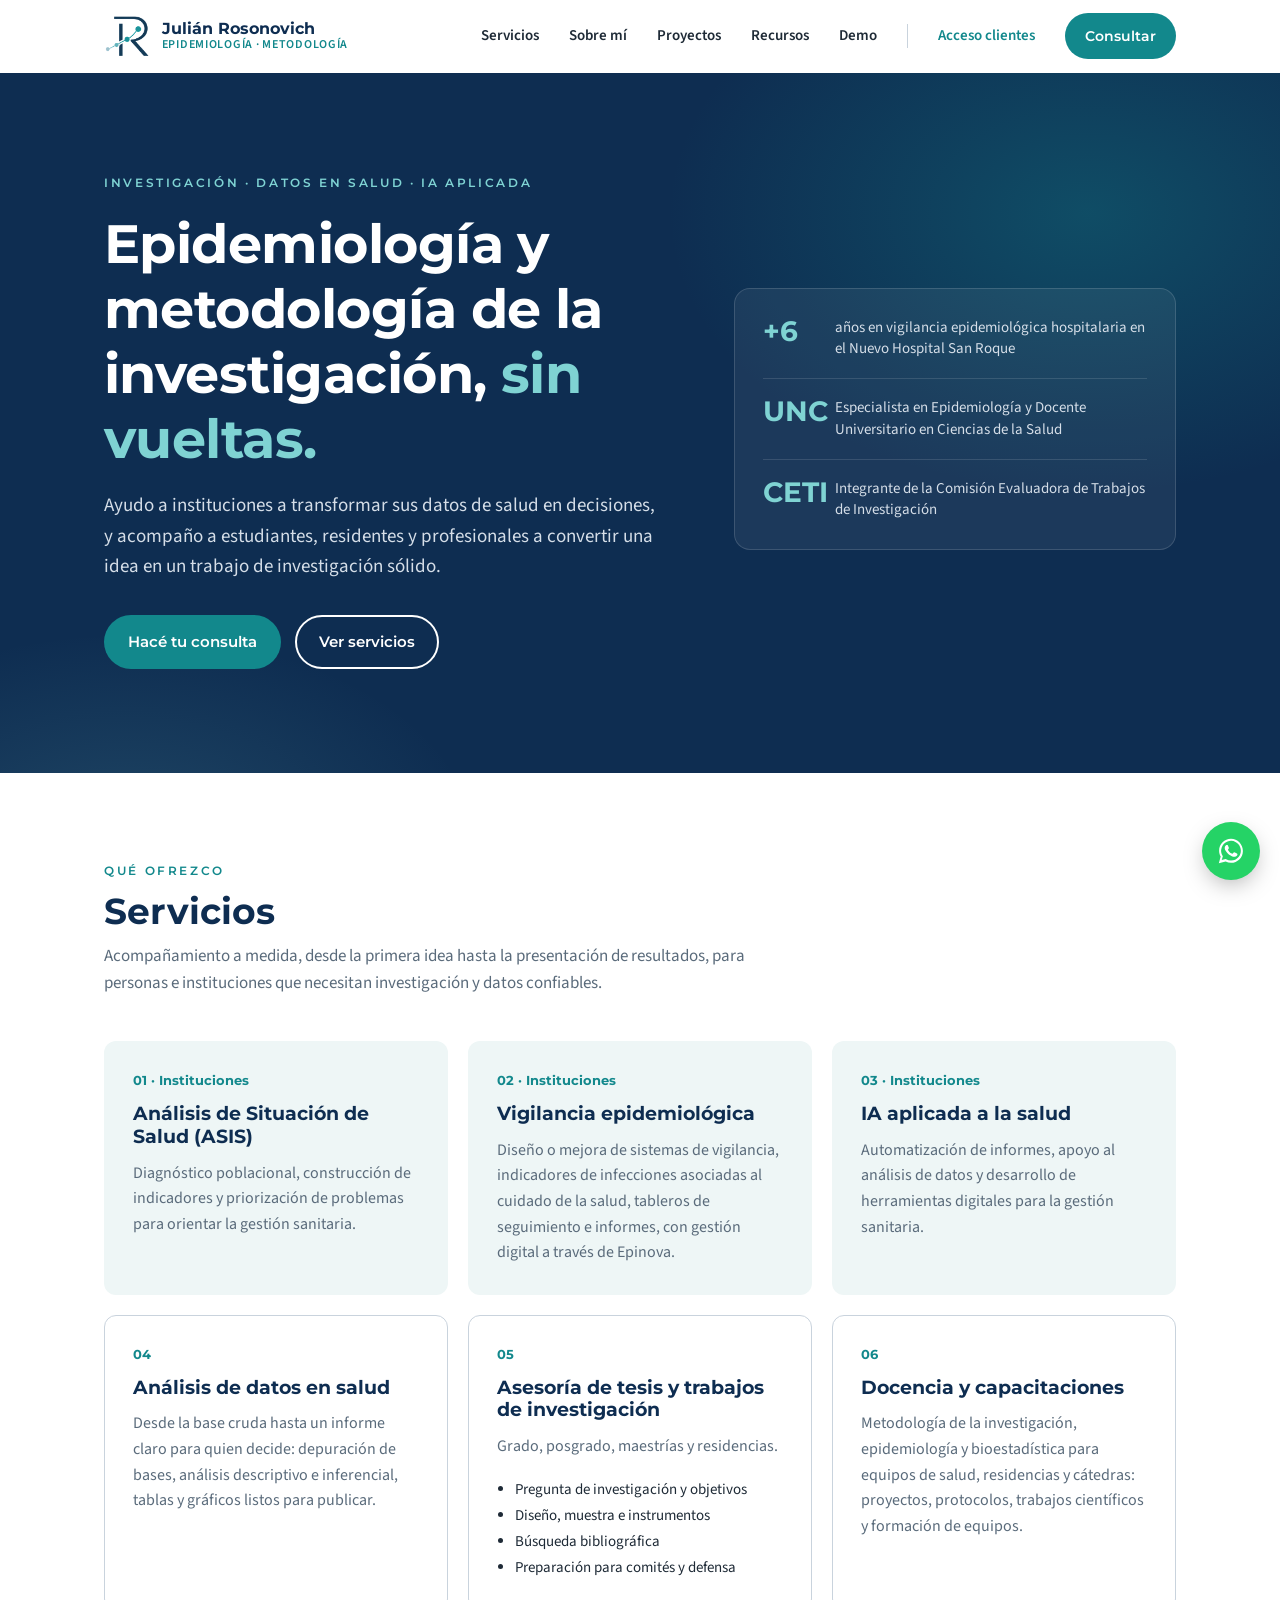
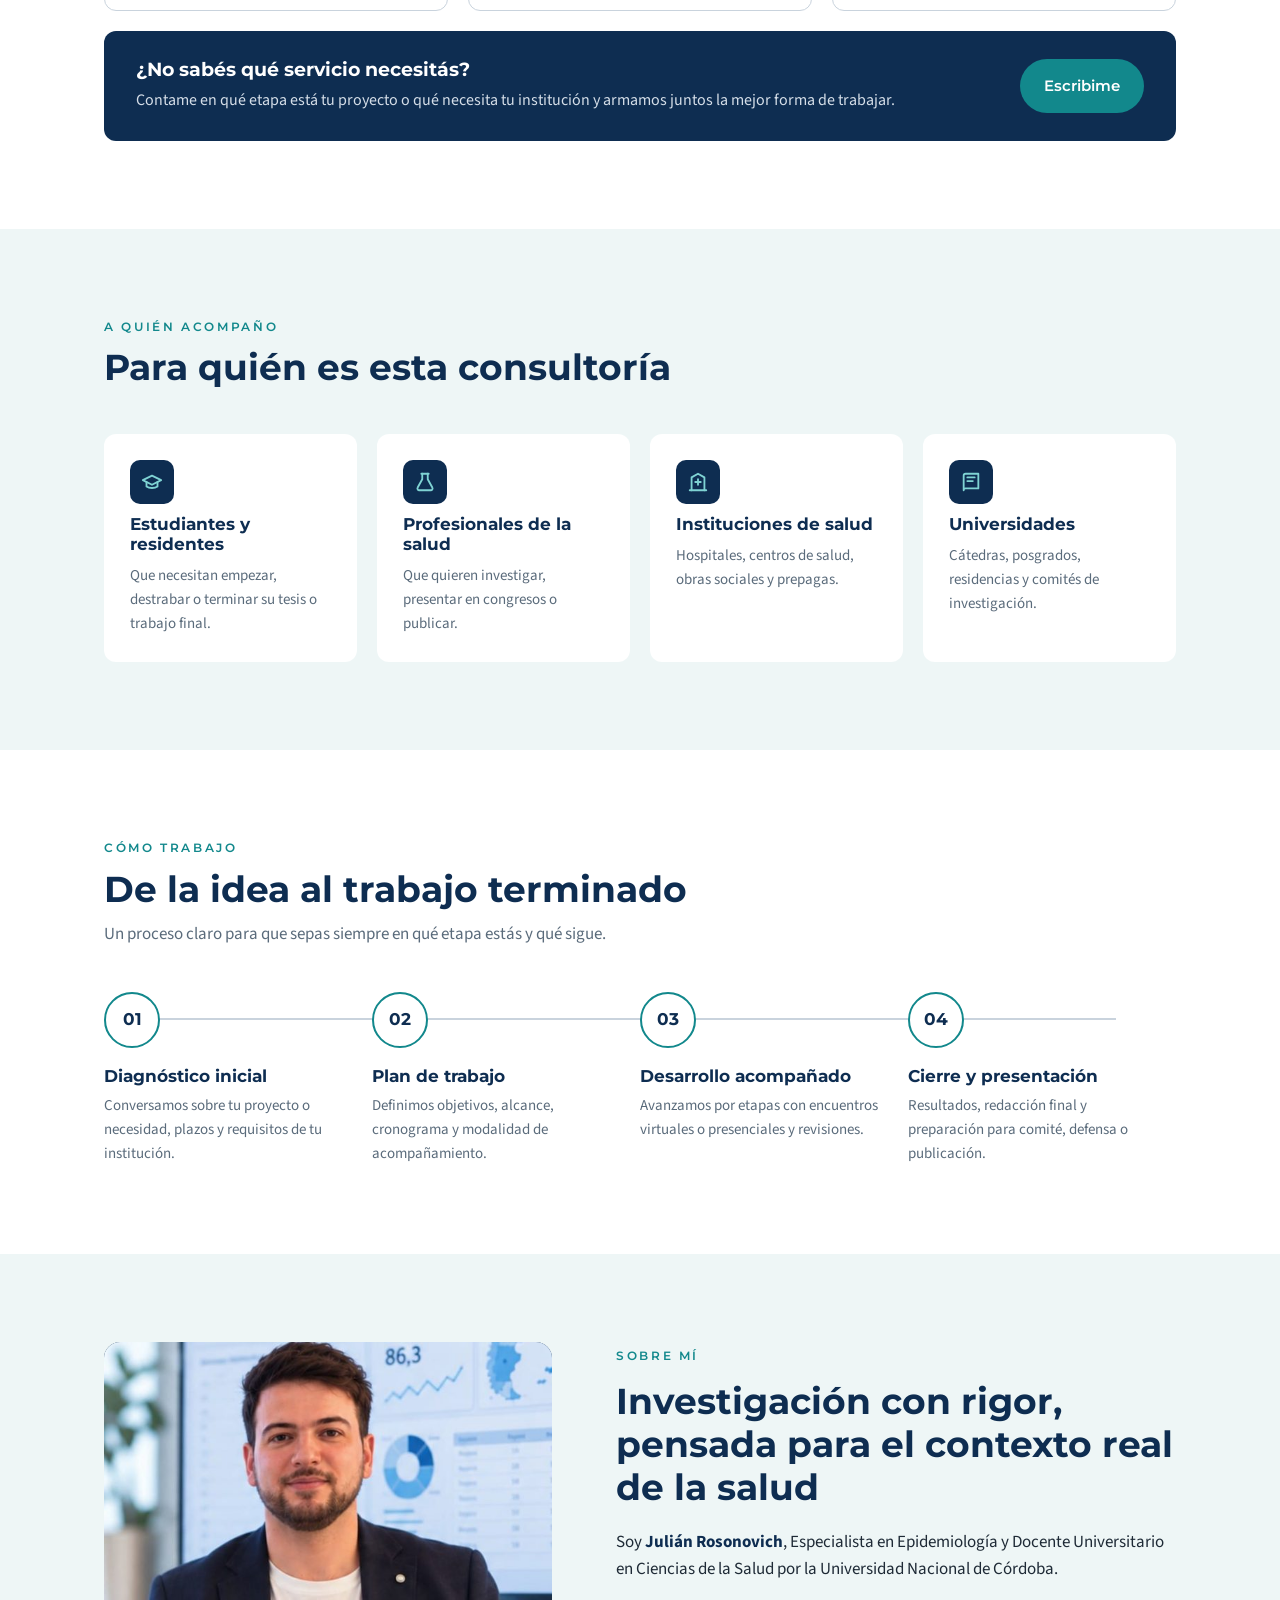
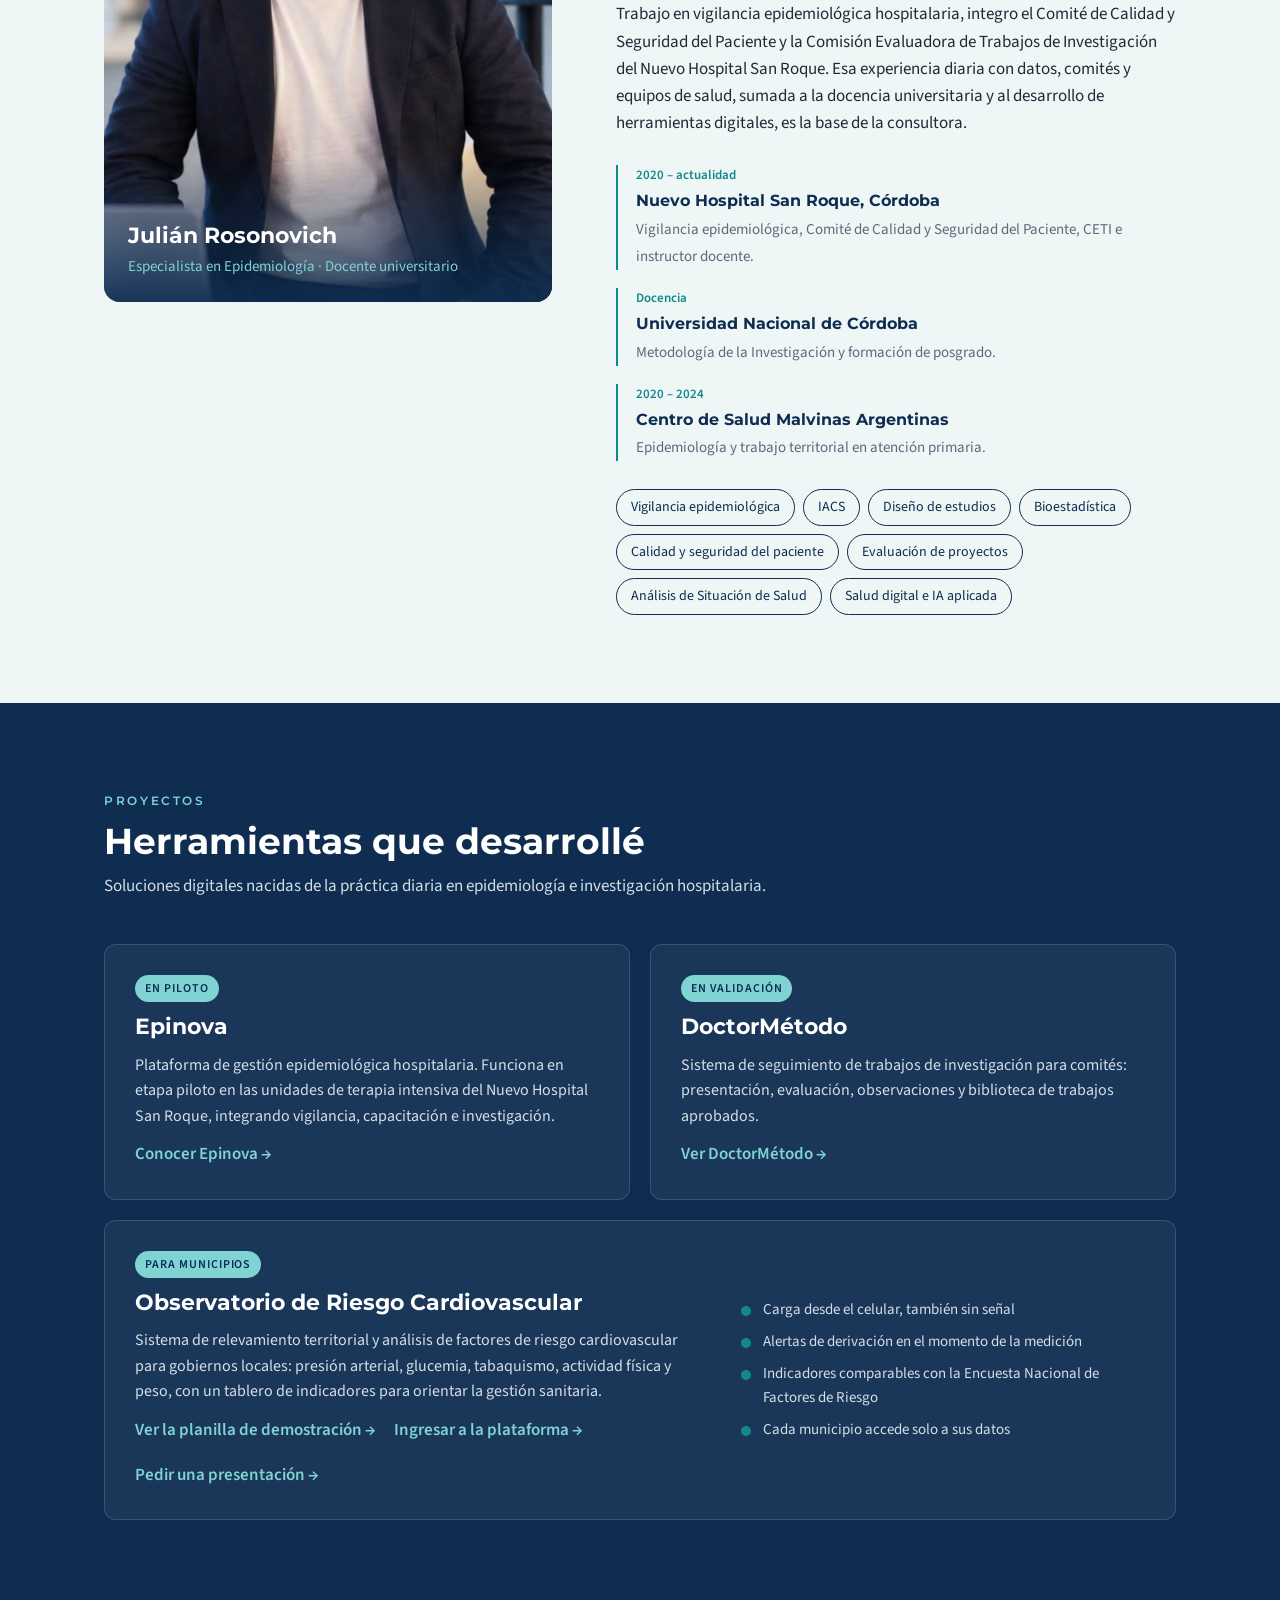
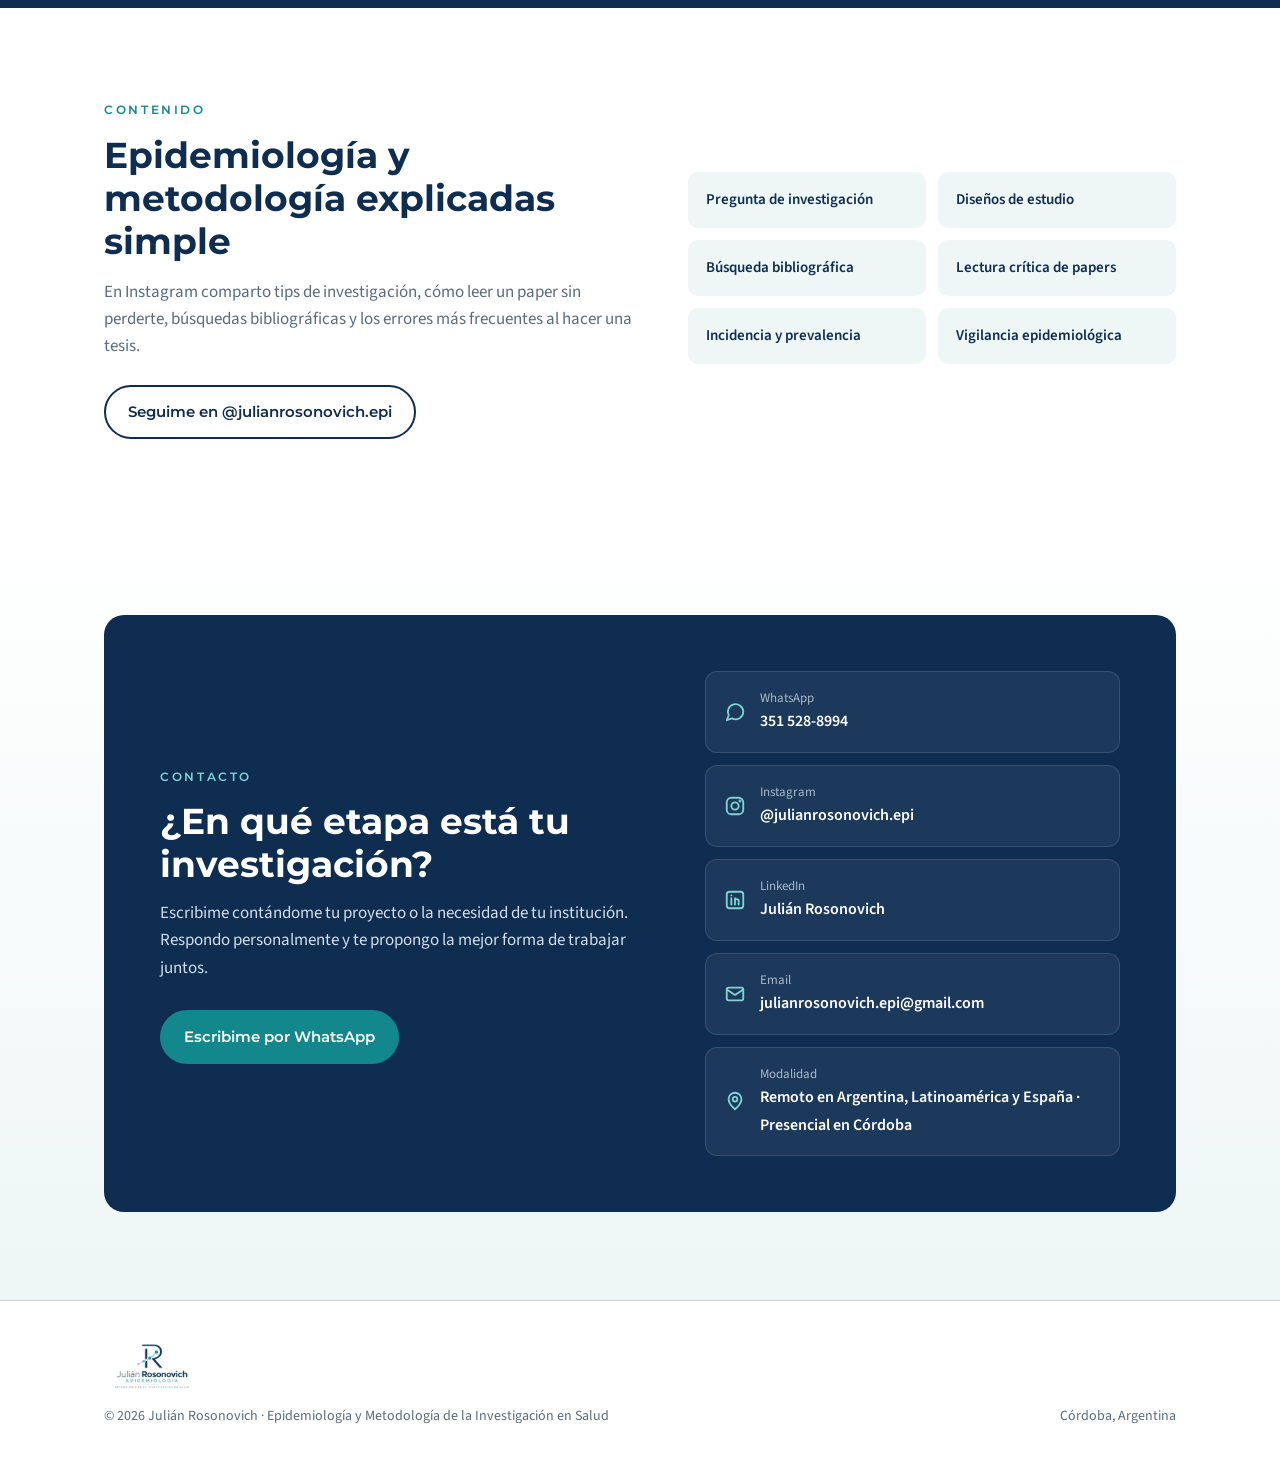
==== commit a711f70a: "Update index.html" ====
--- a/index.html
+++ b/index.html
@@ -43,9 +43,10 @@
 header{position:sticky;top:0;z-index:50;background:rgba(255,255,255,.94);backdrop-filter:blur(8px);border-bottom:1px solid transparent;transition:border-color .2s}
 header.scrolled{border-bottom-color:var(--line)}
 .nav{display:flex;align-items:center;justify-content:space-between;height:72px}
-.nav-links{display:flex;gap:20px;align-items:center}
+.nav-links{display:flex;gap:30px;align-items:center;margin-left:48px}
 .nav-links a{color:var(--ink);font-weight:600;font-size:15px;white-space:nowrap}
 .nav-links a:hover{color:var(--teal)}
+.nav-links a.btn-primary,.nav-links a.btn-primary:hover{color:#fff}
 .btn{display:inline-flex;align-items:center;gap:8px;font-family:Montserrat,sans-serif;font-weight:600;font-size:15px;padding:13px 22px;border-radius:999px;border:2px solid transparent;transition:transform .15s,background .15s,color .15s;cursor:pointer}
 .btn:hover{transform:translateY(-1px)}
 .btn-primary{background:var(--teal);color:#fff}
@@ -145,7 +146,7 @@
 .proj.wide .proj-list li{padding-left:22px;position:relative}
 .proj.wide .proj-list li::before{content:"";position:absolute;left:0;top:8px;width:10px;height:10px;border-radius:50%;background:var(--teal)}
 .proj .proj-ctas{display:flex;gap:18px;flex-wrap:wrap;margin-top:auto}
-.nav-links a.nav-access{color:var(--teal)}
+.nav-links a.nav-access{color:var(--teal);padding-left:30px;border-left:1px solid var(--line)}
 @media (max-width:760px){.proj.wide{grid-template-columns:1fr}}
 
 /* Content / social */
@@ -185,11 +186,13 @@
   .steps::before{display:none}
   .portrait{aspect-ratio:4/5;max-width:420px}
 }
-@media (max-width:1400px){
+@media (max-width:1100px){
   .menu-toggle{display:block}
   .nav-links{position:absolute;top:72px;left:0;right:0;background:#fff;flex-direction:column;align-items:stretch;gap:0;padding:8px 24px 20px;border-bottom:1px solid var(--line);display:none}
   .nav-links.open{display:flex}
+  .nav-links{margin-left:0}
   .nav-links a{padding:12px 0;border-bottom:1px solid var(--mint)}
+  .nav-links a.nav-access{padding-left:0;border-left:0}
   .nav-links .btn{margin-top:12px;justify-content:center}
 }
 @media (max-width:620px){
@@ -216,11 +219,10 @@
     </button>
     <nav class="nav-links">
       <a href="#servicios">Servicios</a>
-      <a href="#como-trabajo">Cómo trabajo</a>
       <a href="#sobre-mi">Sobre mí</a>
       <a href="#proyectos">Proyectos</a>
-      <a href="/recursos/">Recursos gratis</a>
-      <a href="/demo/">Planilla de demostración</a>
+      <a href="/recursos/">Recursos</a>
+      <a href="/demo/" title="Planilla de demostración del Observatorio">Demo</a>
       <a href="/plataforma/" class="nav-access">Acceso clientes</a>
       <a href="#contacto" class="btn btn-primary">Consultar</a>
     </nav>
